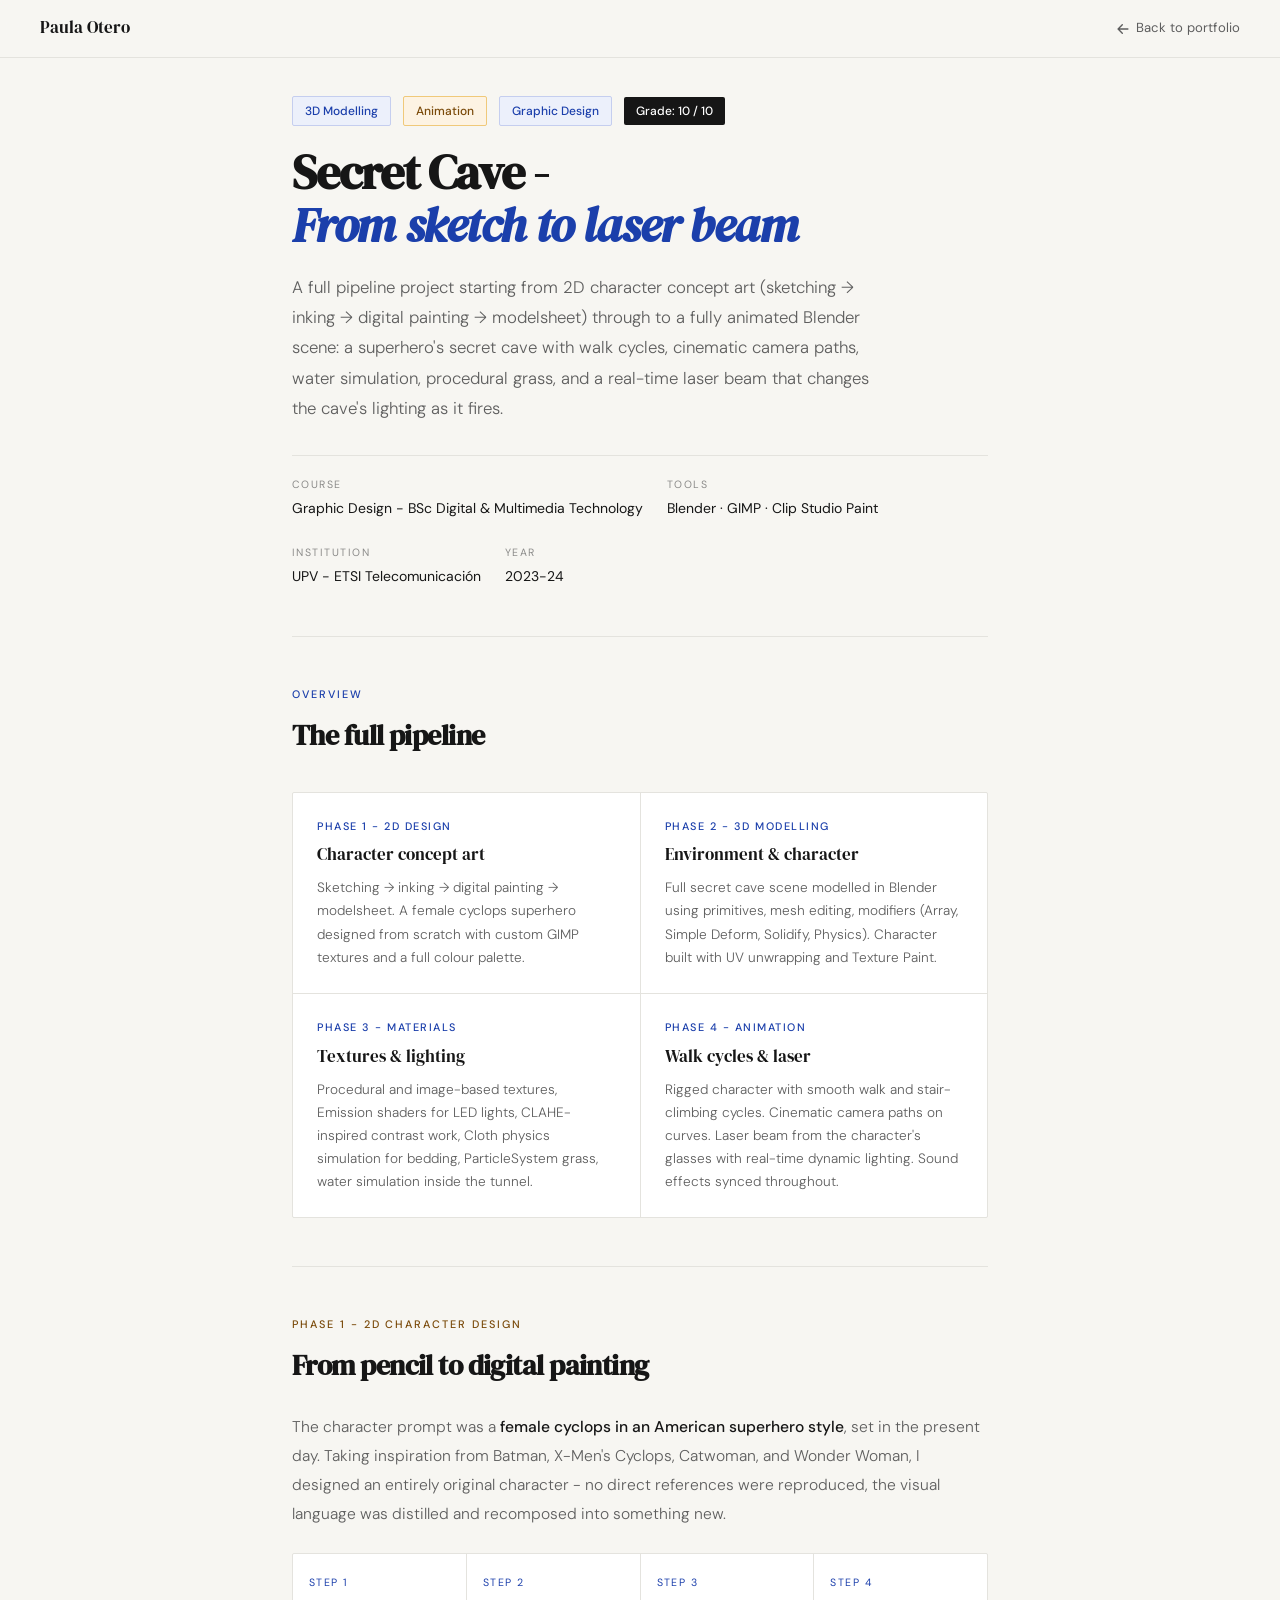
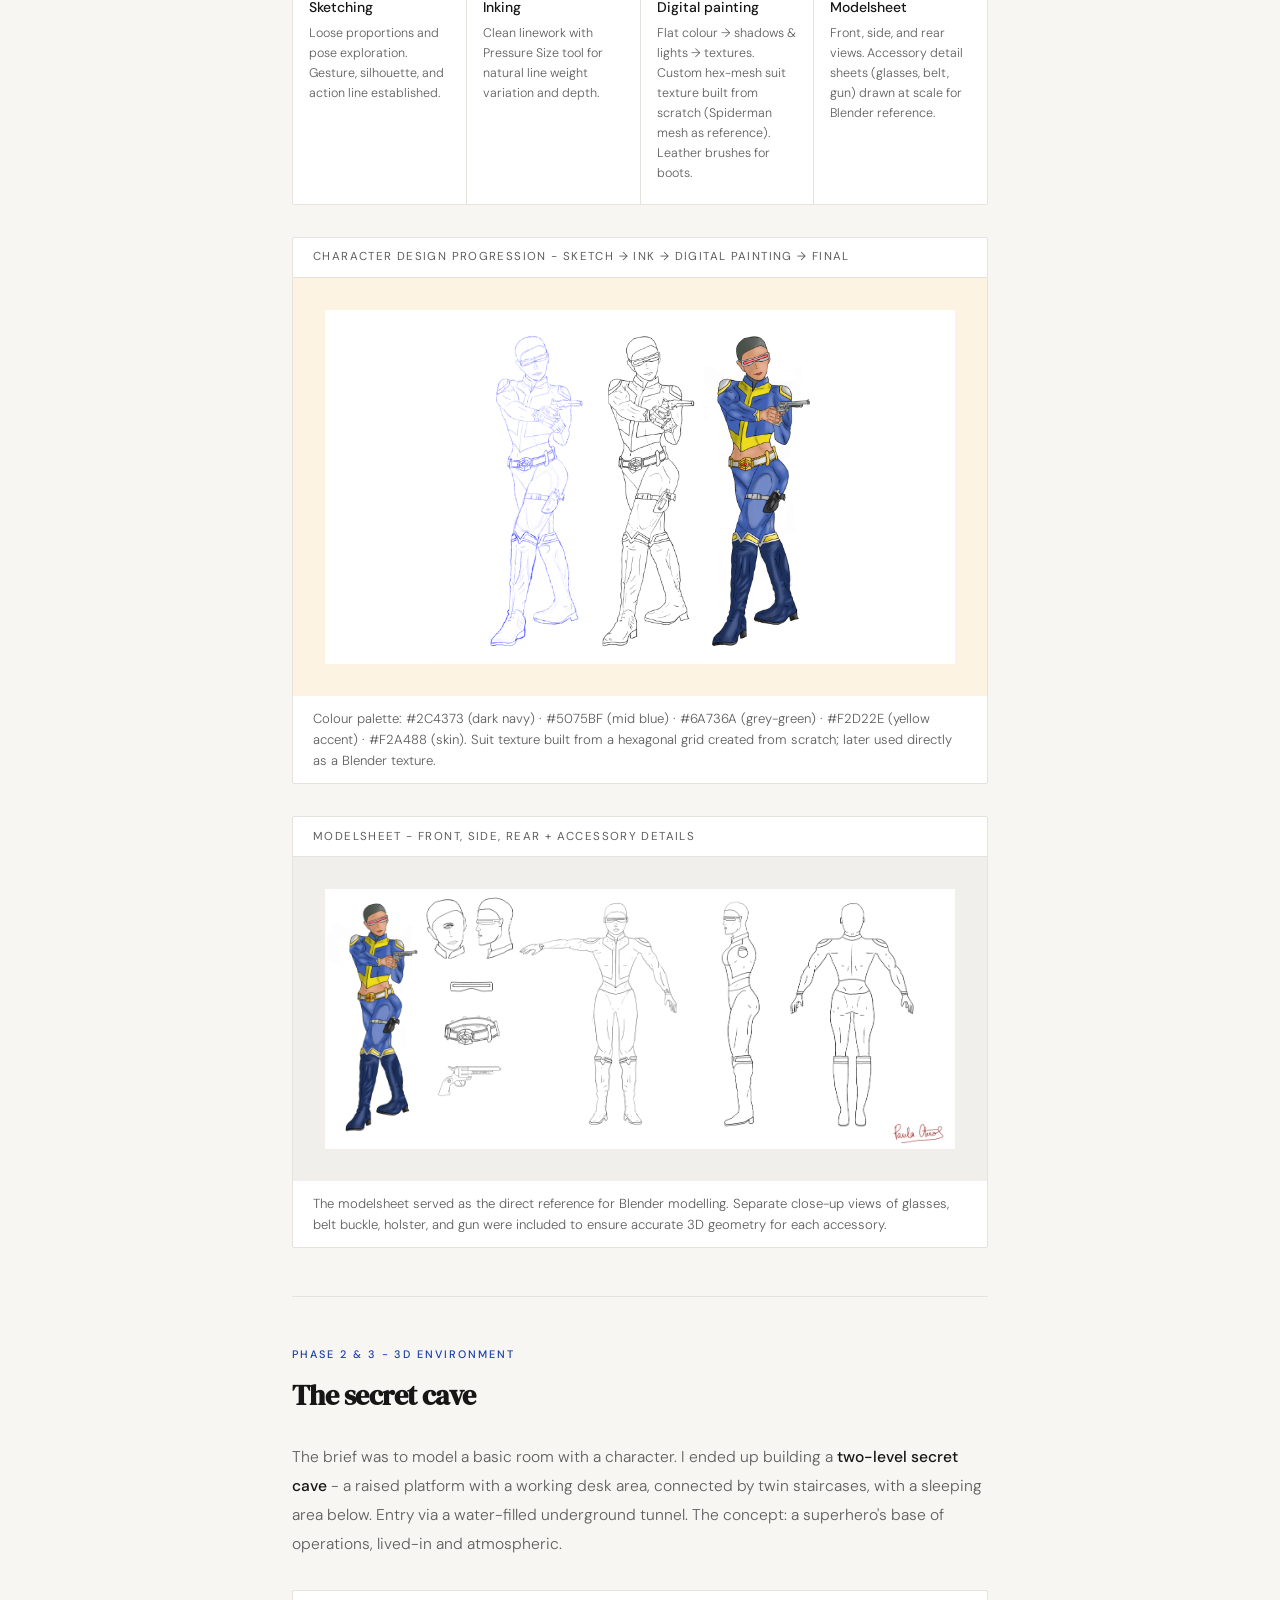
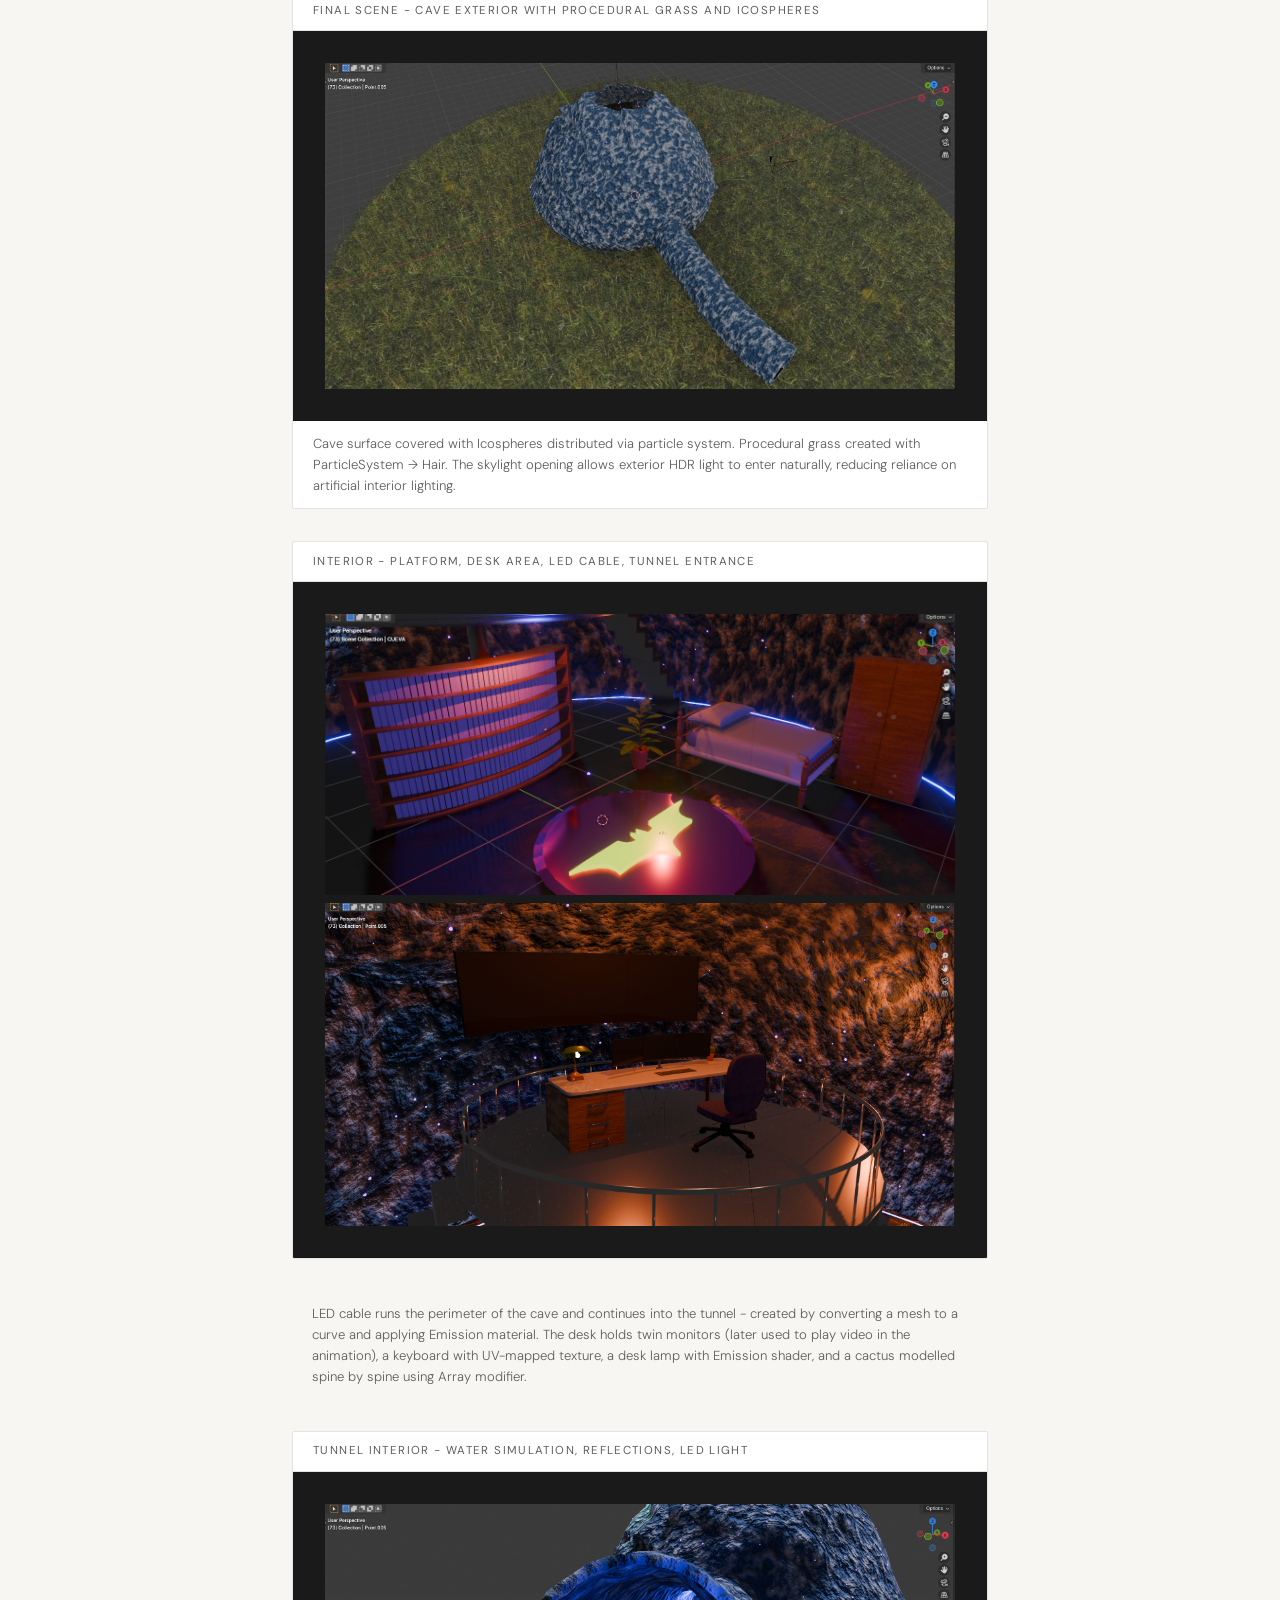
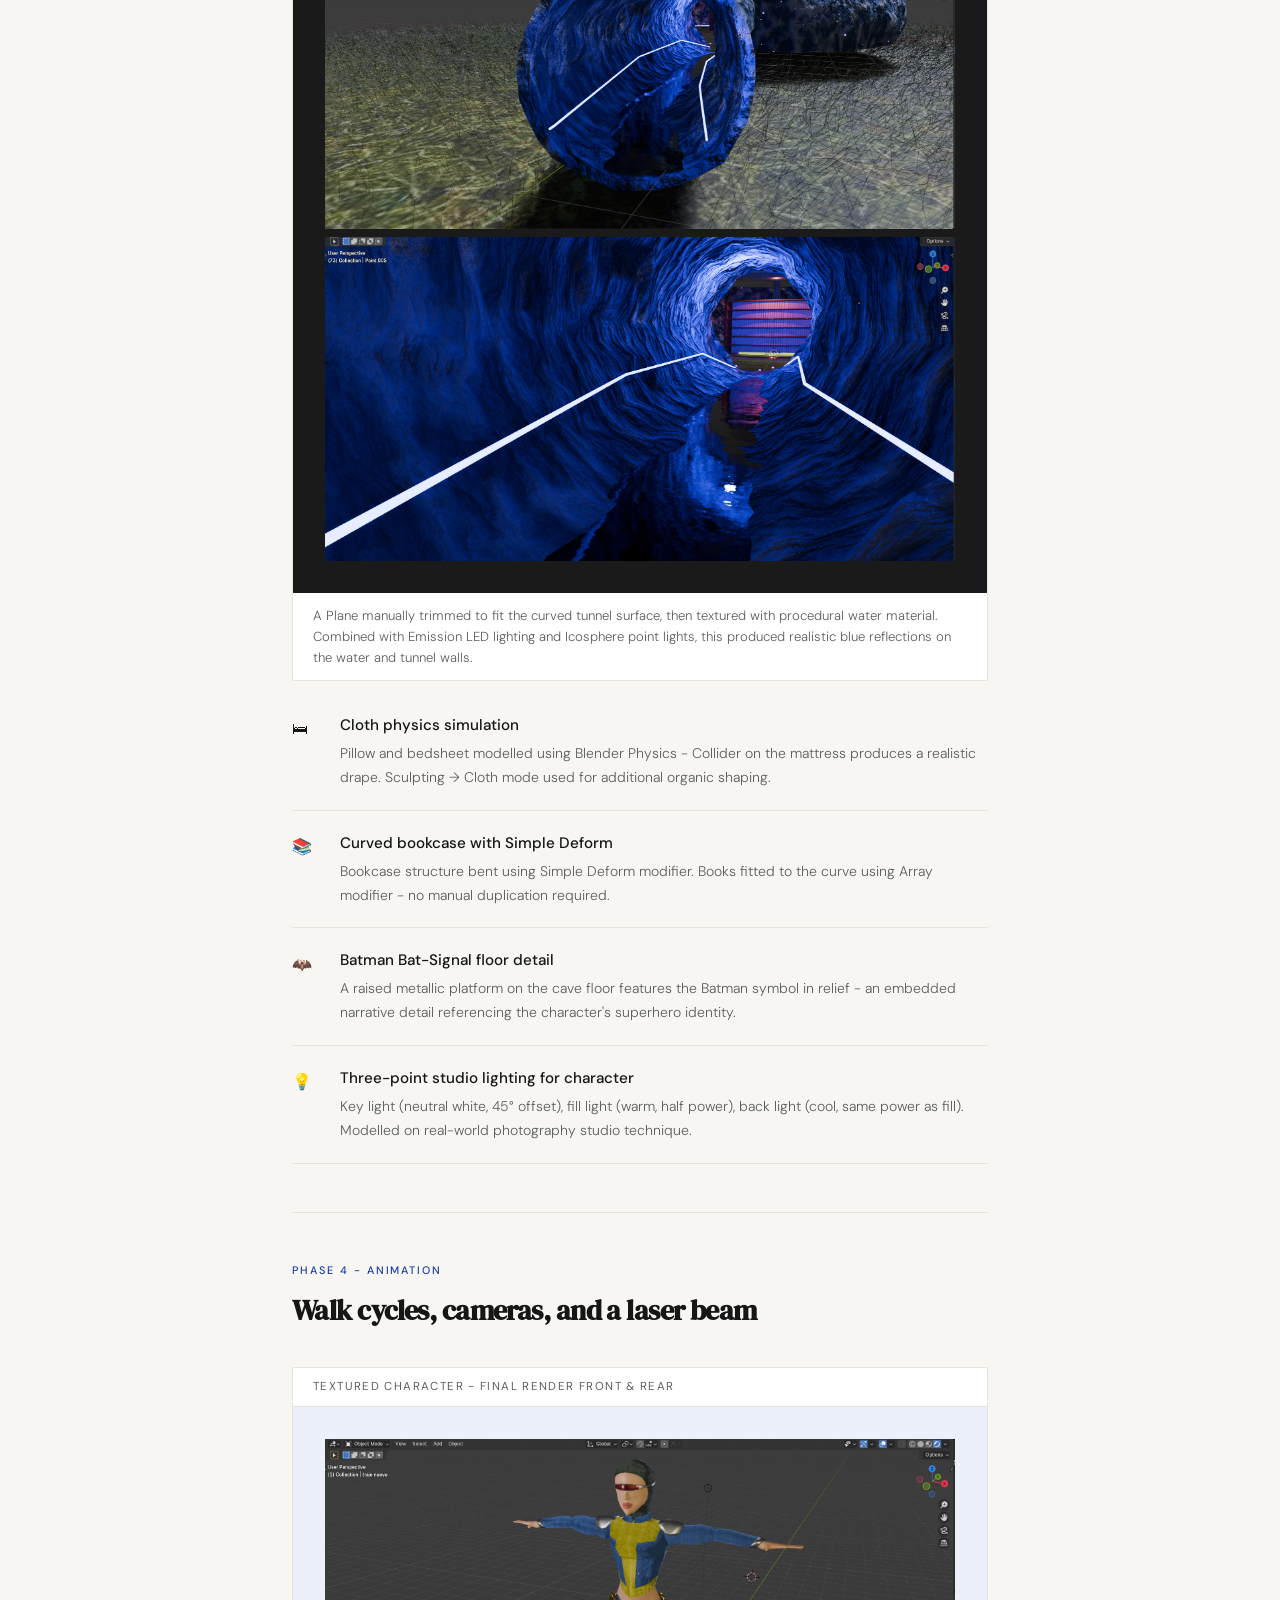
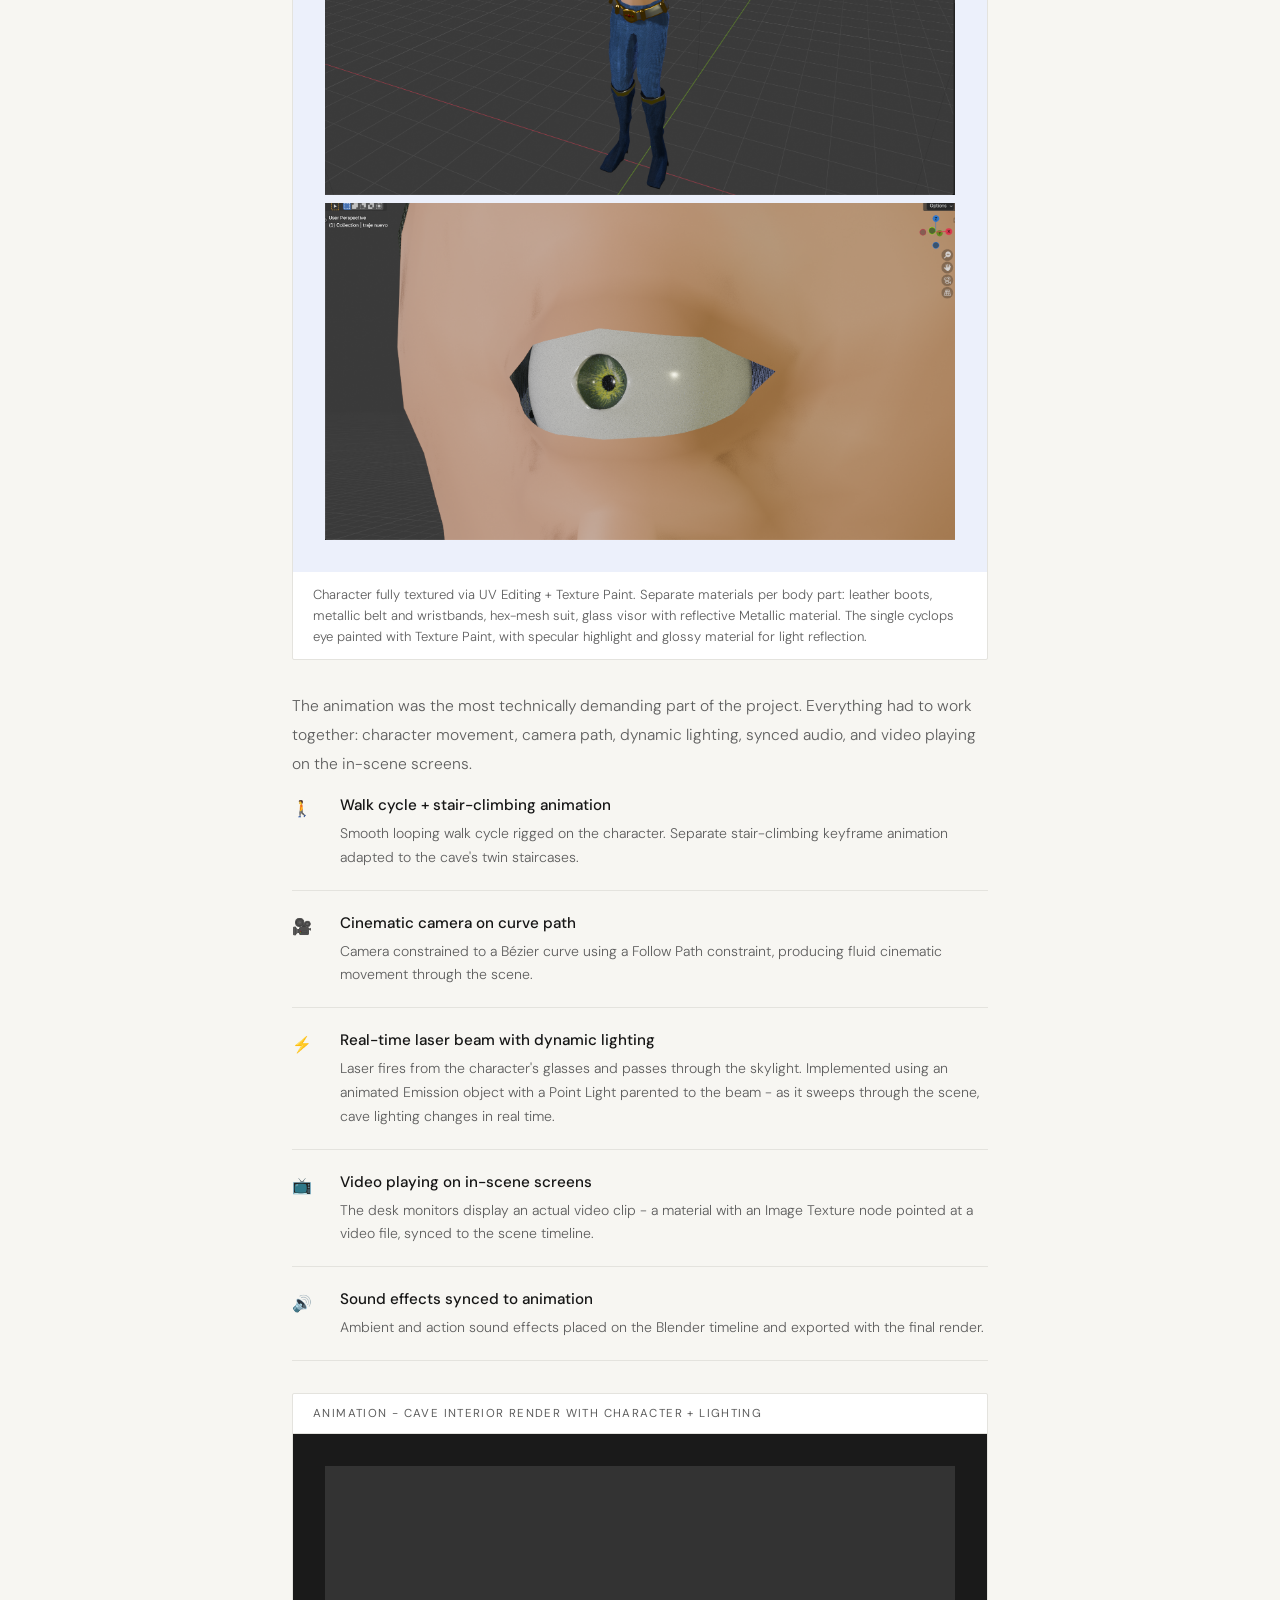
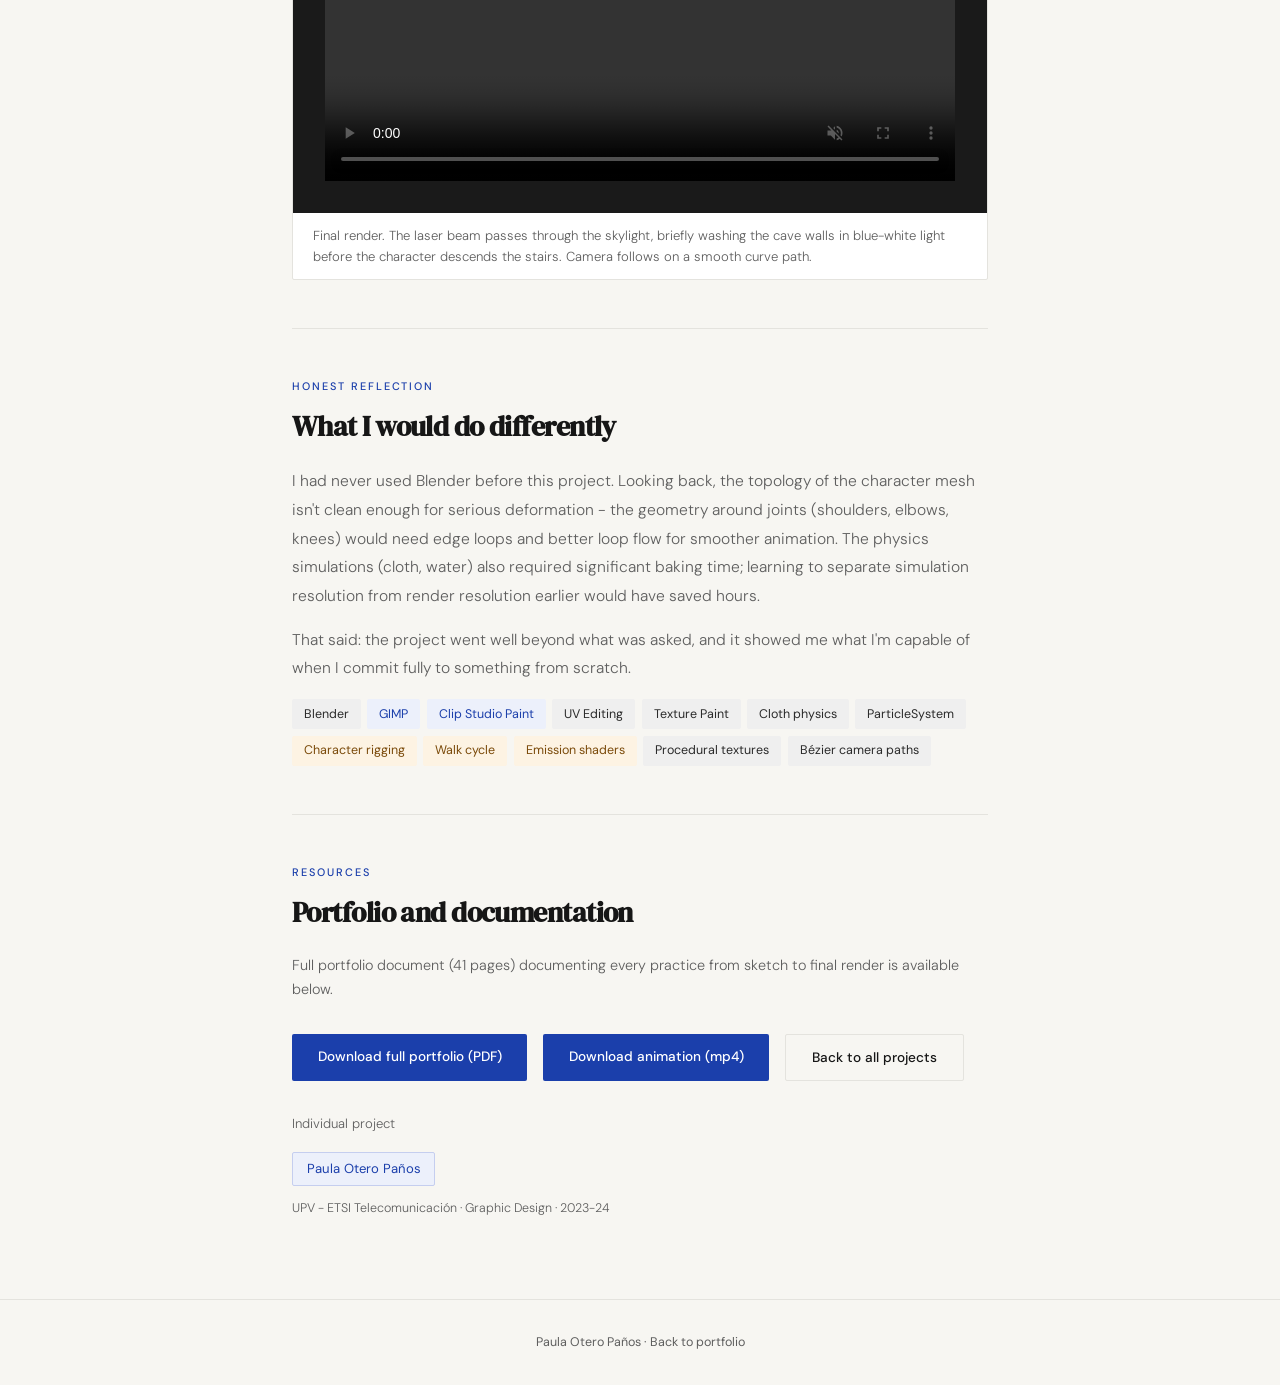
==== blender.html @ e0057e6f "added new projects and videos" ====
<!DOCTYPE html>
<html lang="en">
<head>
<meta charset="UTF-8">
<meta name="viewport" content="width=device-width, initial-scale=1.0">
<title>Blender - Secret Cave - Paula Otero Paños</title>
<link href="https://fonts.googleapis.com/css2?family=DM+Serif+Display:ital@0;1&family=DM+Sans:opsz,wght@9..40,300;9..40,400;9..40,500&display=swap" rel="stylesheet">
<style>
  :root {
    --bg: #F7F6F2;
    --surface: #FFFFFF;
    --text: #161616;
    --muted: #5E5E5E;
    --subtle: #E4E3DE;
    --accent: #1B3FAB;
    --accent-light: #ECF0FB;
    --accent-mid: #C5CEEF;
    --amber: #7A4A0A;
    --amber-light: #FDF3E3;
    --amber-mid: #F0C97A;
    --coral: #8B2A10;
    --coral-light: #FDEEE9;
  }
  * { margin: 0; padding: 0; box-sizing: border-box; }
  html { scroll-behavior: smooth; }
  body { font-family: 'DM Sans', sans-serif; background: var(--bg); color: var(--text); font-size: 16px; line-height: 1.7; }

  nav {
    position: fixed; top: 0; left: 0; right: 0; z-index: 100;
    background: rgba(247,246,242,0.92); backdrop-filter: blur(14px);
    border-bottom: 1px solid var(--subtle);
    padding: 0 2.5rem; height: 58px;
    display: flex; align-items: center; justify-content: space-between;
  }
  .nav-logo { font-family: 'DM Serif Display', serif; font-size: 1.05rem; color: var(--text); text-decoration: none; }
  .nav-back { font-size: 0.82rem; color: var(--muted); text-decoration: none; display: flex; align-items: center; gap: 0.4rem; transition: color 0.2s; }
  .nav-back:hover { color: var(--accent); }

  .page { max-width: 760px; margin: 0 auto; padding: 6rem 2rem 5rem; }
  hr.divider { border: none; border-top: 1px solid var(--subtle); margin: 3rem 0; }

  .label { font-size: 0.68rem; letter-spacing: 0.18em; text-transform: uppercase; font-weight: 500; margin-bottom: 0.5rem; color: var(--accent); }
  .label-amber { color: var(--amber); }

  .badge { display: inline-block; padding: 0.25rem 0.75rem; border-radius: 2px; font-size: 0.75rem; font-weight: 500; }
  .badge-blue { background: var(--accent-light); color: var(--accent); border: 1px solid var(--accent-mid); }
  .badge-amber { background: var(--amber-light); color: var(--amber); border: 1px solid var(--amber-mid); }
  .badge-grade { background: var(--text); color: white; }
  .badge-coral { background: var(--coral-light); color: var(--coral); }

  .project-eyebrow { display: flex; align-items: center; gap: 0.75rem; margin-bottom: 1.25rem; flex-wrap: wrap; }
  .project-title { font-family: 'DM Serif Display', serif; font-size: clamp(2rem, 5vw, 3rem); letter-spacing: -0.025em; line-height: 1.1; margin-bottom: 1.25rem; }
  .project-title em { font-style: italic; color: var(--accent); }
  .project-subtitle { font-size: 1.05rem; color: var(--muted); font-weight: 300; line-height: 1.8; max-width: 580px; margin-bottom: 2rem; }
  .meta-row { display: flex; flex-wrap: wrap; gap: 1.5rem; border-top: 1px solid var(--subtle); padding-top: 1.25rem; }
  .meta-item { display: flex; flex-direction: column; gap: 0.15rem; }
  .meta-key { font-size: 0.66rem; letter-spacing: 0.14em; text-transform: uppercase; color: var(--muted); opacity: 0.7; }
  .meta-val { color: var(--text); font-weight: 400; font-size: 0.875rem; }

  /* SCREENSHOT */
  .screenshot-block { background: var(--surface); border: 1px solid var(--subtle); border-radius: 2px; overflow: hidden; margin: 2rem 0; }
  .screenshot-label { padding: 0.6rem 1.25rem; border-bottom: 1px solid var(--subtle); font-size: 0.72rem; letter-spacing: 0.12em; text-transform: uppercase; color: var(--muted); }
  .screenshot-img { width: 100%; min-height: 200px; display: flex; align-items: center; justify-content: center; font-size: 0.78rem; letter-spacing: 0.08em; text-transform: uppercase; flex-direction: column; gap: 0.5rem; padding: 2rem; }
  .screenshot-img.amber { background: var(--amber-light); color: var(--amber); }
  .screenshot-img.blue { background: var(--accent-light); color: var(--accent); }
  .screenshot-img.dark { background: #1A1A1A; color: #888; }
  .screenshot-img.gray { background: #F0EFEB; color: var(--muted); }
  .screenshot-caption { padding: 0.75rem 1.25rem; font-size: 0.82rem; color: var(--muted); font-weight: 300; line-height: 1.6; }

  /* PHASE STEPS */
  .phases { display: grid; grid-template-columns: 1fr 1fr; gap: 1px; background: var(--subtle); border: 1px solid var(--subtle); border-radius: 2px; overflow: hidden; margin: 2rem 0; }
  .phase-card { background: var(--surface); padding: 1.5rem; }
  .phase-num { font-size: 0.68rem; letter-spacing: 0.14em; text-transform: uppercase; font-weight: 500; color: var(--accent); margin-bottom: 0.4rem; }
  .phase-title { font-family: 'DM Serif Display', serif; font-size: 1.05rem; margin-bottom: 0.4rem; }
  .phase-desc { font-size: 0.85rem; color: var(--muted); font-weight: 300; line-height: 1.7; }

  /* FEATURE LIST */
  .features { display: flex; flex-direction: column; }
  .feature-item { padding: 1.25rem 0; border-bottom: 1px solid var(--subtle); display: grid; grid-template-columns: 2rem 1fr; gap: 1rem; align-items: start; }
  .feature-item:first-child { padding-top: 0; }
  .feature-icon { font-size: 1rem; padding-top: 0.15rem; }
  .feature-title { font-weight: 500; font-size: 0.95rem; margin-bottom: 0.2rem; }
  .feature-desc { font-size: 0.875rem; color: var(--muted); font-weight: 300; line-height: 1.7; }

  /* PROSE */
  .prose p { font-size: 0.975rem; color: var(--muted); font-weight: 300; line-height: 1.85; margin-bottom: 0.9rem; }
  .prose p strong { color: var(--text); font-weight: 500; }
  code { font-size: 0.88em; background: #F0F0F0; padding: 0.1rem 0.35rem; border-radius: 2px; }

  /* 2D PIPELINE */
  .pipeline-2d { display: grid; grid-template-columns: repeat(4, 1fr); gap: 1px; background: var(--subtle); border: 1px solid var(--subtle); border-radius: 2px; overflow: hidden; margin: 1.5rem 0; }
  .pipeline-step { background: var(--surface); padding: 1.25rem 1rem; }
  .pipeline-step-num { font-size: 0.66rem; letter-spacing: 0.14em; text-transform: uppercase; color: var(--accent); margin-bottom: 0.3rem; }
  .pipeline-step-title { font-weight: 500; font-size: 0.875rem; margin-bottom: 0.25rem; }
  .pipeline-step-desc { font-size: 0.78rem; color: var(--muted); font-weight: 300; line-height: 1.6; }

  /* TAG ROW */
  .tag-row { display: flex; flex-wrap: wrap; gap: 0.4rem; margin: 1rem 0; }
  .tag { padding: 0.28rem 0.75rem; border-radius: 2px; font-size: 0.78rem; }
  .tag-tech { background: #EFEFEF; color: #2A2A2A; }
  .tag-blue { background: var(--accent-light); color: var(--accent); }
  .tag-amber { background: var(--amber-light); color: var(--amber); }

  /* ACTIONS */
  .action-row { display: flex; gap: 1rem; flex-wrap: wrap; margin-top: 2rem; }
  .btn-primary { background: var(--accent); color: white; padding: 0.7rem 1.6rem; border-radius: 2px; text-decoration: none; font-size: 0.85rem; font-weight: 500; transition: opacity 0.2s; }
  .btn-primary:hover { opacity: 0.82; }
  .btn-secondary { background: transparent; color: var(--text); padding: 0.7rem 1.6rem; border-radius: 2px; text-decoration: none; font-size: 0.85rem; font-weight: 500; border: 1px solid var(--subtle); transition: border-color 0.2s; }
  .btn-secondary:hover { border-color: var(--text); }

  .team-row { display: flex; flex-wrap: wrap; gap: 0.5rem; margin-top: 1rem; }
  .team-chip { background: var(--accent-light); color: var(--accent); border: 1px solid var(--accent-mid); padding: 0.3rem 0.85rem; border-radius: 2px; font-size: 0.82rem; }

  footer { border-top: 1px solid var(--subtle); padding: 2rem; text-align: center; font-size: 0.78rem; color: var(--muted); }

  @media (max-width: 580px) {
    .phases { grid-template-columns: 1fr; }
    .pipeline-2d { grid-template-columns: 1fr 1fr; }
    .meta-row { gap: 1rem; }
  }
</style>
</head>
<body>

<nav>
  <a href="index.html" class="nav-logo">Paula Otero</a>
  <a href="index.html#proyectos" class="nav-back">
    <svg width="14" height="14" viewBox="0 0 20 20" fill="currentColor"><path fill-rule="evenodd" d="M9.707 16.707a1 1 0 01-1.414 0l-6-6a1 1 0 010-1.414l6-6a1 1 0 011.414 1.414L5.414 9H17a1 1 0 110 2H5.414l4.293 4.293a1 1 0 010 1.414z" clip-rule="evenodd"/></svg>
    Back to portfolio
  </a>
</nav>

<main class="page">

  <!-- HEADER -->
  <header>
    <div class="project-eyebrow">
      <span class="badge badge-blue">3D Modelling</span>
      <span class="badge badge-amber">Animation</span>
      <span class="badge badge-blue">Graphic Design</span>
      <span class="badge badge-grade">Grade: 10 / 10</span>
    </div>
    <h1 class="project-title">Secret Cave -<br><em>From sketch to laser beam</em></h1>
    <p class="project-subtitle">
      A full pipeline project starting from 2D character concept art (sketching → inking → 
      digital painting → modelsheet) through to a fully animated Blender scene: 
      a superhero's secret cave with walk cycles, cinematic camera paths, water simulation, 
      procedural grass, and a real-time laser beam that changes the cave's lighting as it fires.
    </p>
    <div class="meta-row">
      <div class="meta-item">
        <span class="meta-key">Course</span>
        <span class="meta-val">Graphic Design - BSc Digital &amp; Multimedia Technology</span>
      </div>
      <div class="meta-item">
        <span class="meta-key">Tools</span>
        <span class="meta-val">Blender · GIMP · Clip Studio Paint</span>
      </div>
      <div class="meta-item">
        <span class="meta-key">Institution</span>
        <span class="meta-val">UPV - ETSI Telecomunicación</span>
      </div>
      <div class="meta-item">
        <span class="meta-key">Year</span>
        <span class="meta-val">2023-24</span>
      </div>
    </div>
  </header>

  <hr class="divider">

  <!-- PROJECT OVERVIEW -->
  <section>
    <p class="label">Overview</p>
    <h2 style="font-family:'DM Serif Display',serif;font-size:1.75rem;letter-spacing:-0.02em;margin-bottom:1.5rem;">The full pipeline</h2>

    <div class="phases">
      <div class="phase-card">
        <p class="phase-num">Phase 1 - 2D design</p>
        <p class="phase-title">Character concept art</p>
        <p class="phase-desc">Sketching → inking → digital painting → modelsheet. A female cyclops superhero designed from scratch with custom GIMP textures and a full colour palette.</p>
      </div>
      <div class="phase-card">
        <p class="phase-num">Phase 2 - 3D modelling</p>
        <p class="phase-title">Environment &amp; character</p>
        <p class="phase-desc">Full secret cave scene modelled in Blender using primitives, mesh editing, modifiers (Array, Simple Deform, Solidify, Physics). Character built with UV unwrapping and Texture Paint.</p>
      </div>
      <div class="phase-card">
        <p class="phase-num">Phase 3 - Materials</p>
        <p class="phase-title">Textures &amp; lighting</p>
        <p class="phase-desc">Procedural and image-based textures, Emission shaders for LED lights, CLAHE-inspired contrast work, Cloth physics simulation for bedding, ParticleSystem grass, water simulation inside the tunnel.</p>
      </div>
      <div class="phase-card">
        <p class="phase-num">Phase 4 - Animation</p>
        <p class="phase-title">Walk cycles &amp; laser</p>
        <p class="phase-desc">Rigged character with smooth walk and stair-climbing cycles. Cinematic camera paths on curves. Laser beam from the character's glasses with real-time dynamic lighting. Sound effects synced throughout.</p>
      </div>
    </div>
  </section>

  <hr class="divider">

  <!-- 2D DESIGN -->
  <section>
    <p class="label label-amber">Phase 1 - 2D character design</p>
    <h2 style="font-family:'DM Serif Display',serif;font-size:1.75rem;letter-spacing:-0.02em;margin-bottom:1.5rem;">From pencil to digital painting</h2>

    <div class="prose">
      <p>
        The character prompt was a <strong>female cyclops in an American superhero style</strong>, 
        set in the present day. Taking inspiration from Batman, X-Men's Cyclops, Catwoman, 
        and Wonder Woman, I designed an entirely original character - no direct references were reproduced, 
        the visual language was distilled and recomposed into something new.
      </p>
    </div>

    <div class="pipeline-2d">
      <div class="pipeline-step">
        <p class="pipeline-step-num">Step 1</p>
        <p class="pipeline-step-title">Sketching</p>
        <p class="pipeline-step-desc">Loose proportions and pose exploration. Gesture, silhouette, and action line established.</p>
      </div>
      <div class="pipeline-step">
        <p class="pipeline-step-num">Step 2</p>
        <p class="pipeline-step-title">Inking</p>
        <p class="pipeline-step-desc">Clean linework with Pressure Size tool for natural line weight variation and depth.</p>
      </div>
      <div class="pipeline-step">
        <p class="pipeline-step-num">Step 3</p>
        <p class="pipeline-step-title">Digital painting</p>
        <p class="pipeline-step-desc">Flat colour → shadows &amp; lights → textures. Custom hex-mesh suit texture built from scratch (Spiderman mesh as reference). Leather brushes for boots.</p>
      </div>
      <div class="pipeline-step">
        <p class="pipeline-step-num">Step 4</p>
        <p class="pipeline-step-title">Modelsheet</p>
        <p class="pipeline-step-desc">Front, side, and rear views. Accessory detail sheets (glasses, belt, gun) drawn at scale for Blender reference.</p>
      </div>
    </div>

    <div class="screenshot-block">
      <div class="screenshot-label">Character design progression - sketch → ink → digital painting → final</div>
      <div class="screenshot-img amber">
        <img src="images/gimp.png" alt="2D design process"
        style="width:100%; height:100%; object-fit:cover;">
      </div>
      <p class="screenshot-caption">Colour palette: #2C4373 (dark navy) · #5075BF (mid blue) · #6A736A (grey-green) · #F2D22E (yellow accent) · #F2A488 (skin). Suit texture built from a hexagonal grid created from scratch; later used directly as a Blender texture.</p>
    </div>

    <div class="screenshot-block">
      <div class="screenshot-label">Modelsheet - front, side, rear + accessory details</div>
      <div class="screenshot-img gray">
        <img src="images/modelsheet.png" alt="Modelsheet"
        style="width:100%; height:100%; object-fit:cover;">
      </div>
      <p class="screenshot-caption">The modelsheet served as the direct reference for Blender modelling. Separate close-up views of glasses, belt buckle, holster, and gun were included to ensure accurate 3D geometry for each accessory.</p>
    </div>
  </section>

  <hr class="divider">

  <!-- 3D ENVIRONMENT -->
  <section>
    <p class="label">Phase 2 &amp; 3 - 3D environment</p>
    <h2 style="font-family:'DM Serif Display',serif;font-size:1.75rem;letter-spacing:-0.02em;margin-bottom:1.5rem;">The secret cave</h2>

    <div class="prose">
      <p>
        The brief was to model a basic room with a character. I ended up building a 
        <strong>two-level secret cave</strong> - a raised platform with a working desk area, 
        connected by twin staircases, with a sleeping area below. Entry via a water-filled 
        underground tunnel. The concept: a superhero's base of operations, lived-in and atmospheric.
      </p>
    </div>

    <div class="screenshot-block">
      <div class="screenshot-label">Final scene - cave exterior with procedural grass and icospheres</div>
      <div class="screenshot-img dark">
        <img src="images/cave_blender.png" alt="Cave exterior"
        style="width:100%; height:100%; object-fit:cover;">
      </div>
      <p class="screenshot-caption">Cave surface covered with Icospheres distributed via particle system. Procedural grass created with ParticleSystem → Hair. The skylight opening allows exterior HDR light to enter naturally, reducing reliance on artificial interior lighting.</p>
    </div>

    <div class="screenshot-block">
      <div class="screenshot-label">Interior - platform, desk area, LED cable, tunnel entrance</div>
      <div class="screenshot-img dark">
         <img src="images/cave_interior.png" alt="Cave interior"
        style="width:100%; height:100%; object-fit:cover;">
          <img src="images/cave_interior2.png" alt="Cave interior 2"
        style="width:100%; height:100%; object-fit:cover;">
      </div>
      </div>
      <p class="screenshot-caption">LED cable runs the perimeter of the cave and continues into the tunnel - created by converting a mesh to a curve and applying Emission material. The desk holds twin monitors (later used to play video in the animation), a keyboard with UV-mapped texture, a desk lamp with Emission shader, and a cactus modelled spine by spine using Array modifier.</p>
    </div>

    <div class="screenshot-block">
      <div class="screenshot-label">Tunnel interior - water simulation, reflections, LED light</div>
      <div class="screenshot-img dark">
          <img src="images/tunnel.png" alt="Tunnel 1"
        style="width:100%; height:100%; object-fit:cover;">
          <img src="images/tunnel2.png" alt="Tunnel 2"
        style="width:100%; height:100%; object-fit:cover;">
      </div>
      <p class="screenshot-caption">A Plane manually trimmed to fit the curved tunnel surface, then textured with procedural water material. Combined with Emission LED lighting and Icosphere point lights, this produced realistic blue reflections on the water and tunnel walls.</p>
    </div>

    <div class="features">
      <div class="feature-item">
        <span class="feature-icon">🛏</span>
        <div>
          <p class="feature-title">Cloth physics simulation</p>
          <p class="feature-desc">Pillow and bedsheet modelled using Blender Physics - Collider on the mattress produces a realistic drape. Sculpting → Cloth mode used for additional organic shaping.</p>
        </div>
      </div>
      <div class="feature-item">
        <span class="feature-icon">📚</span>
        <div>
          <p class="feature-title">Curved bookcase with Simple Deform</p>
          <p class="feature-desc">Bookcase structure bent using Simple Deform modifier. Books fitted to the curve using Array modifier - no manual duplication required.</p>
        </div>
      </div>
      <div class="feature-item">
        <span class="feature-icon">🦇</span>
        <div>
          <p class="feature-title">Batman Bat-Signal floor detail</p>
          <p class="feature-desc">A raised metallic platform on the cave floor features the Batman symbol in relief - an embedded narrative detail referencing the character's superhero identity.</p>
        </div>
      </div>
      <div class="feature-item">
        <span class="feature-icon">💡</span>
        <div>
          <p class="feature-title">Three-point studio lighting for character</p>
          <p class="feature-desc">Key light (neutral white, 45° offset), fill light (warm, half power), back light (cool, same power as fill). Modelled on real-world photography studio technique.</p>
        </div>
      </div>
    </div>
  </section>

  <hr class="divider">

  <!-- ANIMATION -->
  <section>
    <p class="label">Phase 4 - Animation</p>
    <h2 style="font-family:'DM Serif Display',serif;font-size:1.75rem;letter-spacing:-0.02em;margin-bottom:1.5rem;">Walk cycles, cameras, and a laser beam</h2>

    <div class="screenshot-block">
      <div class="screenshot-label">Textured character - final render front &amp; rear</div>
      <div class="screenshot-img blue">
          <img src="images/character_blender.png" alt="Modelsheet"
          style="width:100%; height:100%; object-fit:cover;">
          <img src="images/eye.png" alt="Modelsheet"
          style="width:100%; height:100%; object-fit:cover;">
      </div>
      <p class="screenshot-caption">Character fully textured via UV Editing + Texture Paint. Separate materials per body part: leather boots, metallic belt and wristbands, hex-mesh suit, glass visor with reflective Metallic material. The single cyclops eye painted with Texture Paint, with specular highlight and glossy material for light reflection.</p>
    </div>

    <div class="prose">
      <p>
        The animation was the most technically demanding part of the project. Everything had to 
        work together: character movement, camera path, dynamic lighting, synced audio, and 
        video playing on the in-scene screens.
      </p>
    </div>

    <div class="features">
      <div class="feature-item">
        <span class="feature-icon">🚶</span>
        <div>
          <p class="feature-title">Walk cycle + stair-climbing animation</p>
          <p class="feature-desc">Smooth looping walk cycle rigged on the character. Separate stair-climbing keyframe animation adapted to the cave's twin staircases.</p>
        </div>
      </div>
      <div class="feature-item">
        <span class="feature-icon">🎥</span>
        <div>
          <p class="feature-title">Cinematic camera on curve path</p>
          <p class="feature-desc">Camera constrained to a Bézier curve using a Follow Path constraint, producing fluid cinematic movement through the scene.</p>
        </div>
      </div>
      <div class="feature-item">
        <span class="feature-icon">⚡</span>
        <div>
          <p class="feature-title">Real-time laser beam with dynamic lighting</p>
          <p class="feature-desc">Laser fires from the character's glasses and passes through the skylight. Implemented using an animated Emission object with a Point Light parented to the beam - as it sweeps through the scene, cave lighting changes in real time.</p>
        </div>
      </div>
      <div class="feature-item">
        <span class="feature-icon">📺</span>
        <div>
          <p class="feature-title">Video playing on in-scene screens</p>
          <p class="feature-desc">The desk monitors display an actual video clip - a material with an Image Texture node pointed at a video file, synced to the scene timeline.</p>
        </div>
      </div>
      <div class="feature-item">
        <span class="feature-icon">🔊</span>
        <div>
          <p class="feature-title">Sound effects synced to animation</p>
          <p class="feature-desc">Ambient and action sound effects placed on the Blender timeline and exported with the final render.</p>
        </div>
      </div>
    </div>
    <div class="screenshot-block">
  <div class="screenshot-label">Animation - cave interior render with character + lighting</div>

  <div class="screenshot-img dark">
        <video 
          src="videos/animation_35Mb.mp4"
          style="width:100%; height:100%; object-fit:cover;"
          autoplay
          muted
          loop
          playsinline
          controls>
        </video>
    </div>

    <p class="screenshot-caption">
      Final render. The laser beam passes through the skylight, briefly washing the cave walls in blue-white light before the character descends the stairs. Camera follows on a smooth curve path.
    </p>
  </div>
  </section>

  <hr class="divider">

  <!-- REFLECTIONS -->
  <section>
    <p class="label">Honest reflection</p>
    <h2 style="font-family:'DM Serif Display',serif;font-size:1.75rem;letter-spacing:-0.02em;margin-bottom:1rem;">What I would do differently</h2>
    <div class="prose">
      <p>
        I had never used Blender before this project. Looking back, the topology of the character 
        mesh isn't clean enough for serious deformation - the geometry around joints 
        (shoulders, elbows, knees) would need edge loops and better loop flow for smoother animation. 
        The physics simulations (cloth, water) also required significant baking time; 
        learning to separate simulation resolution from render resolution earlier would have saved hours.
      </p>
      <p>
        That said: the project went well beyond what was asked, and it showed me what I'm capable 
        of when I commit fully to something from scratch.
      </p>
    </div>

    <div class="tag-row">
      <span class="tag tag-tech">Blender</span>
      <span class="tag tag-blue">GIMP</span>
      <span class="tag tag-blue">Clip Studio Paint</span>
      <span class="tag tag-tech">UV Editing</span>
      <span class="tag tag-tech">Texture Paint</span>
      <span class="tag tag-tech">Cloth physics</span>
      <span class="tag tag-tech">ParticleSystem</span>
      <span class="tag tag-amber">Character rigging</span>
      <span class="tag tag-amber">Walk cycle</span>
      <span class="tag tag-amber">Emission shaders</span>
      <span class="tag tag-tech">Procedural textures</span>
      <span class="tag tag-tech">Bézier camera paths</span>
    </div>
  </section>

  <hr class="divider">

  <!-- RESOURCES -->
  <section>
    <p class="label">Resources</p>
    <h2 style="font-family:'DM Serif Display',serif;font-size:1.75rem;letter-spacing:-0.02em;margin-bottom:1rem;">Portfolio and documentation</h2>
    <p style="font-size:0.9rem;color:var(--muted);font-weight:300;margin-bottom:1.5rem;">
      Full portfolio document (41 pages) documenting every practice from sketch to final render is available below.
    </p>
    <div class="action-row">
      <a href="presentations/BLENDER_presentation.pdf" target="_blank" class="btn-primary">Download full portfolio (PDF)</a>
      <a href="videos/animation_35Mb.mp4" target="_blank" class="btn-primary">Download animation (mp4)</a>
      <a href="index.html#proyectos" class="btn-secondary">Back to all projects</a>
    </div>
    <p style="font-size:0.82rem;color:var(--muted);font-weight:300;margin-top:2rem;margin-bottom:0.5rem;">Individual project</p>
    <div class="team-row">
      <span class="team-chip">Paula Otero Paños</span>
    </div>
    <p style="font-size:0.78rem;color:var(--muted);font-weight:300;margin-top:0.75rem;">
      UPV - ETSI Telecomunicación · Graphic Design · 2023-24
    </p>
  </section>

</main>

<footer>
  Paula Otero Paños · <a href="index.html" style="color:inherit;text-decoration:none;">Back to portfolio</a>
</footer>

</body>
</html>
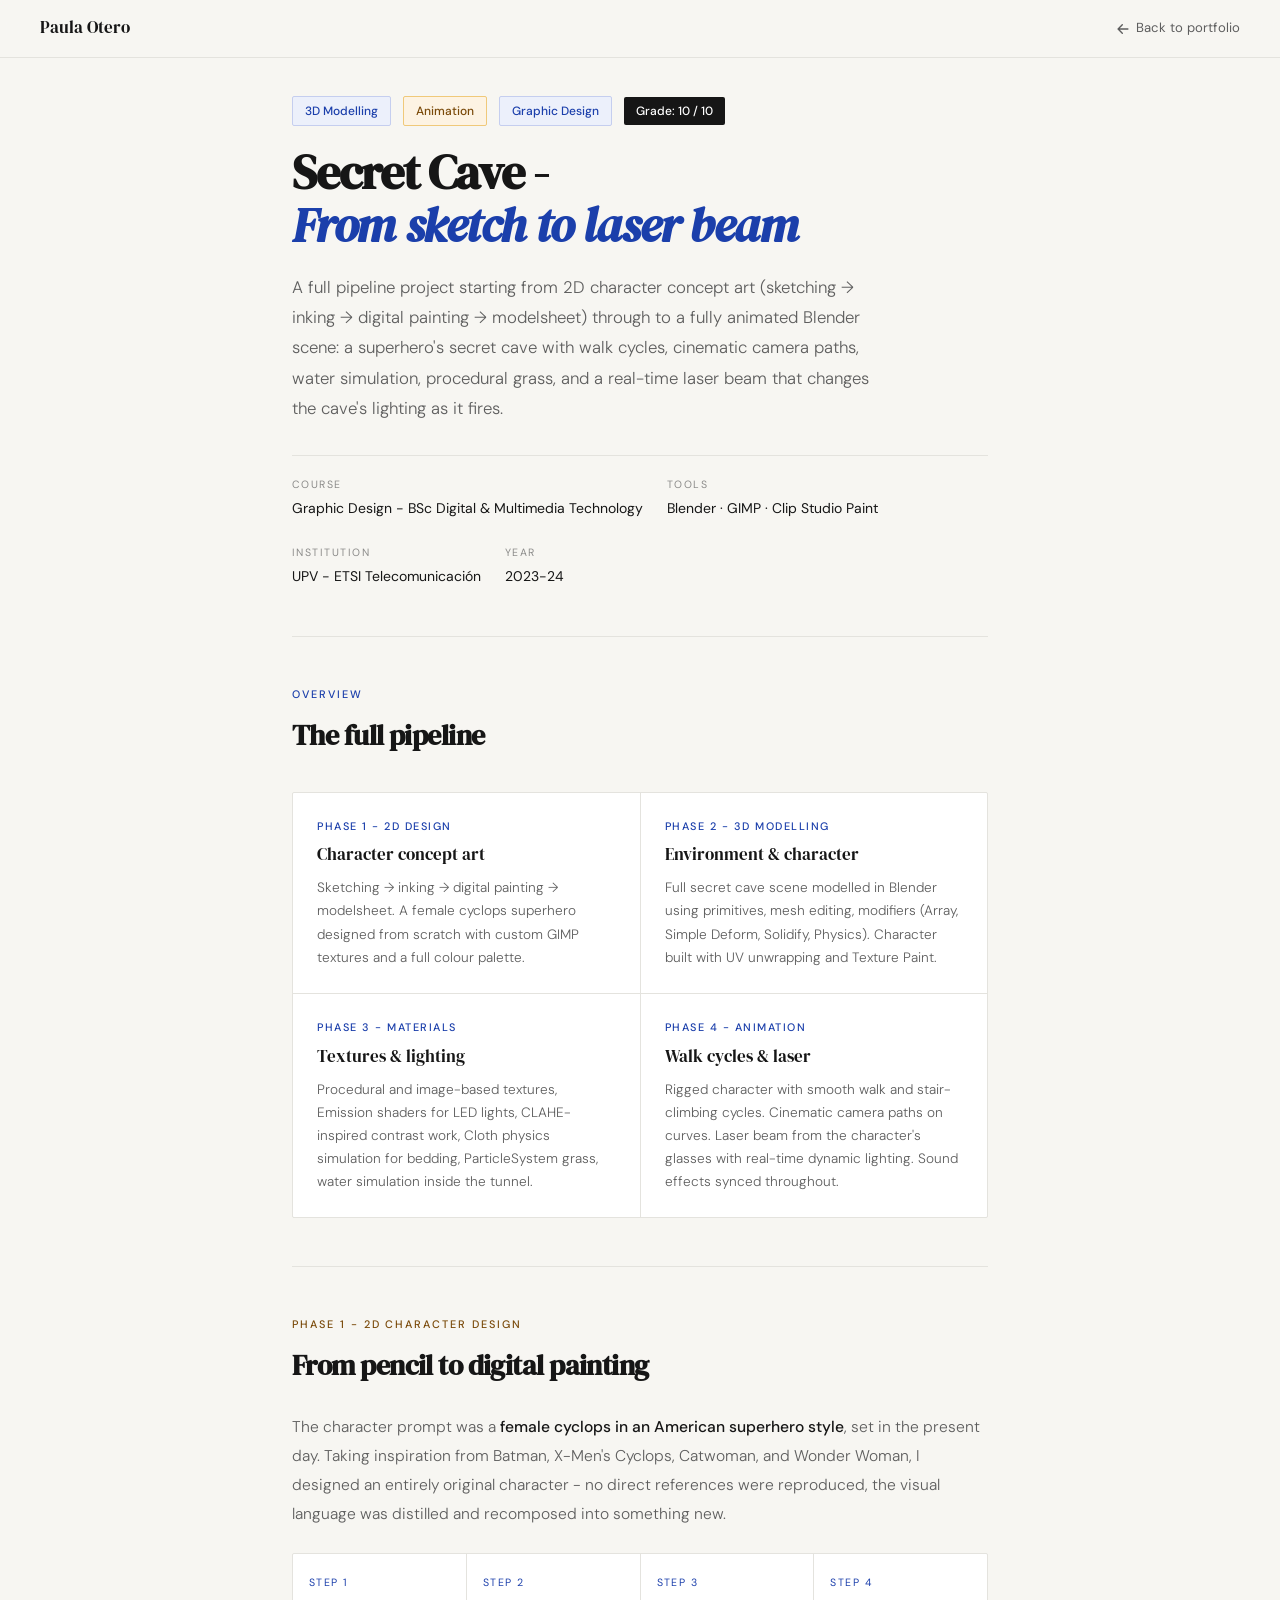
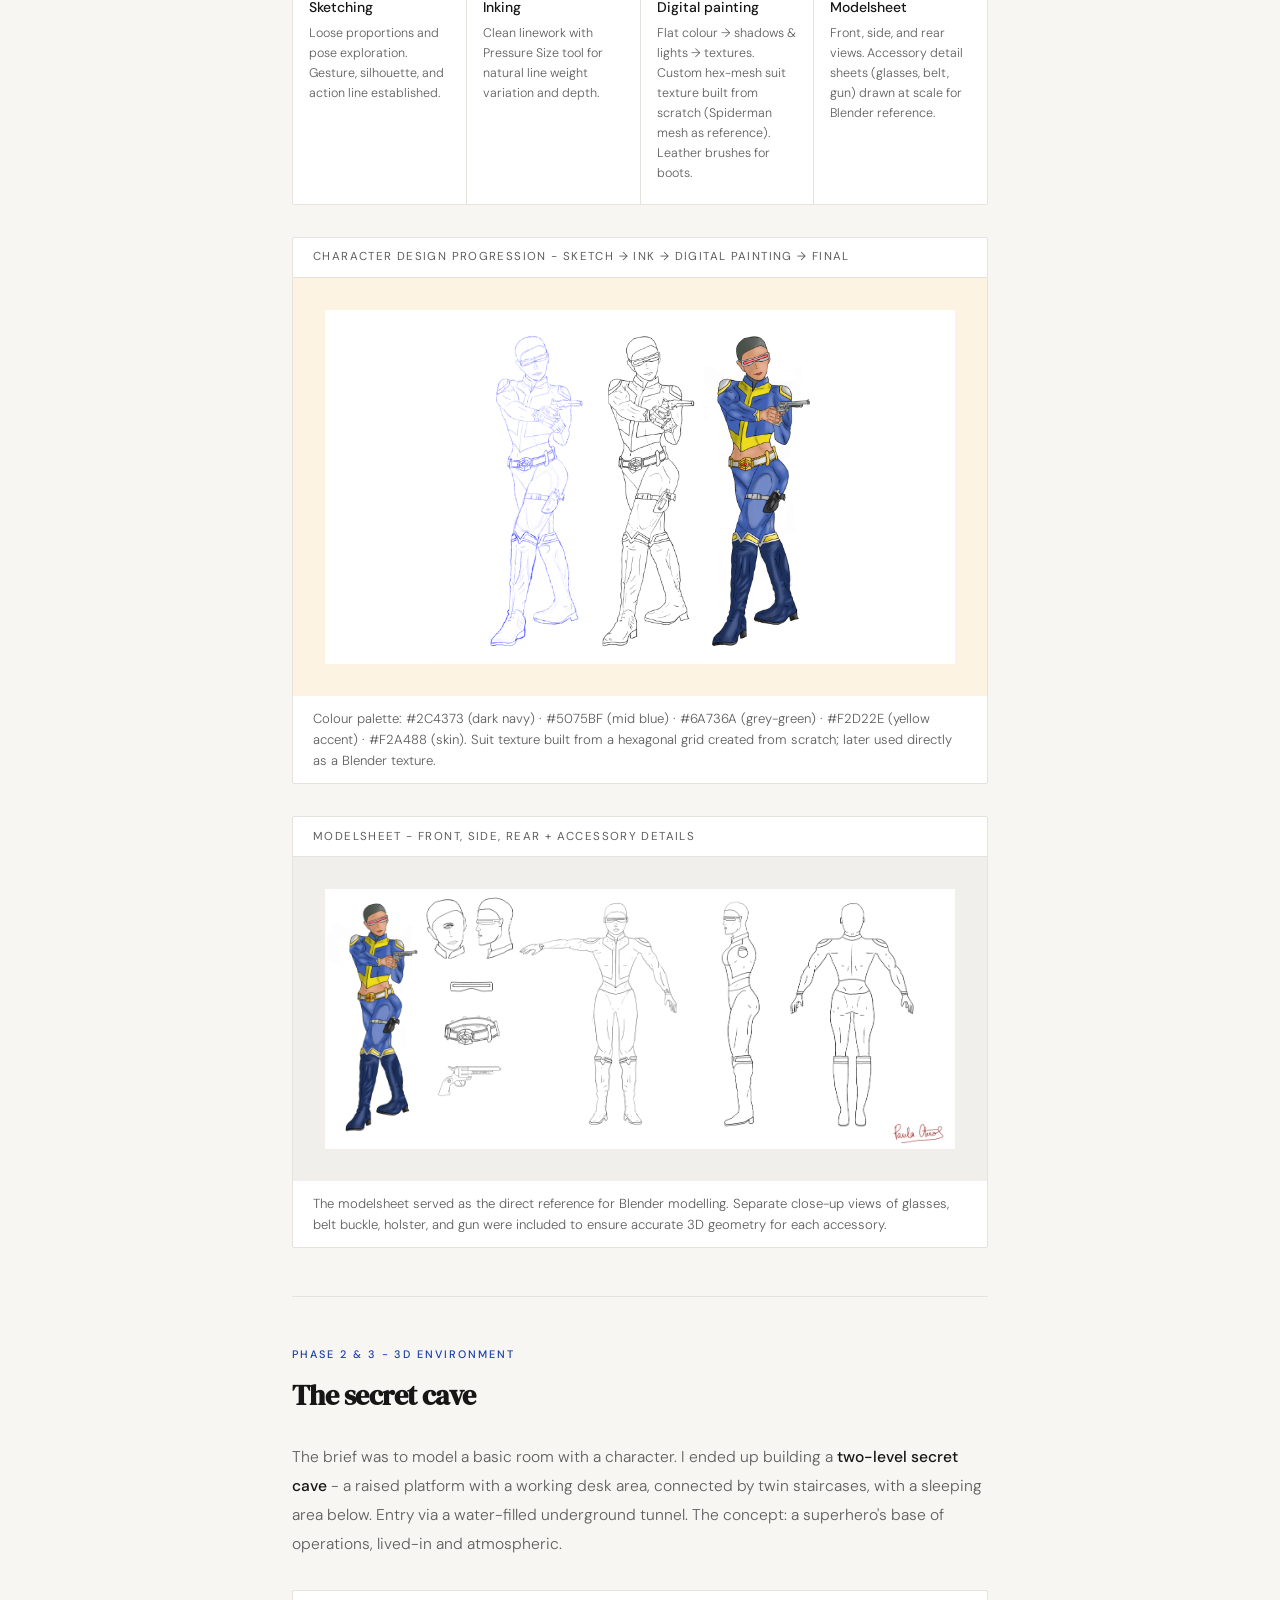
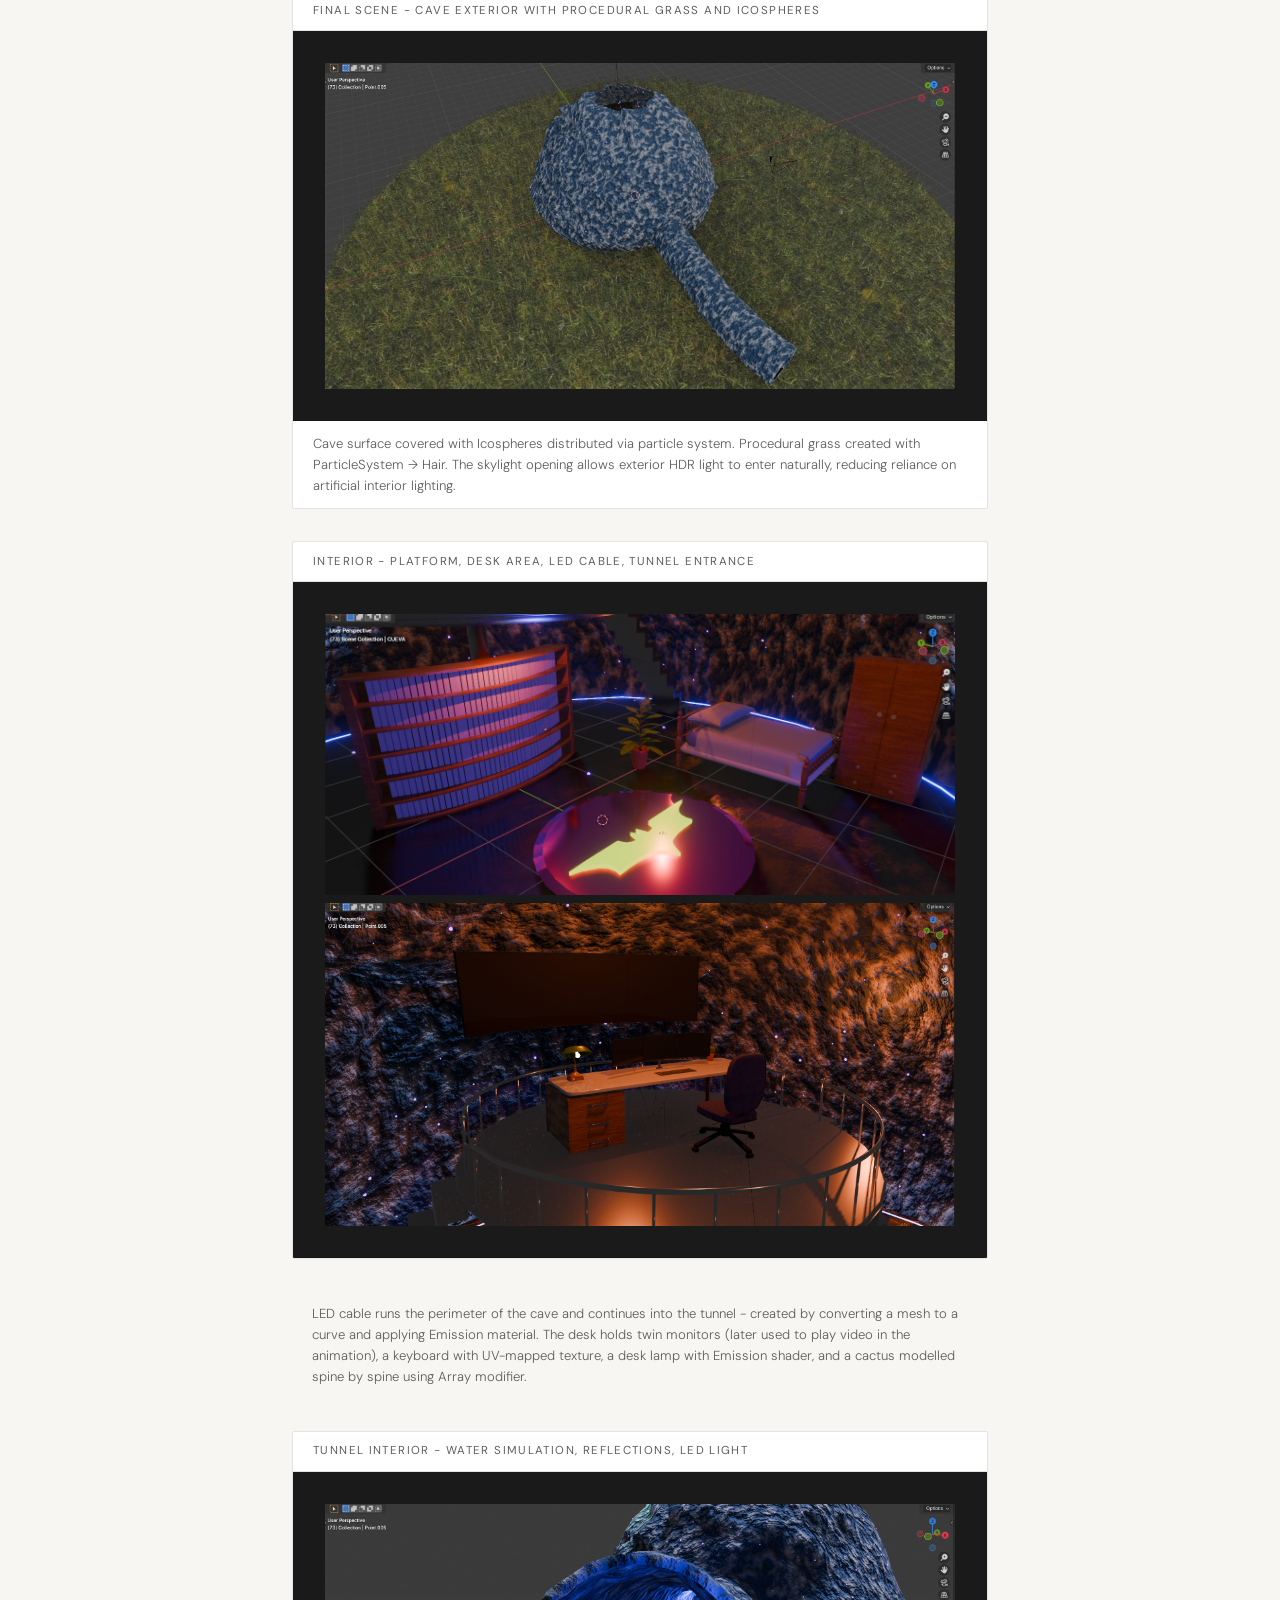
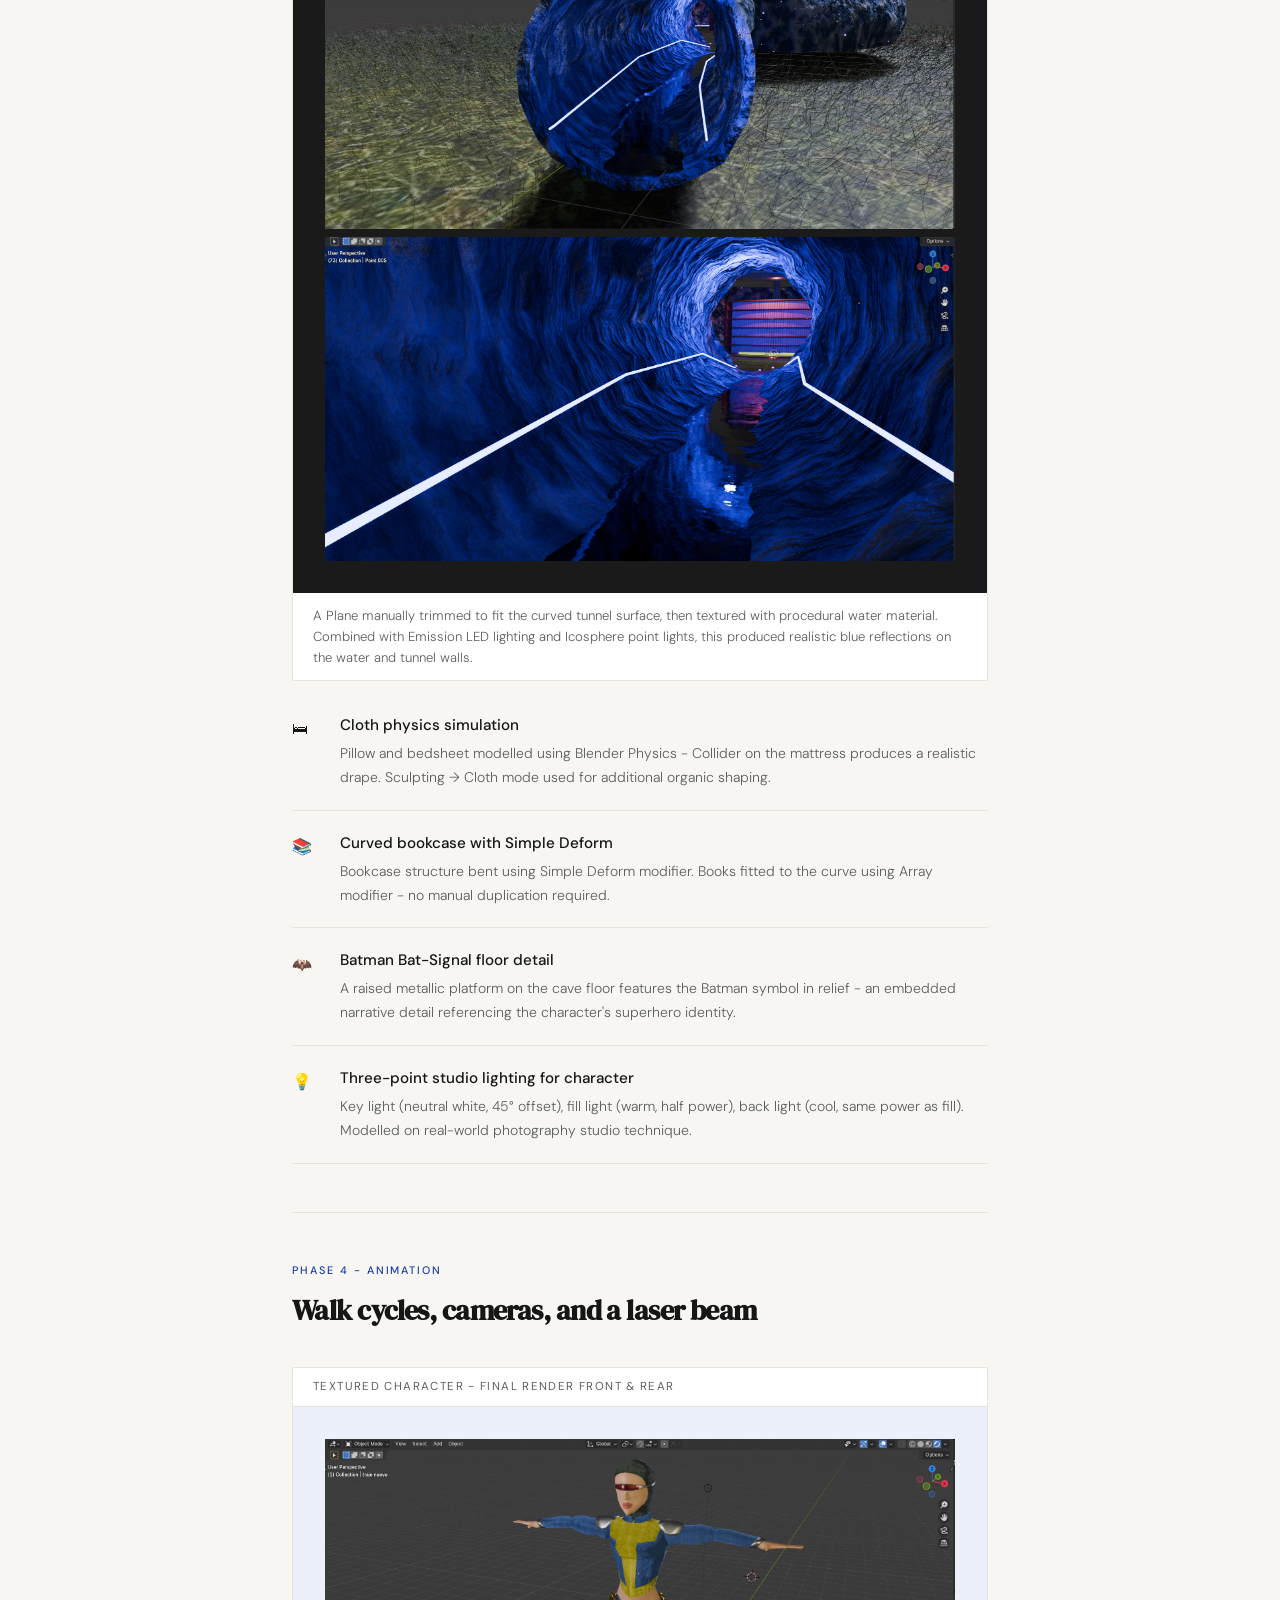
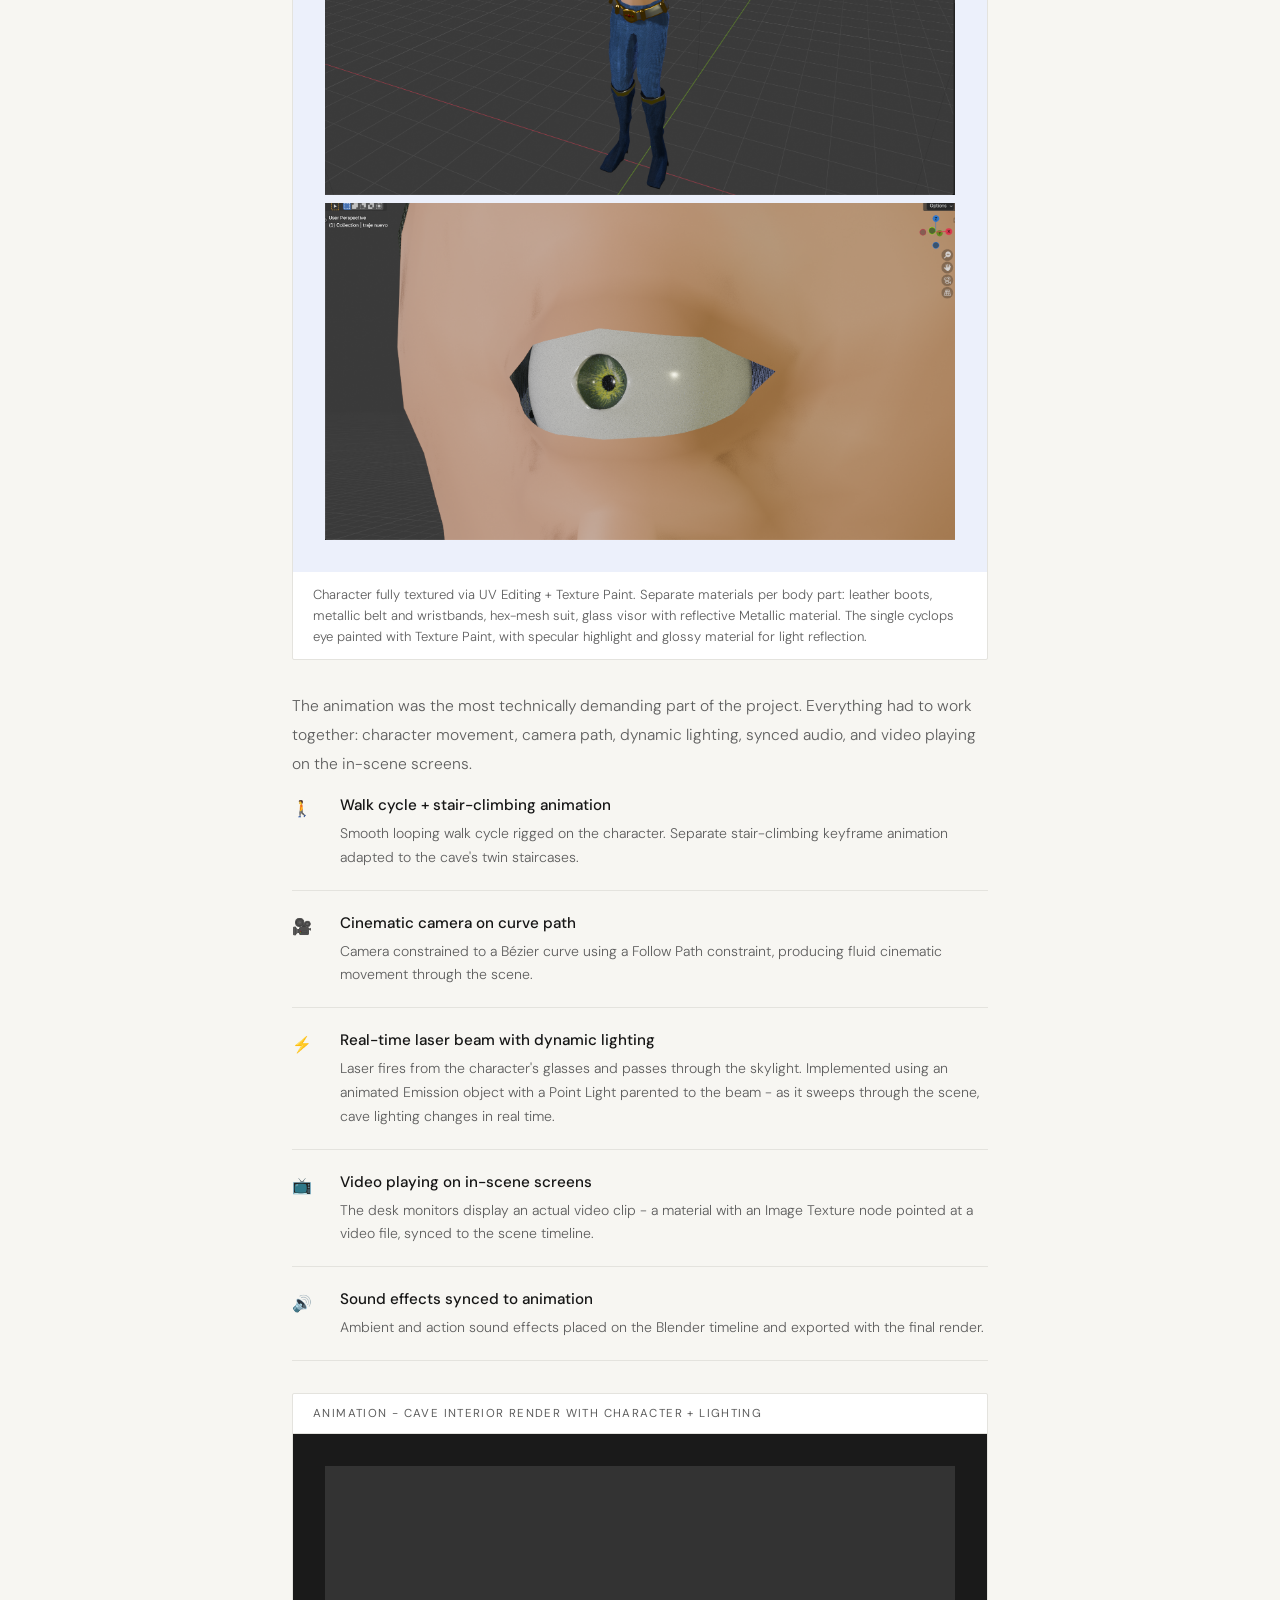
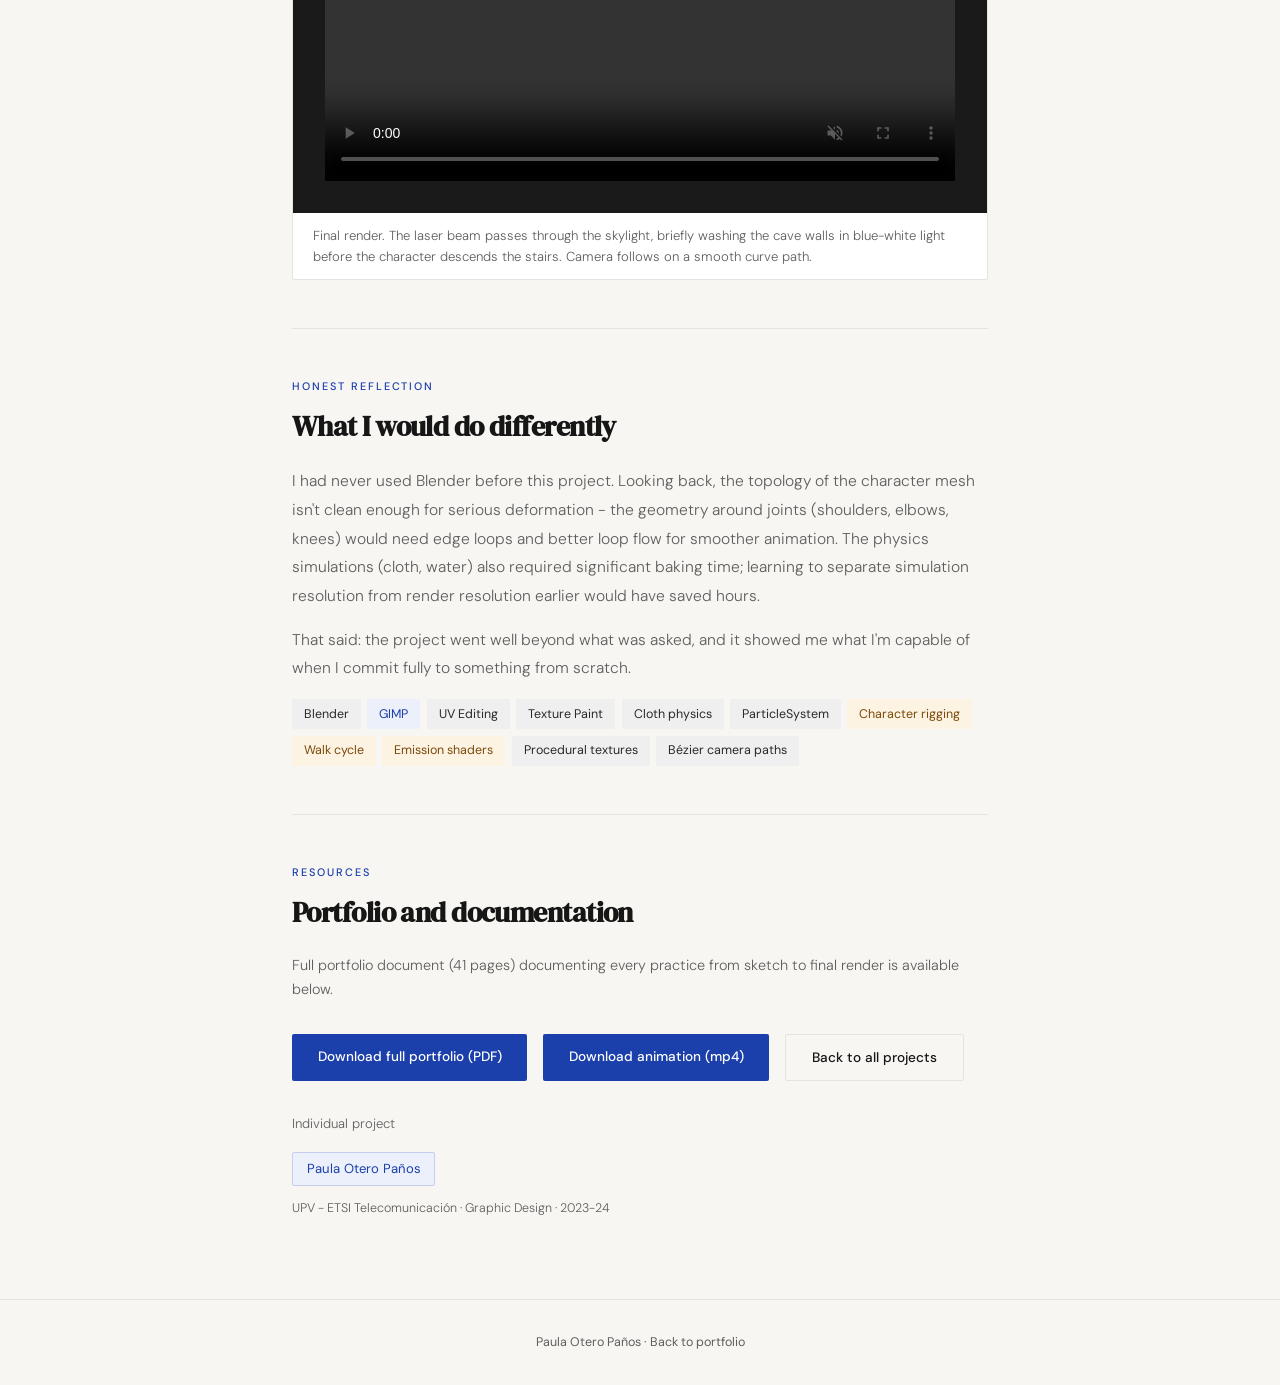
==== commit d27732ff: "Remove tag from blender.html" ====
--- a/blender.html
+++ b/blender.html
@@ -443,7 +443,6 @@
     <div class="tag-row">
       <span class="tag tag-tech">Blender</span>
       <span class="tag tag-blue">GIMP</span>
-      <span class="tag tag-blue">Clip Studio Paint</span>
       <span class="tag tag-tech">UV Editing</span>
       <span class="tag tag-tech">Texture Paint</span>
       <span class="tag tag-tech">Cloth physics</span>
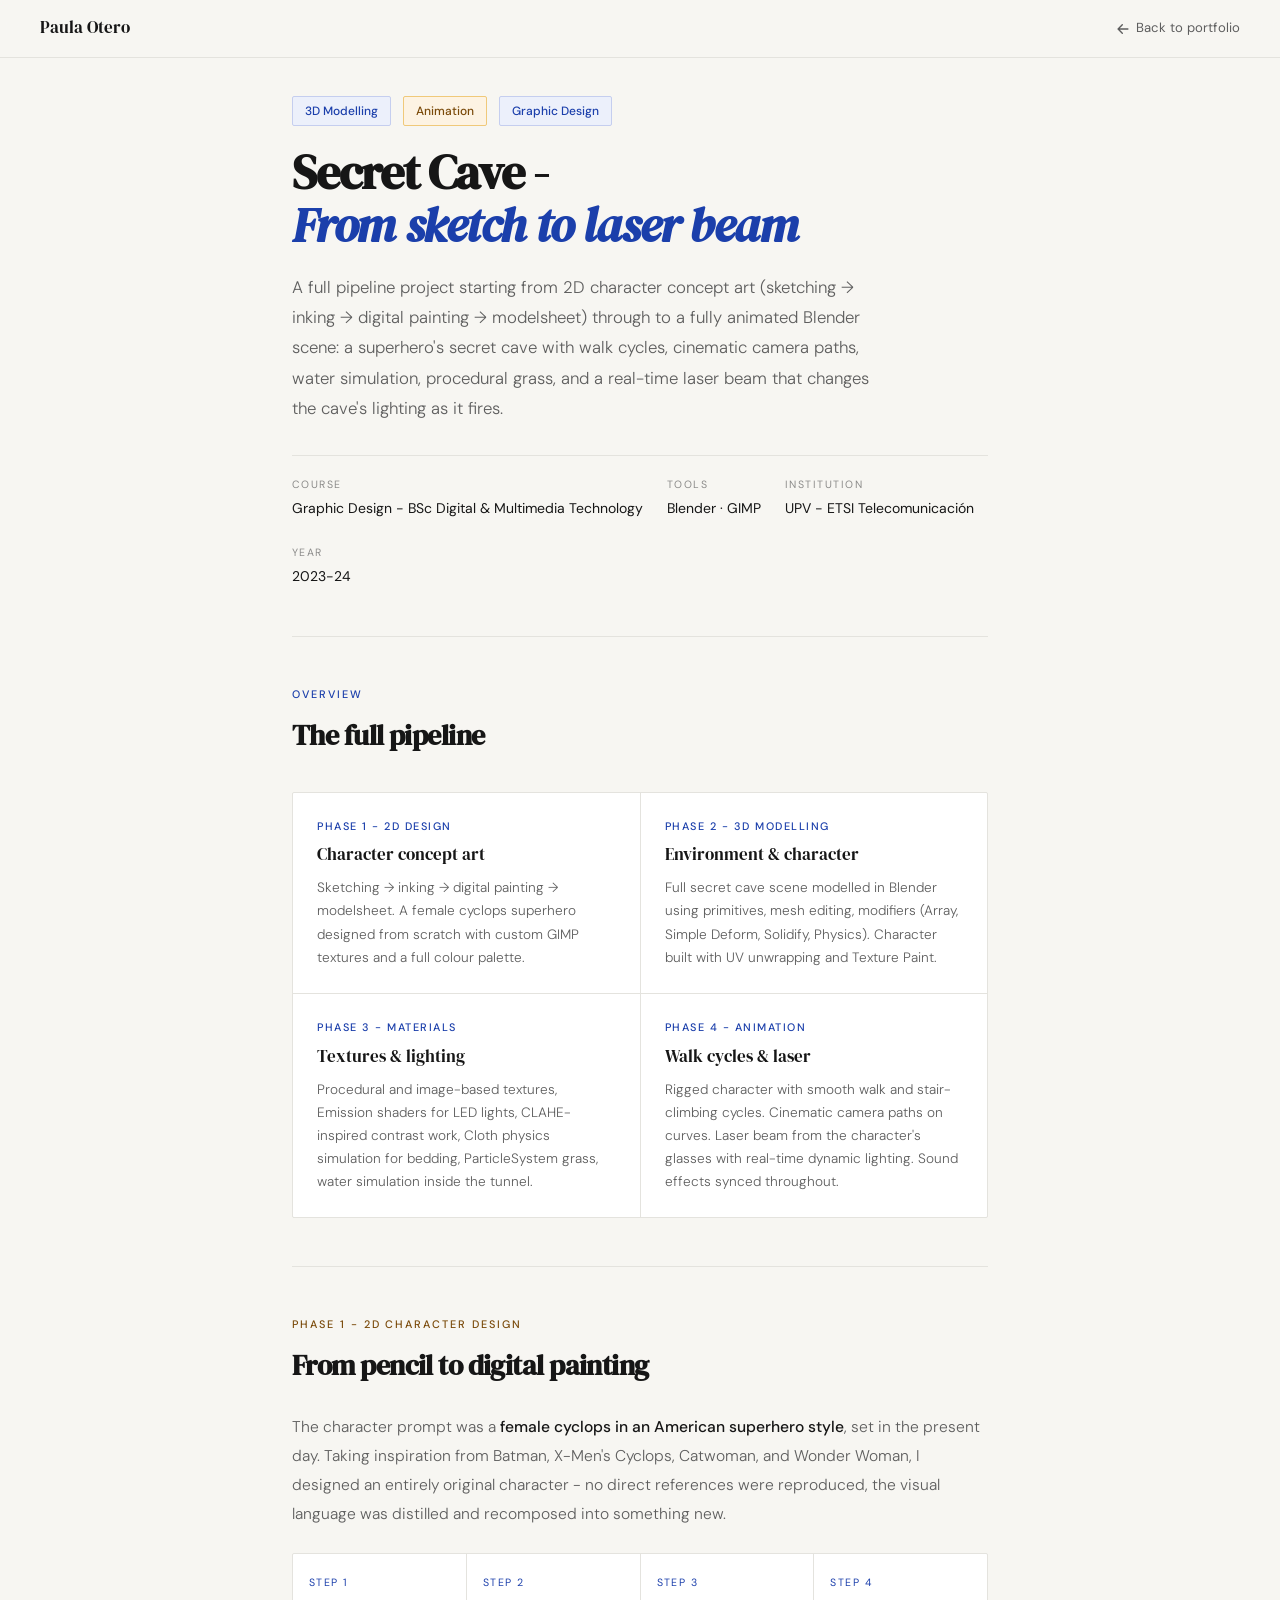
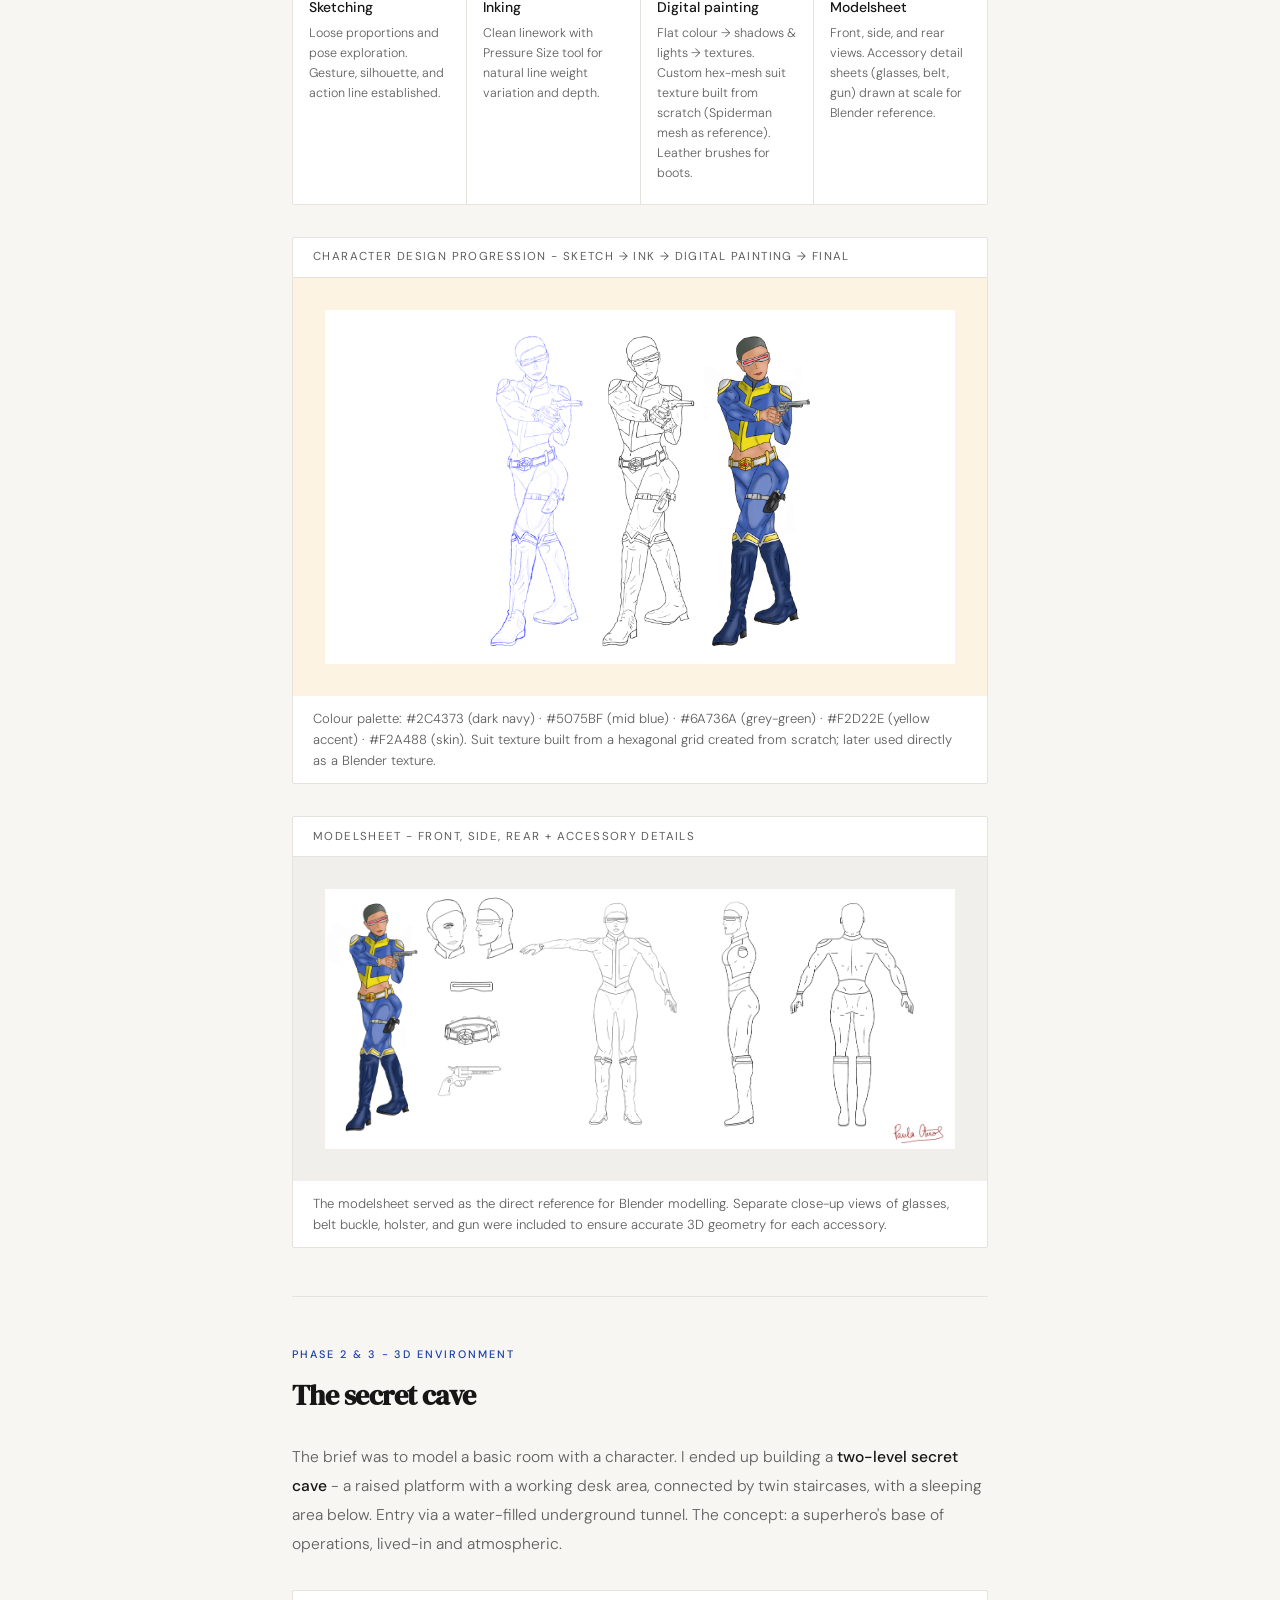
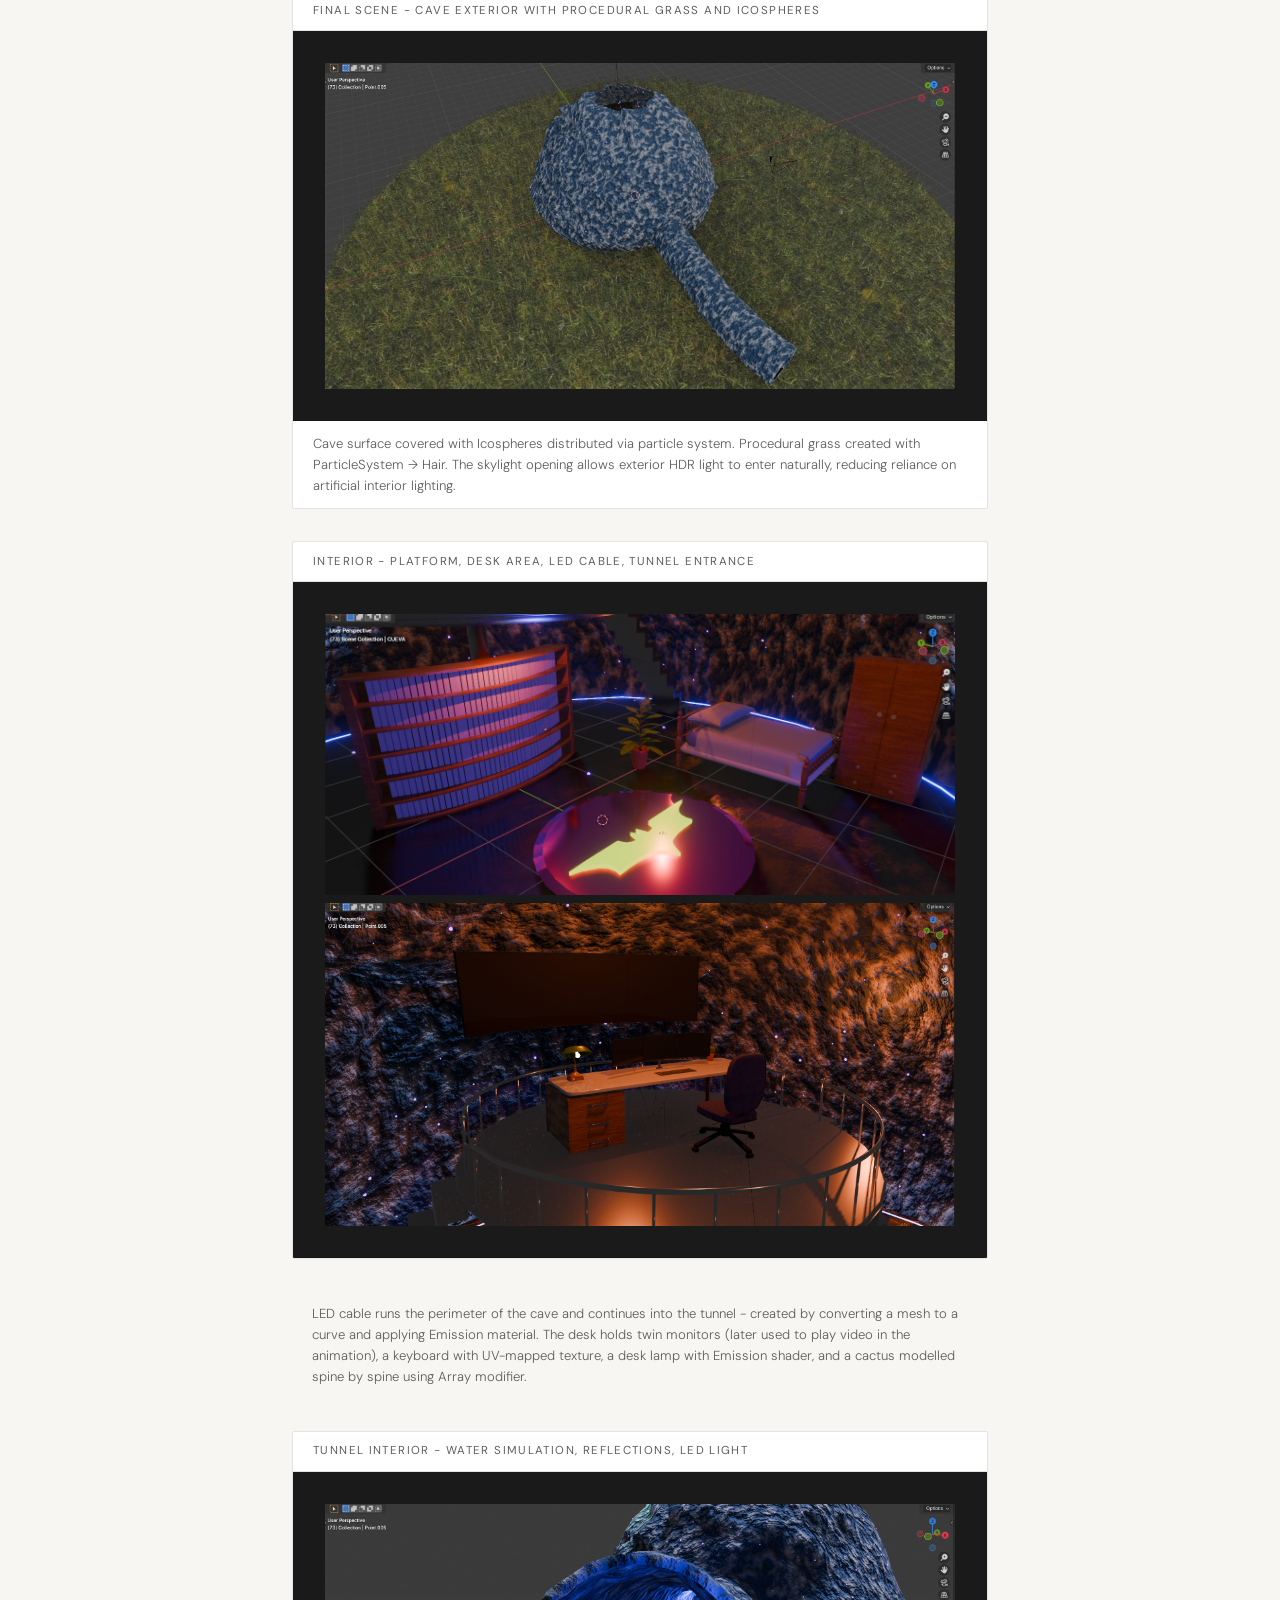
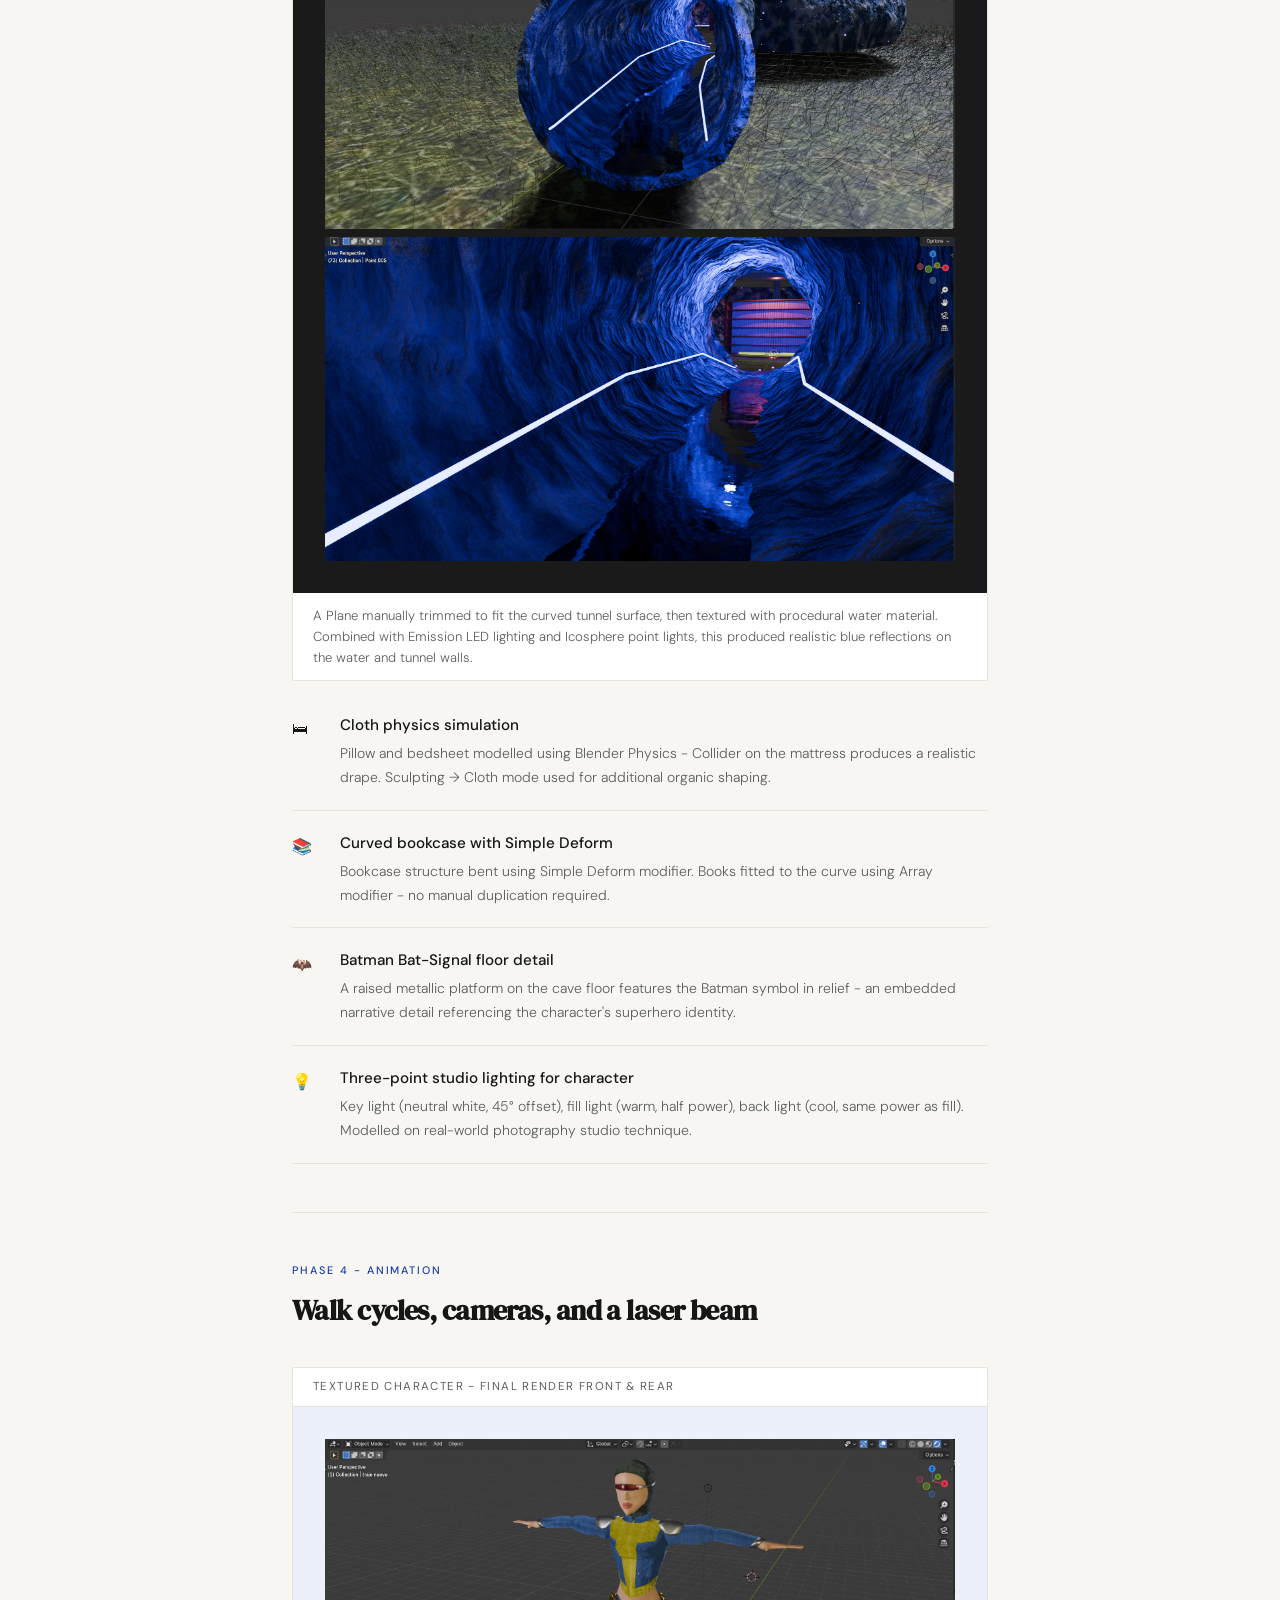
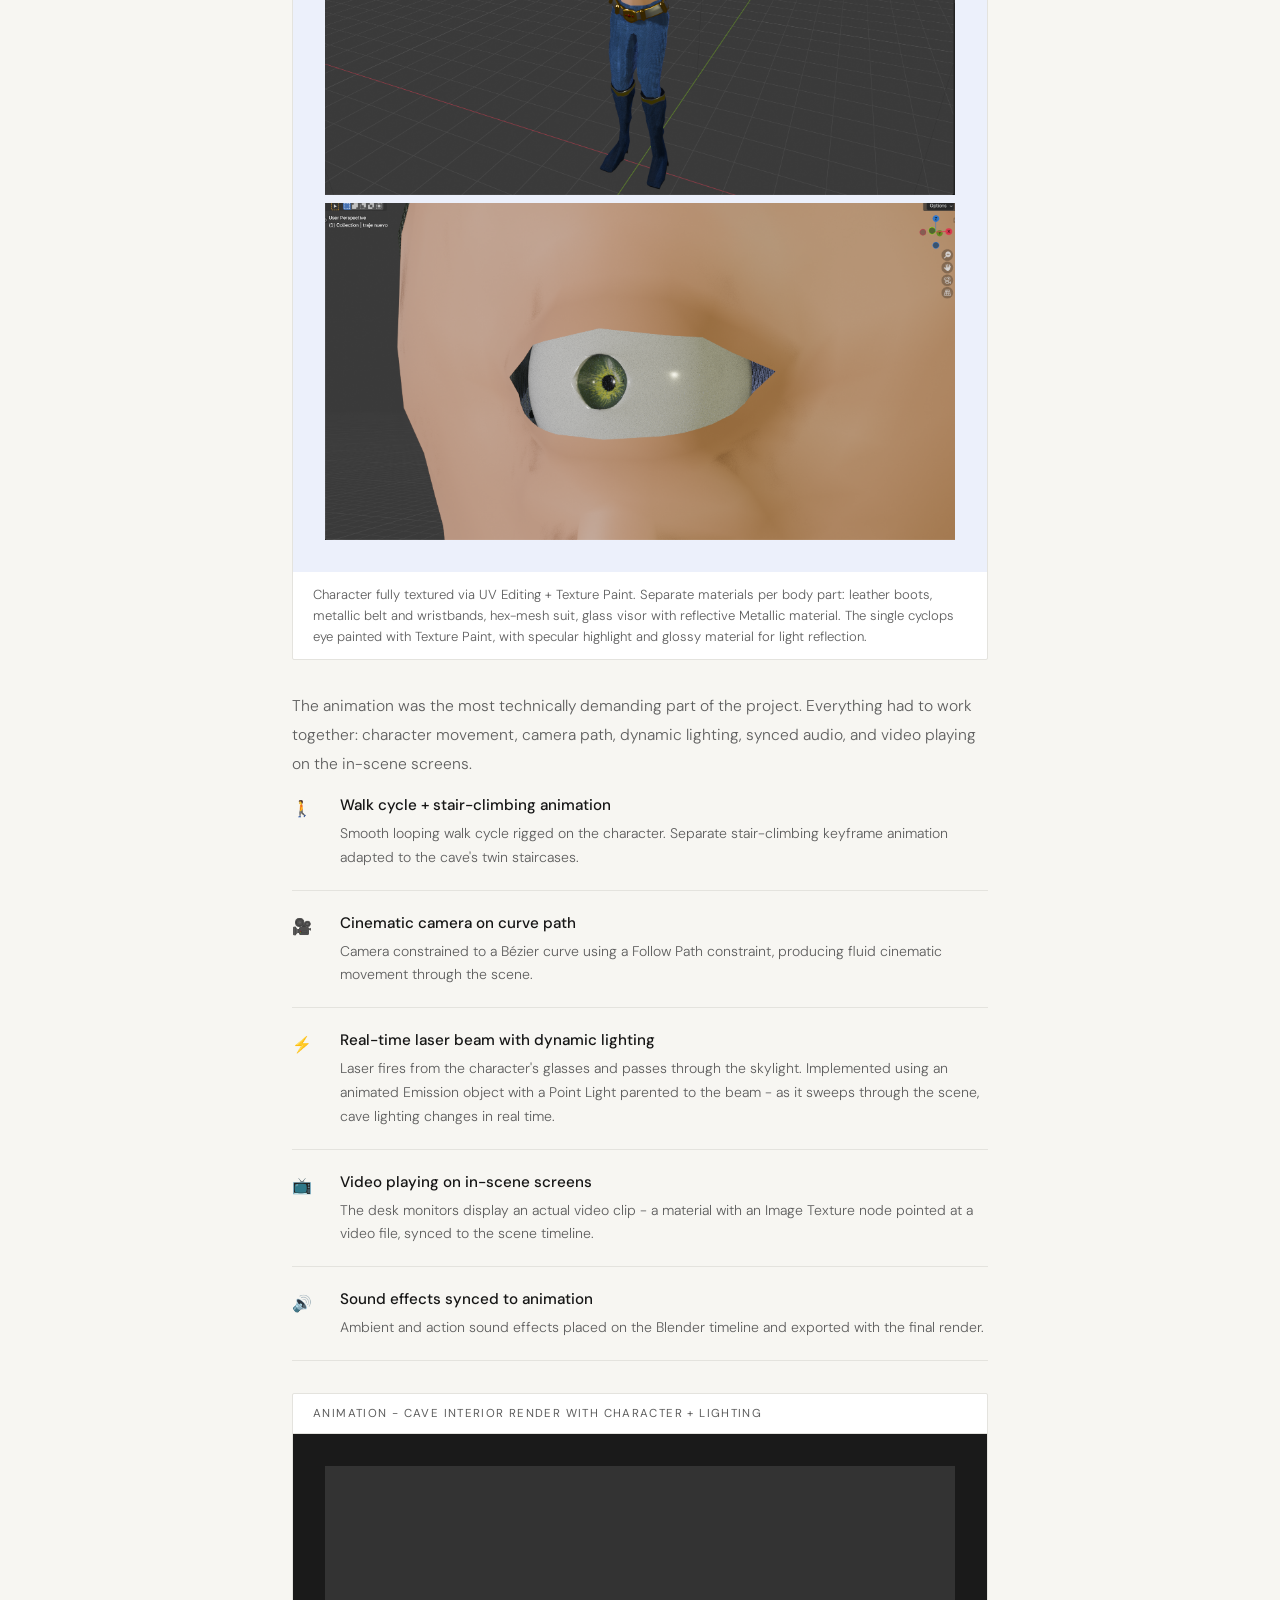
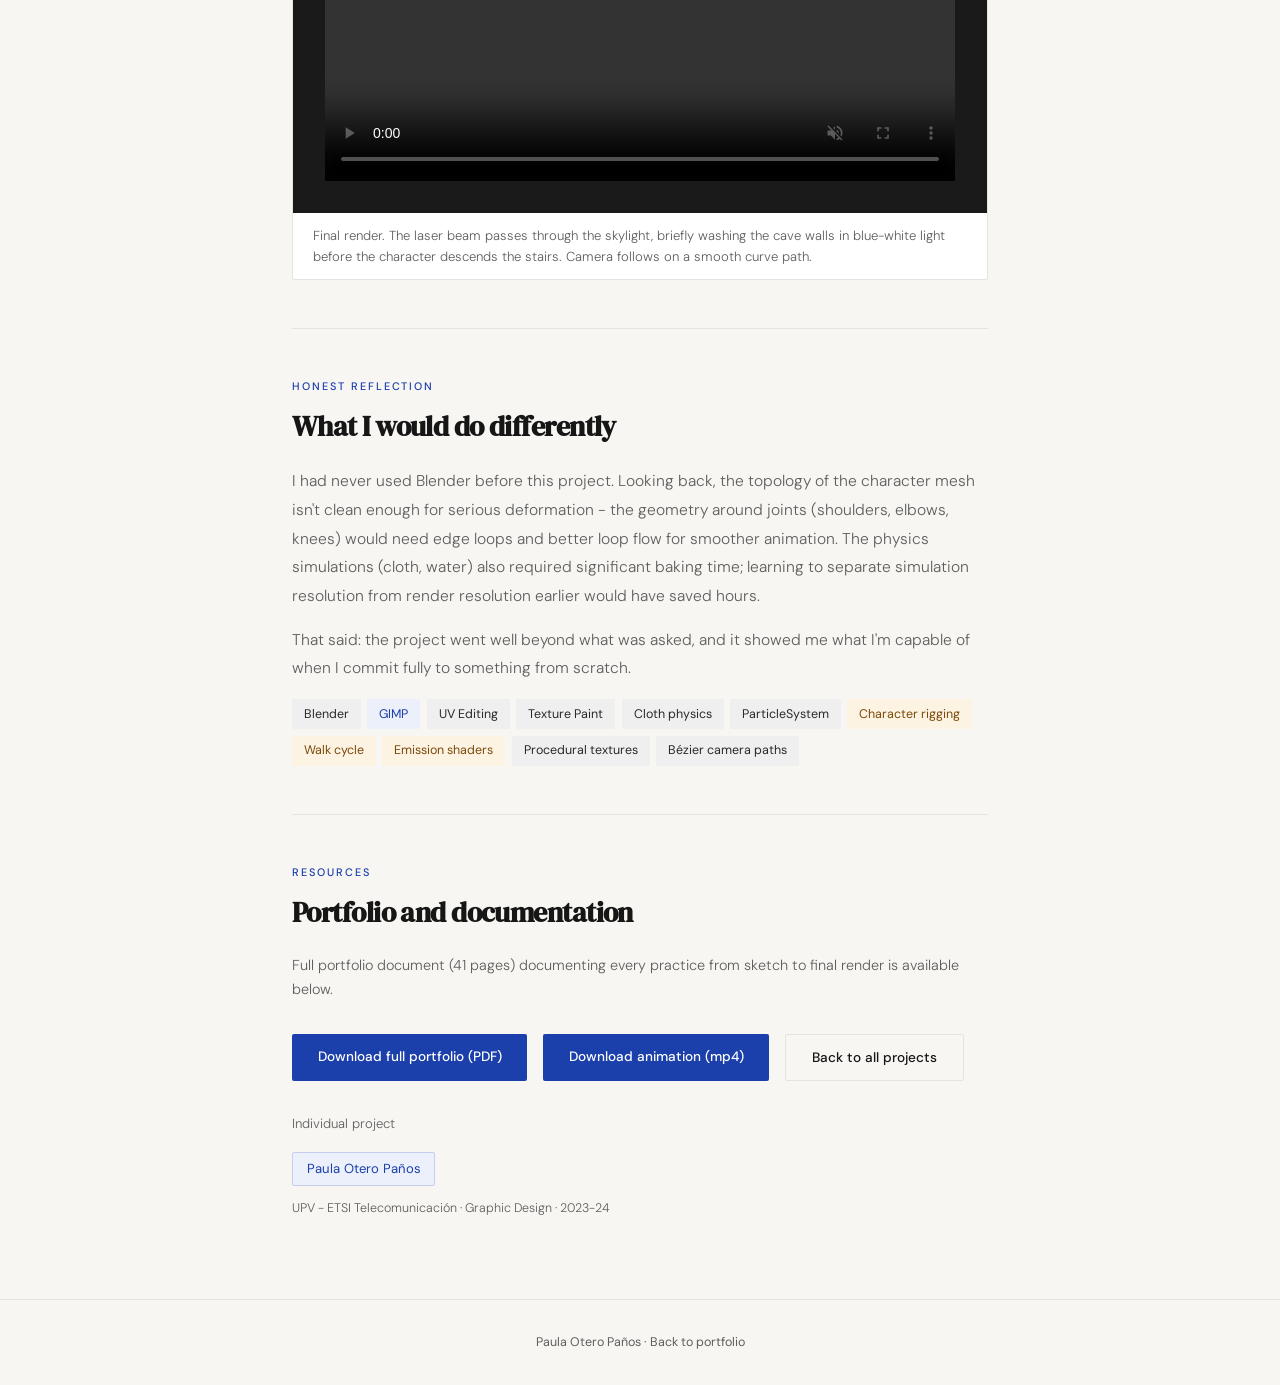
==== commit c50a5516: "added new project + improved animation" ====
--- a/blender.html
+++ b/blender.html
@@ -138,7 +138,6 @@
       <span class="badge badge-blue">3D Modelling</span>
       <span class="badge badge-amber">Animation</span>
       <span class="badge badge-blue">Graphic Design</span>
-      <span class="badge badge-grade">Grade: 10 / 10</span>
     </div>
     <h1 class="project-title">Secret Cave -<br><em>From sketch to laser beam</em></h1>
     <p class="project-subtitle">
@@ -154,7 +153,7 @@
       </div>
       <div class="meta-item">
         <span class="meta-key">Tools</span>
-        <span class="meta-val">Blender · GIMP · Clip Studio Paint</span>
+        <span class="meta-val">Blender · GIMP </span>
       </div>
       <div class="meta-item">
         <span class="meta-key">Institution</span>
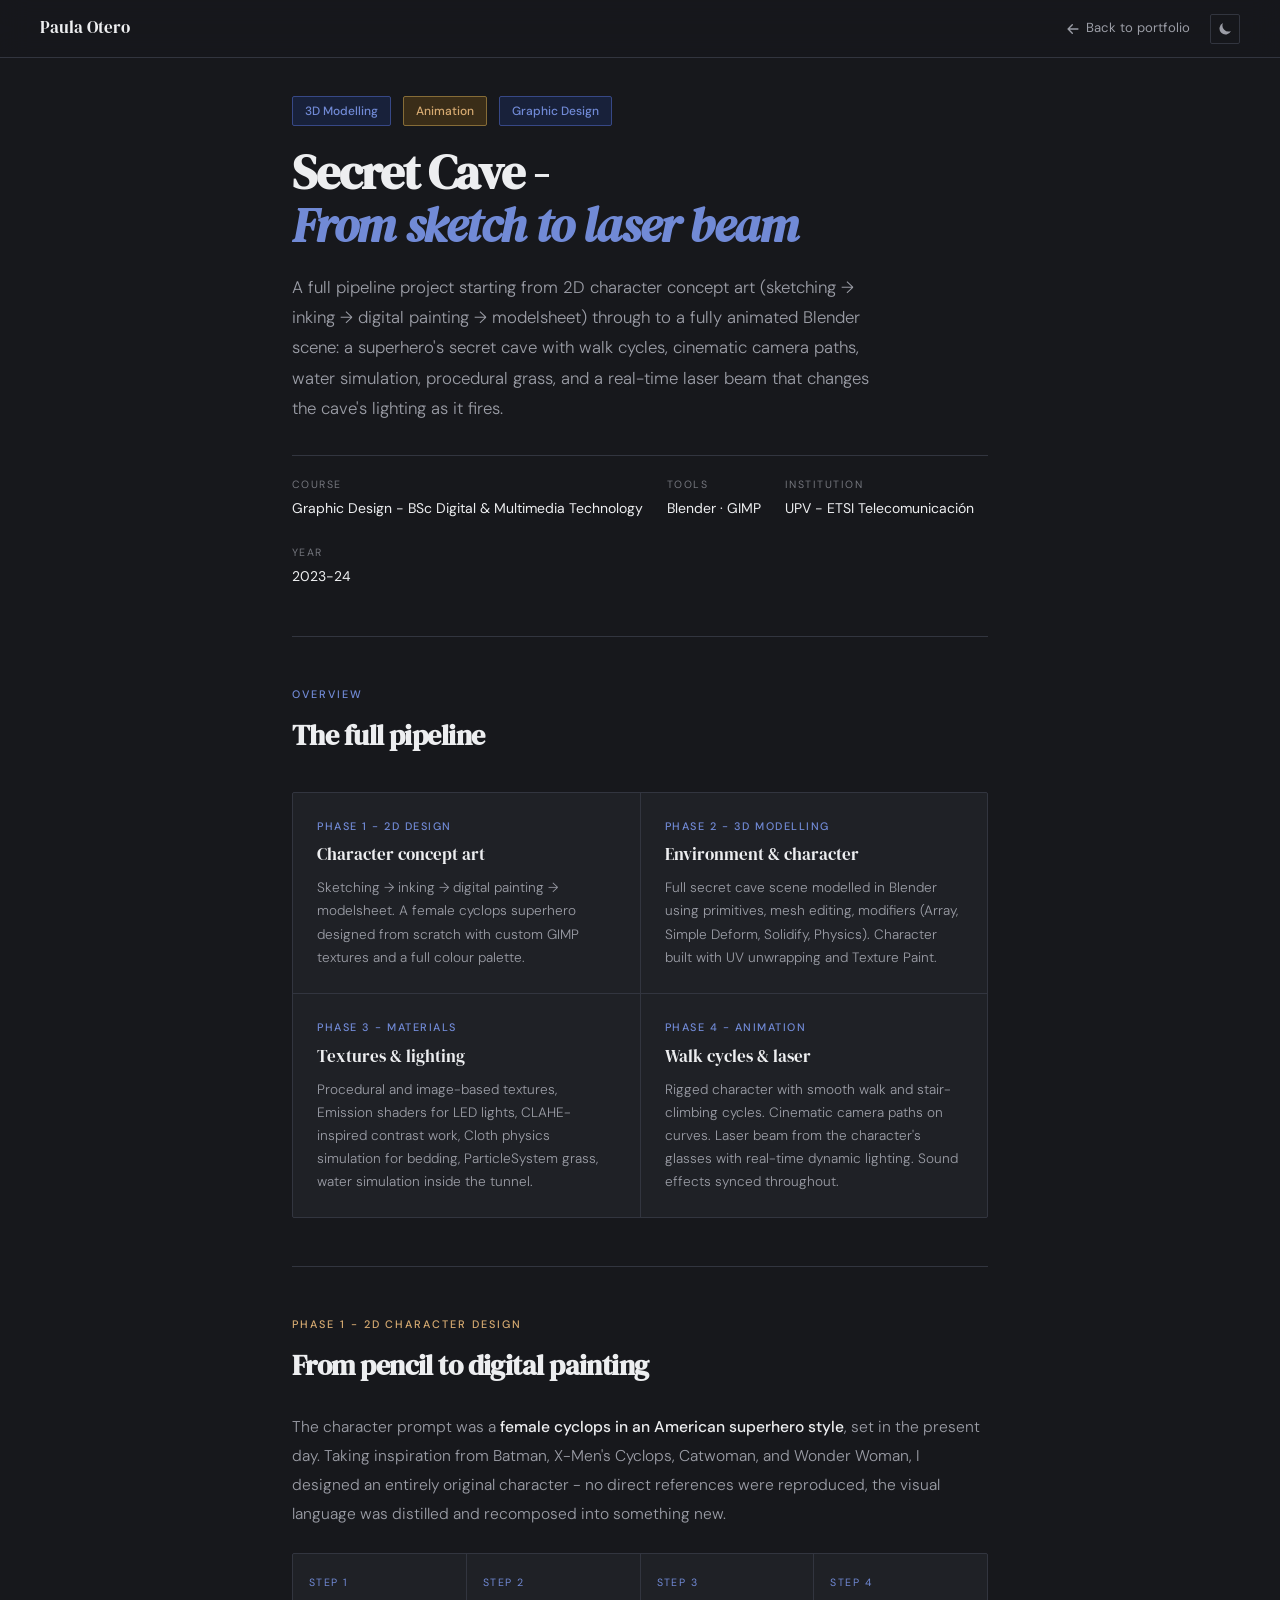
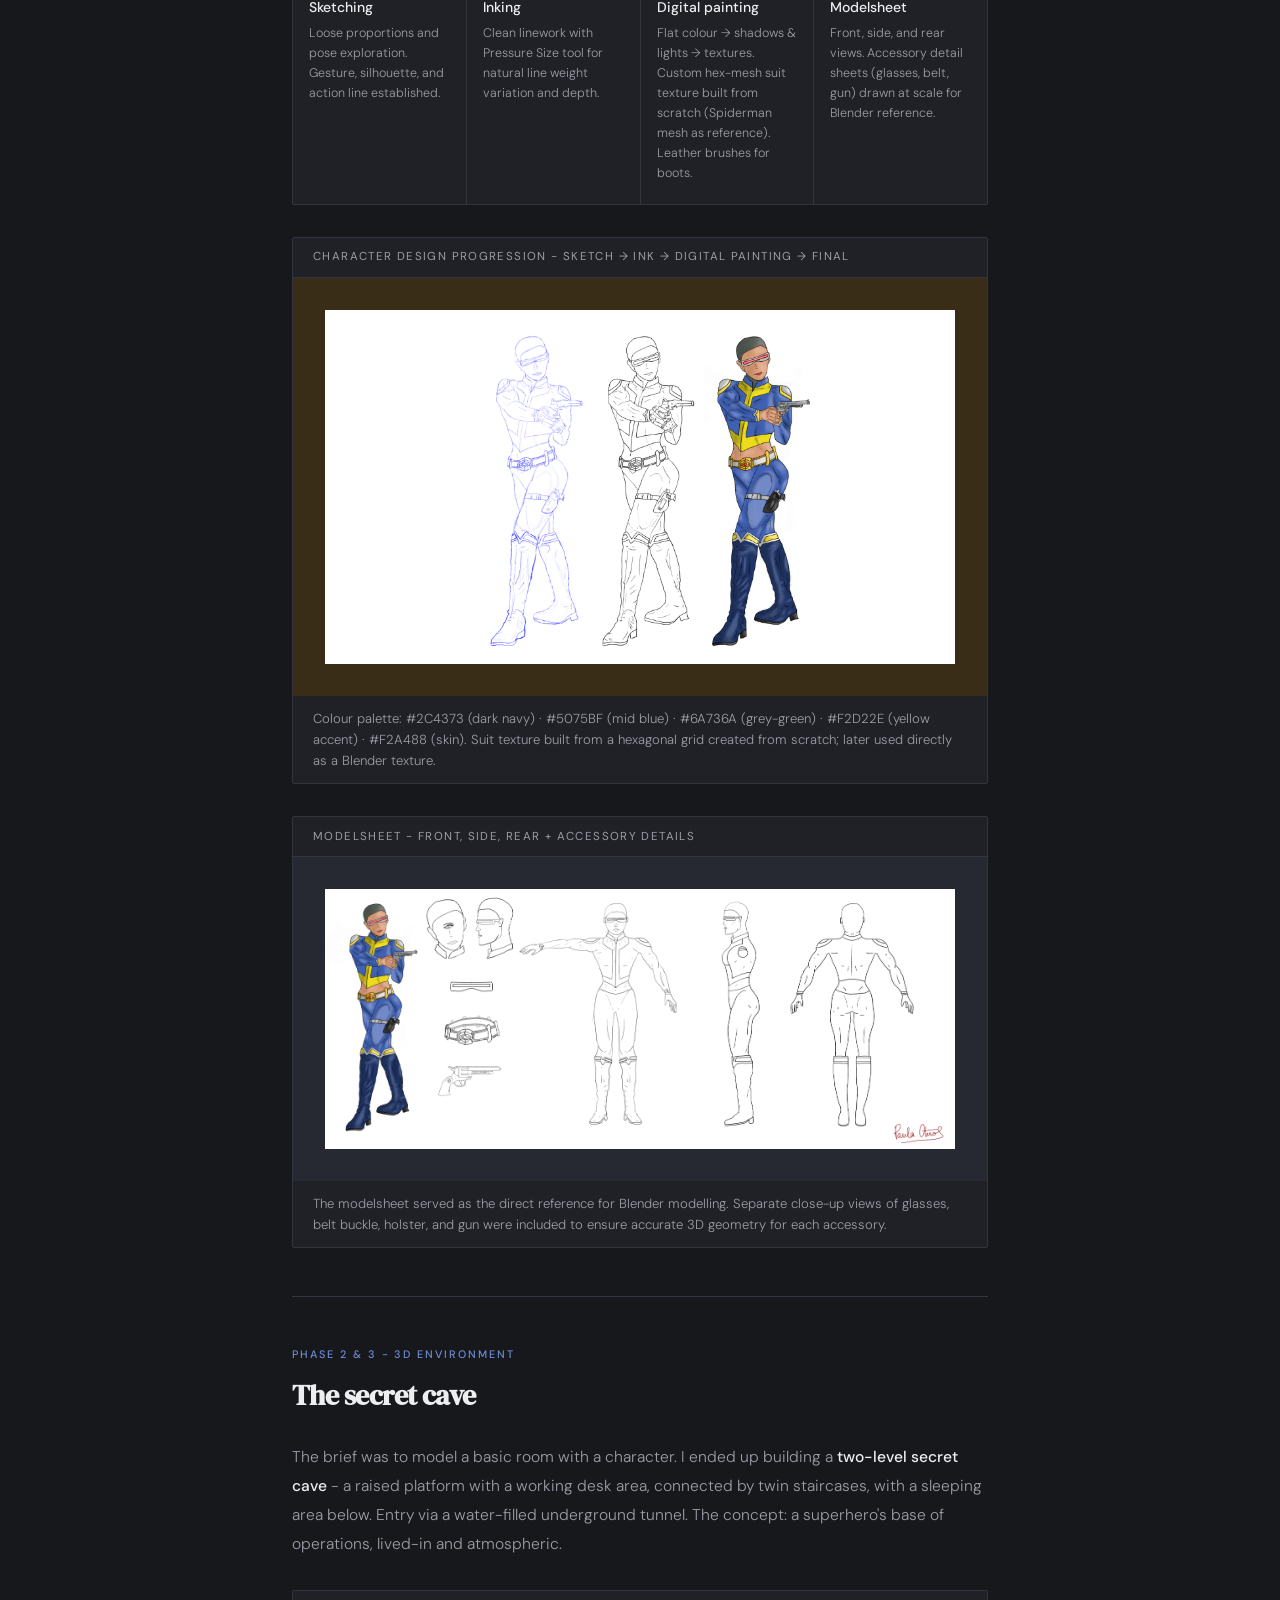
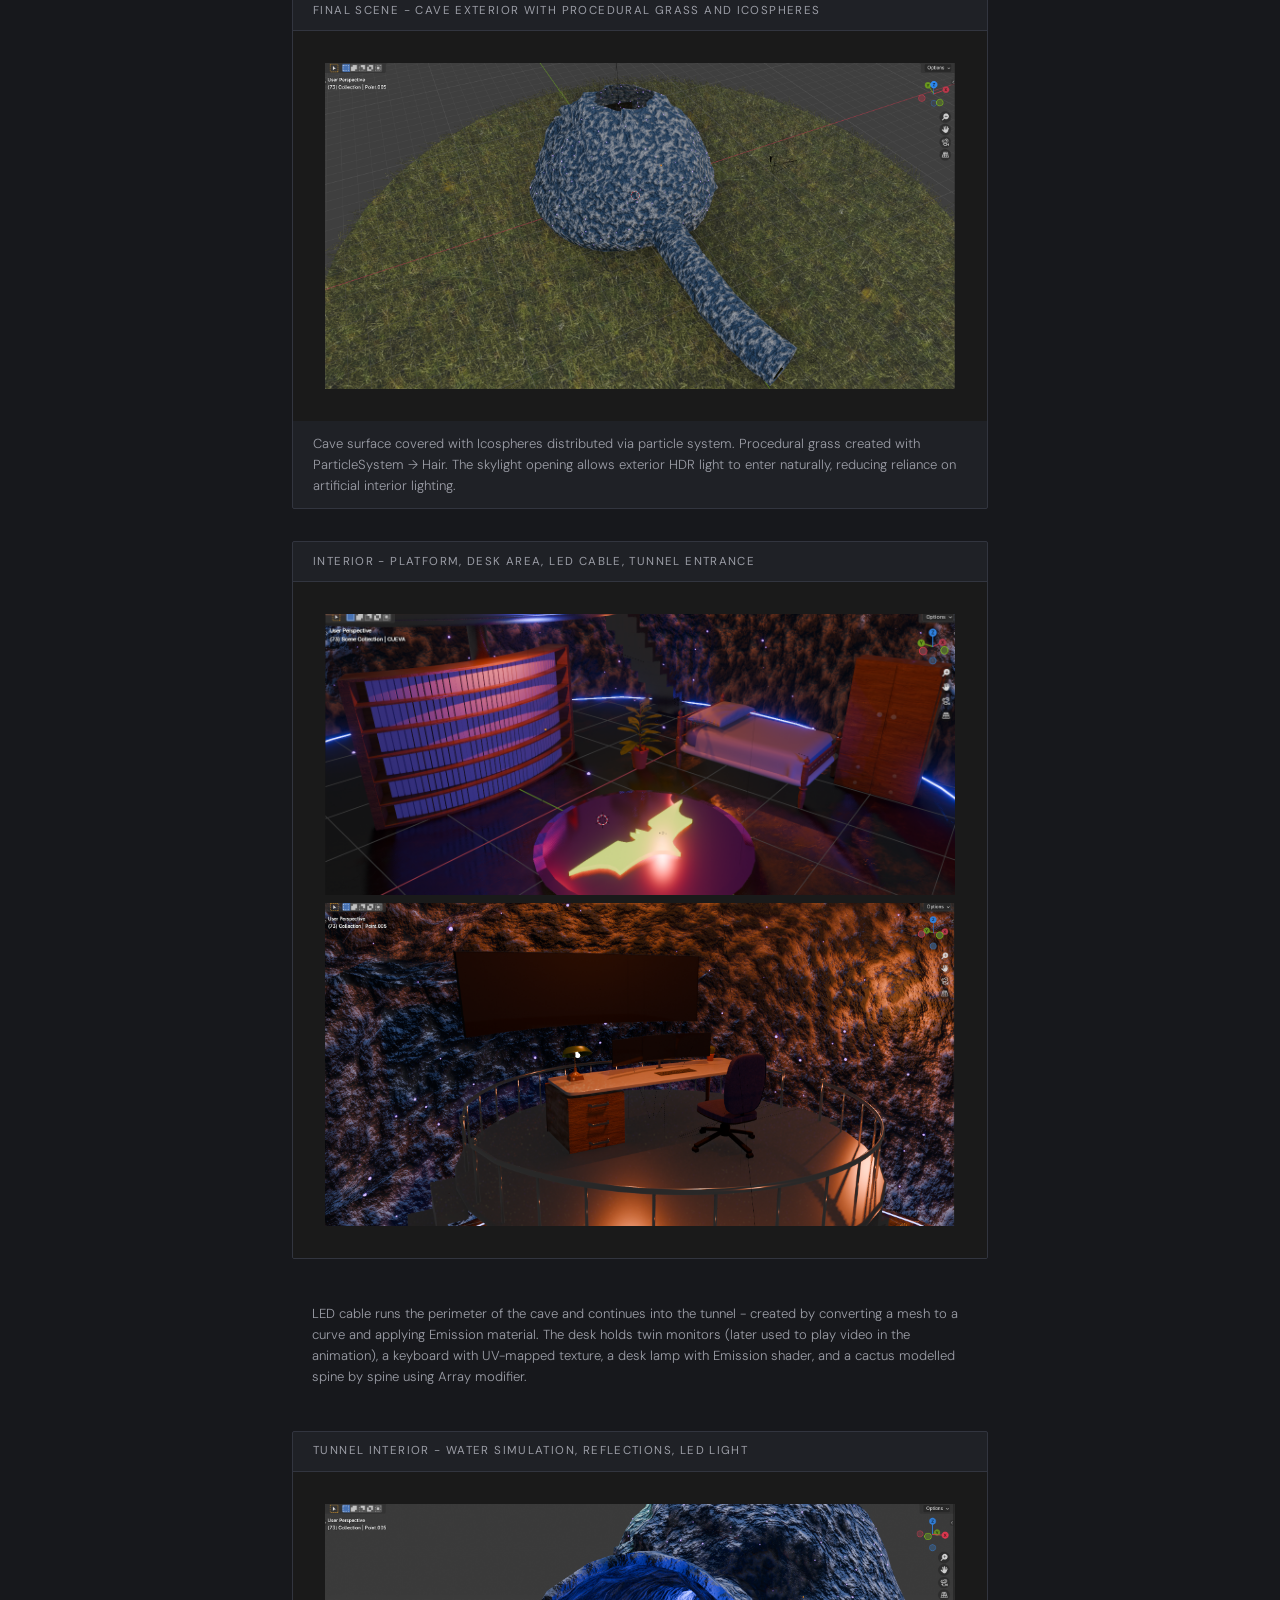
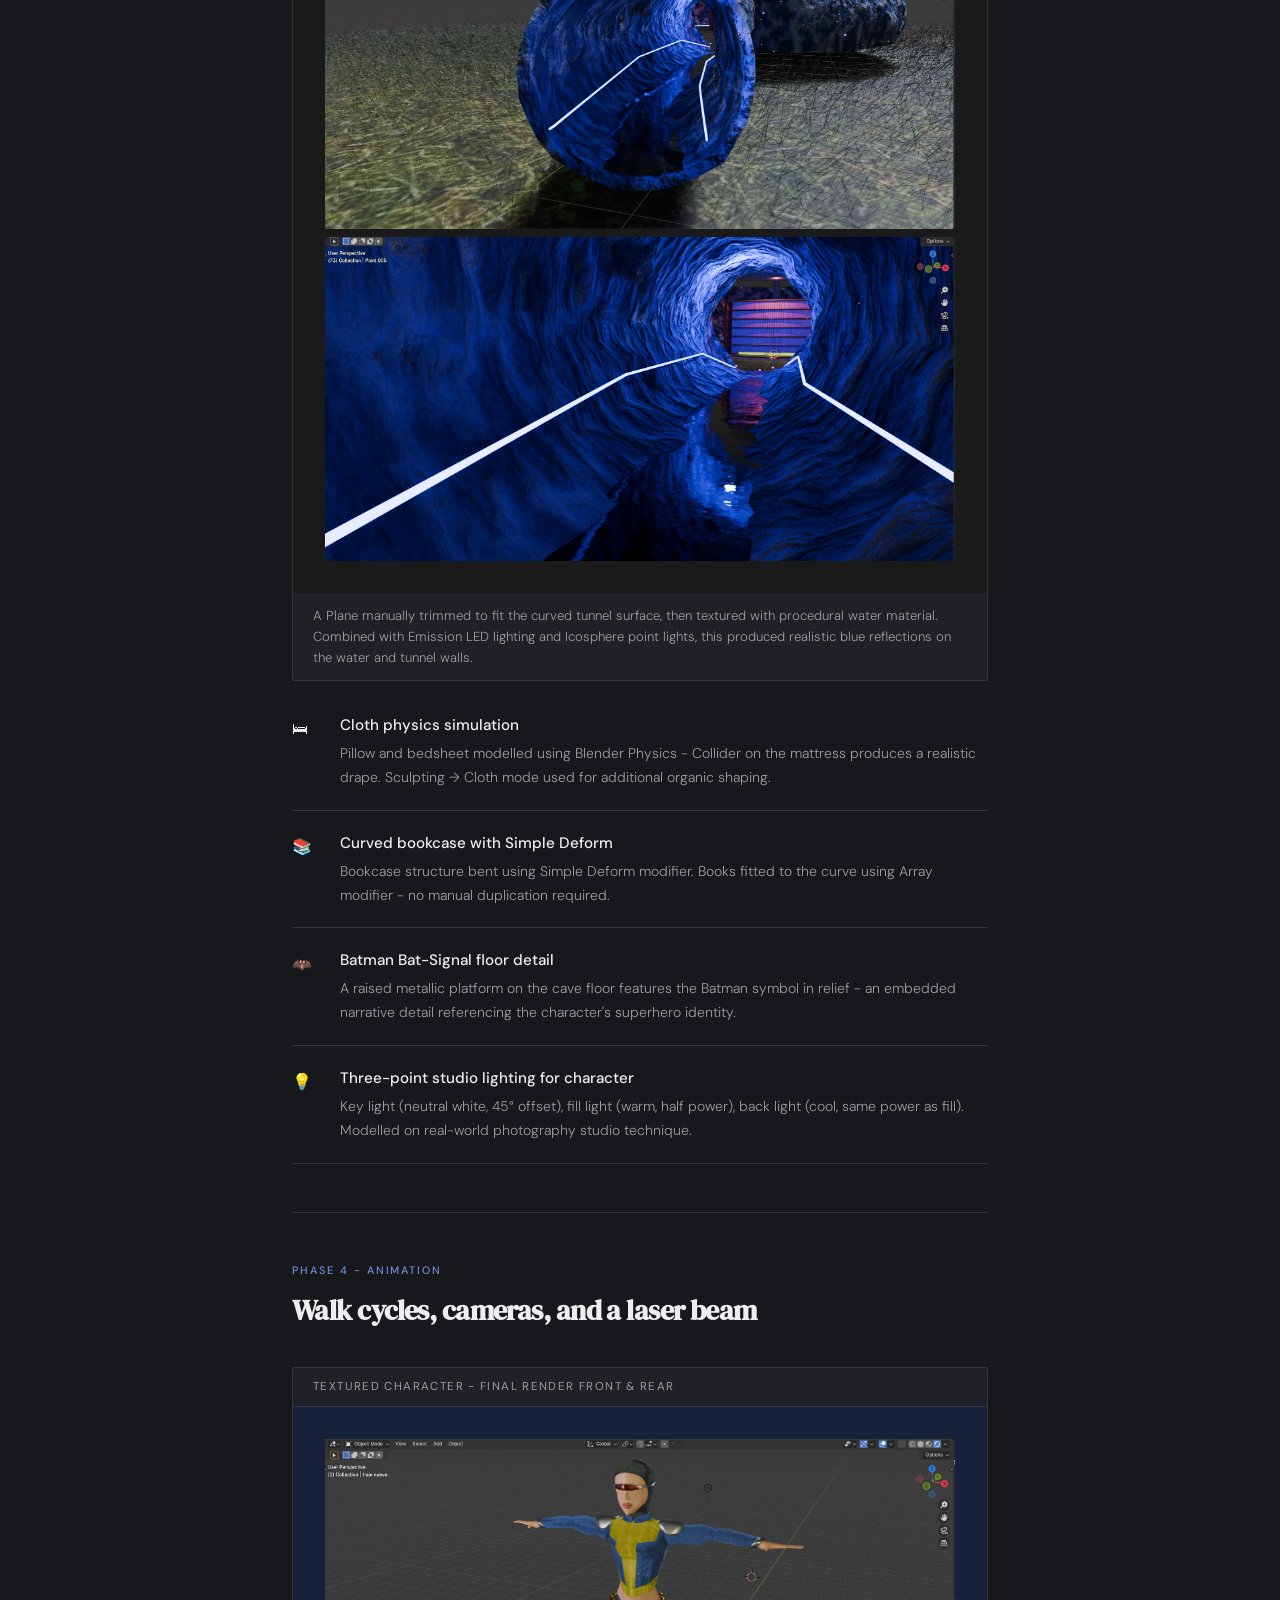
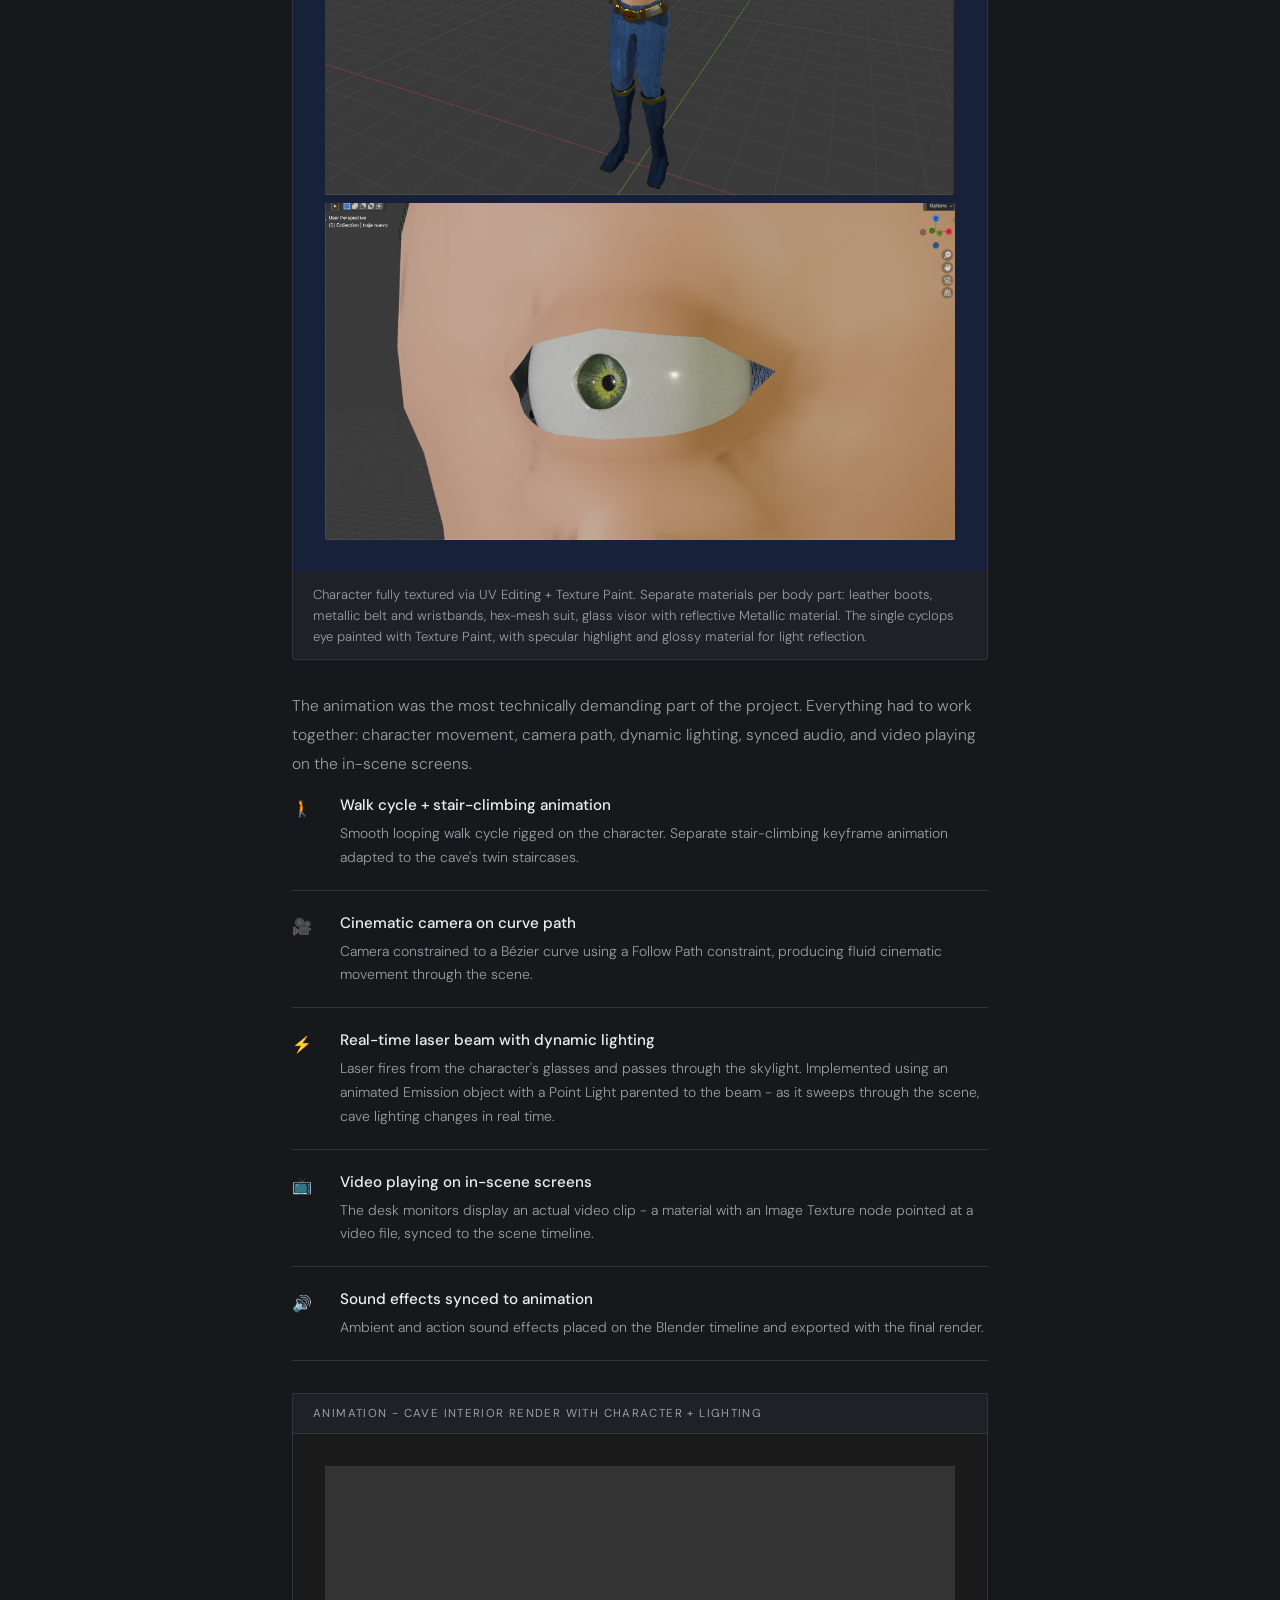
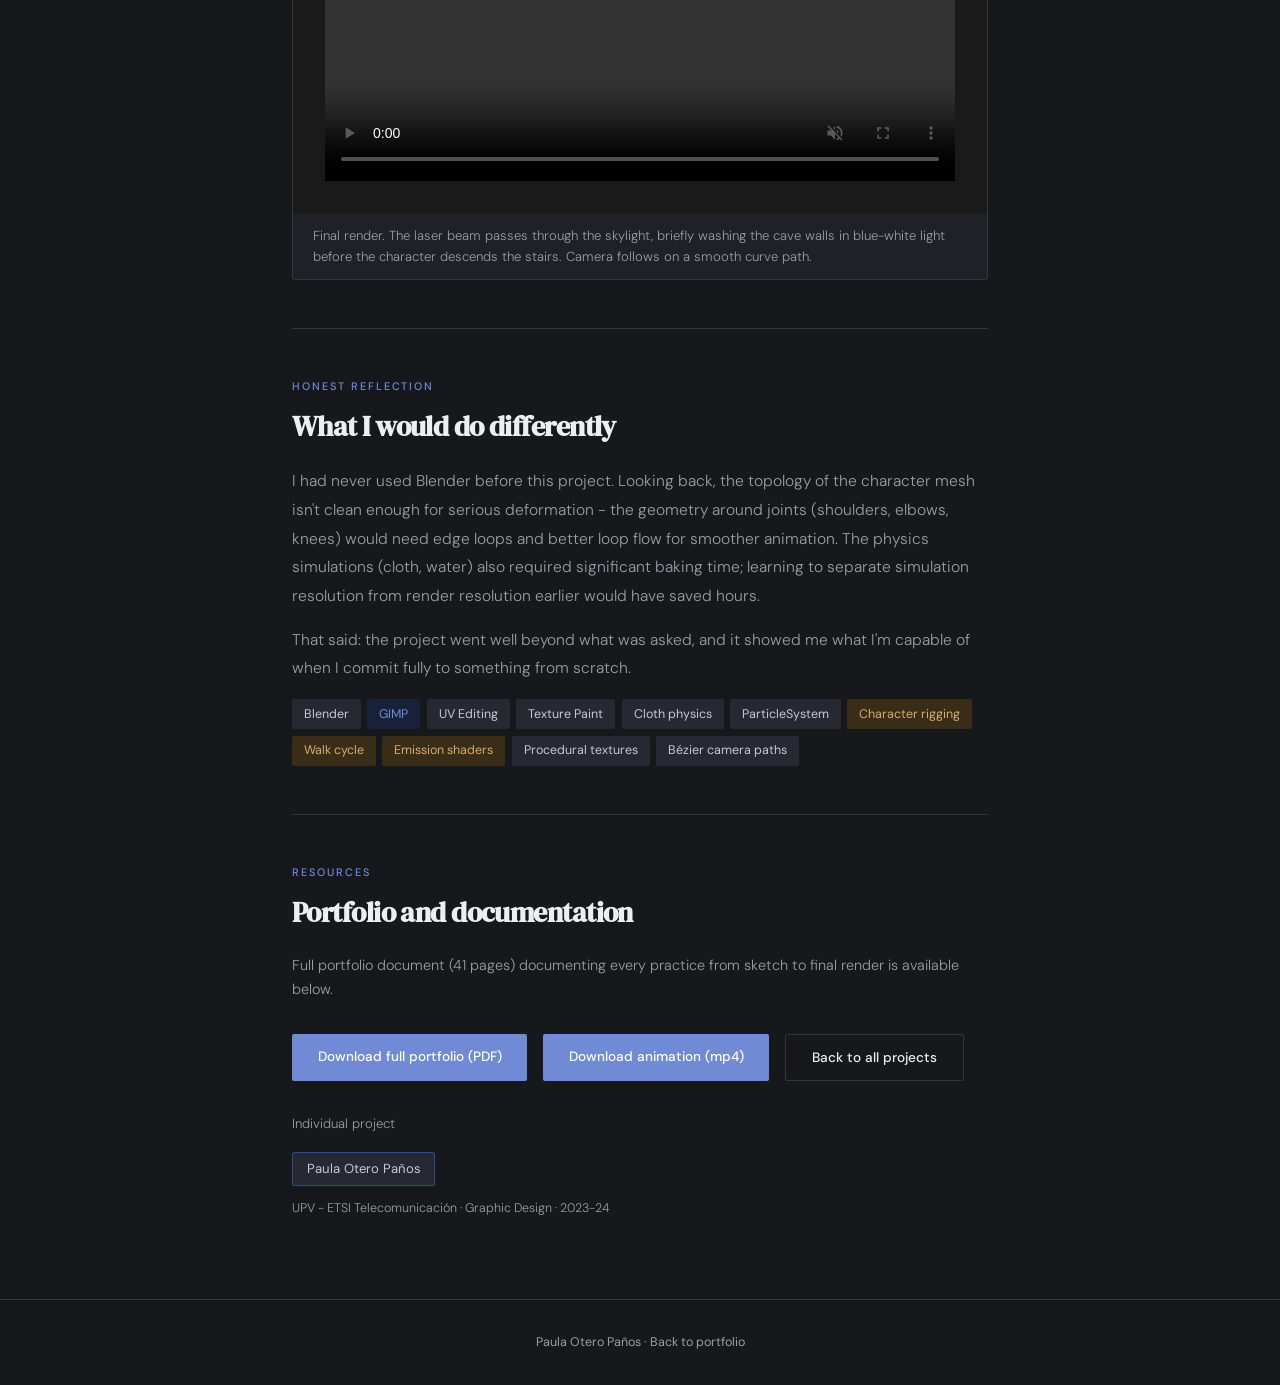
==== commit 8b633322: "dark mode in all other htmls" ====
--- a/blender.html
+++ b/blender.html
@@ -3,6 +3,15 @@
 <head>
 <meta charset="UTF-8">
 <meta name="viewport" content="width=device-width, initial-scale=1.0">
+<script>
+  (function () {
+    try {
+      if (localStorage.getItem('theme') !== 'light') {
+        document.documentElement.setAttribute('data-theme', 'dark');
+      }
+    } catch (e) {}
+  })();
+</script>
 <title>Blender - Secret Cave - Paula Otero Paños</title>
 <link href="https://fonts.googleapis.com/css2?family=DM+Serif+Display:ital@0;1&family=DM+Sans:opsz,wght@9..40,300;9..40,400;9..40,500&display=swap" rel="stylesheet">
 <style>
@@ -20,14 +29,42 @@
     --amber-mid: #F0C97A;
     --coral: #8B2A10;
     --coral-light: #FDEEE9;
+    --nav-bg: rgba(247,246,242,0.92);
   }
+
+  [data-theme="dark"] {
+    --bg: #17181C;
+    --surface: #1F2126;
+    --text: #EDEEF0;
+    --muted: #9B9DA6;
+    --subtle: #32353F;
+    --nav-bg: rgba(23,24,28,0.86);
+    --accent: #718AD6;
+    --accent-light: #18213A;
+    --accent-mid: #374886;
+    --amber: #D6AA71;
+    --amber-light: #3A2D18;
+    --amber-mid: #866C37;
+    --coral: #D68671;
+    --coral-light: #3A2018;
+  }
+
+  [data-theme="dark"] .screenshot-img.gray { background: #262931; color: var(--muted); }
+  [data-theme="dark"] .tag-tech { background: #262931; color: #C7C9D1; }
+  [data-theme="dark"] .team-chip { background: #262931; color: #C7C9D1; }
+  [data-theme="dark"] code { background: #262931; }
+  [data-theme="dark"] code[style] { background: #262931 !important; color: #EDEEF0 !important; }
+  [data-theme="dark"] .theme-toggle .icon-sun { display: none; }
+  [data-theme="dark"] .theme-toggle .icon-moon { display: block; }
+  html { transition: background 0.2s; }
+  body { transition: background 0.2s, color 0.2s; }
   * { margin: 0; padding: 0; box-sizing: border-box; }
   html { scroll-behavior: smooth; }
   body { font-family: 'DM Sans', sans-serif; background: var(--bg); color: var(--text); font-size: 16px; line-height: 1.7; }
 
   nav {
     position: fixed; top: 0; left: 0; right: 0; z-index: 100;
-    background: rgba(247,246,242,0.92); backdrop-filter: blur(14px);
+    background: var(--nav-bg); backdrop-filter: blur(14px);
     border-bottom: 1px solid var(--subtle);
     padding: 0 2.5rem; height: 58px;
     display: flex; align-items: center; justify-content: space-between;
@@ -35,6 +72,10 @@
   .nav-logo { font-family: 'DM Serif Display', serif; font-size: 1.05rem; color: var(--text); text-decoration: none; }
   .nav-back { font-size: 0.82rem; color: var(--muted); text-decoration: none; display: flex; align-items: center; gap: 0.4rem; transition: color 0.2s; }
   .nav-back:hover { color: var(--accent); }
+  .theme-toggle { width: 30px; height: 30px; border-radius: 2px; border: 1px solid var(--subtle); background: transparent; color: var(--muted); cursor: pointer; display: flex; align-items: center; justify-content: center; transition: border-color 0.2s, color 0.2s; flex-shrink: 0; }
+  .theme-toggle:hover { border-color: var(--accent); color: var(--accent); }
+  .theme-toggle svg { width: 15px; height: 15px; }
+  .theme-toggle .icon-moon { display: none; }
 
   .page { max-width: 760px; margin: 0 auto; padding: 6rem 2rem 5rem; }
   hr.divider { border: none; border-top: 1px solid var(--subtle); margin: 3rem 0; }
@@ -45,7 +86,7 @@
   .badge { display: inline-block; padding: 0.25rem 0.75rem; border-radius: 2px; font-size: 0.75rem; font-weight: 500; }
   .badge-blue { background: var(--accent-light); color: var(--accent); border: 1px solid var(--accent-mid); }
   .badge-amber { background: var(--amber-light); color: var(--amber); border: 1px solid var(--amber-mid); }
-  .badge-grade { background: var(--text); color: white; }
+  .badge-grade { background: #14151A; color: #fff; }
   .badge-coral { background: var(--coral-light); color: var(--coral); }
 
   .project-eyebrow { display: flex; align-items: center; gap: 0.75rem; margin-bottom: 1.25rem; flex-wrap: wrap; }
@@ -124,10 +165,16 @@
 
 <nav>
   <a href="index.html" class="nav-logo">Paula Otero</a>
+  <div class="nav-right" style="display:flex; align-items:center; gap:1.25rem;">
   <a href="index.html#proyectos" class="nav-back">
     <svg width="14" height="14" viewBox="0 0 20 20" fill="currentColor"><path fill-rule="evenodd" d="M9.707 16.707a1 1 0 01-1.414 0l-6-6a1 1 0 010-1.414l6-6a1 1 0 011.414 1.414L5.414 9H17a1 1 0 110 2H5.414l4.293 4.293a1 1 0 010 1.414z" clip-rule="evenodd"/></svg>
     Back to portfolio
   </a>
+    <button class="theme-toggle" id="theme-toggle" aria-label="Toggle light / dark theme" title="Toggle theme">
+      <svg class="icon-sun" viewBox="0 0 20 20" fill="currentColor"><path d="M10 4a1 1 0 011-1V2a1 1 0 10-2 0v1a1 1 0 011 1zm0 12a1 1 0 011 1v1a1 1 0 11-2 0v-1a1 1 0 011-1zM4 10a1 1 0 01-1 1H2a1 1 0 110-2h1a1 1 0 011 1zm14 0a1 1 0 01-1 1h-1a1 1 0 110-2h1a1 1 0 011 1zM5.64 5.64a1 1 0 010-1.41l-.71-.71a1 1 0 10-1.41 1.41l.7.71a1 1 0 001.42 0zm9.9 9.9a1 1 0 010-1.41l.7-.71a1 1 0 111.42 1.41l-.71.71a1 1 0 01-1.41 0zM5.64 14.36a1 1 0 00-1.41 0l-.71.7a1 1 0 101.41 1.42l.71-.71a1 1 0 000-1.41zm9.9-9.9a1 1 0 00-1.41 0l-.71.7a1 1 0 001.41 1.42l.71-.71a1 1 0 000-1.41zM10 6a4 4 0 100 8 4 4 0 000-8z"/></svg>
+      <svg class="icon-moon" viewBox="0 0 20 20" fill="currentColor"><path d="M17.293 13.293A8 8 0 016.707 2.707a8.001 8.001 0 1010.586 10.586z"/></svg>
+    </button>
+  </div>
 </nav>
 
 <main class="page">
@@ -483,5 +530,21 @@
   Paula Otero Paños · <a href="index.html" style="color:inherit;text-decoration:none;">Back to portfolio</a>
 </footer>
 
+<script>
+(function(){
+  const btn = document.getElementById('theme-toggle');
+  if (!btn) return;
+  btn.addEventListener('click', () => {
+    const isDark = document.documentElement.getAttribute('data-theme') === 'dark';
+    if (isDark) {
+      document.documentElement.removeAttribute('data-theme');
+      try { localStorage.setItem('theme', 'light'); } catch (e) {}
+    } else {
+      document.documentElement.setAttribute('data-theme', 'dark');
+      try { localStorage.setItem('theme', 'dark'); } catch (e) {}
+    }
+  });
+})();
+</script>
 </body>
 </html>
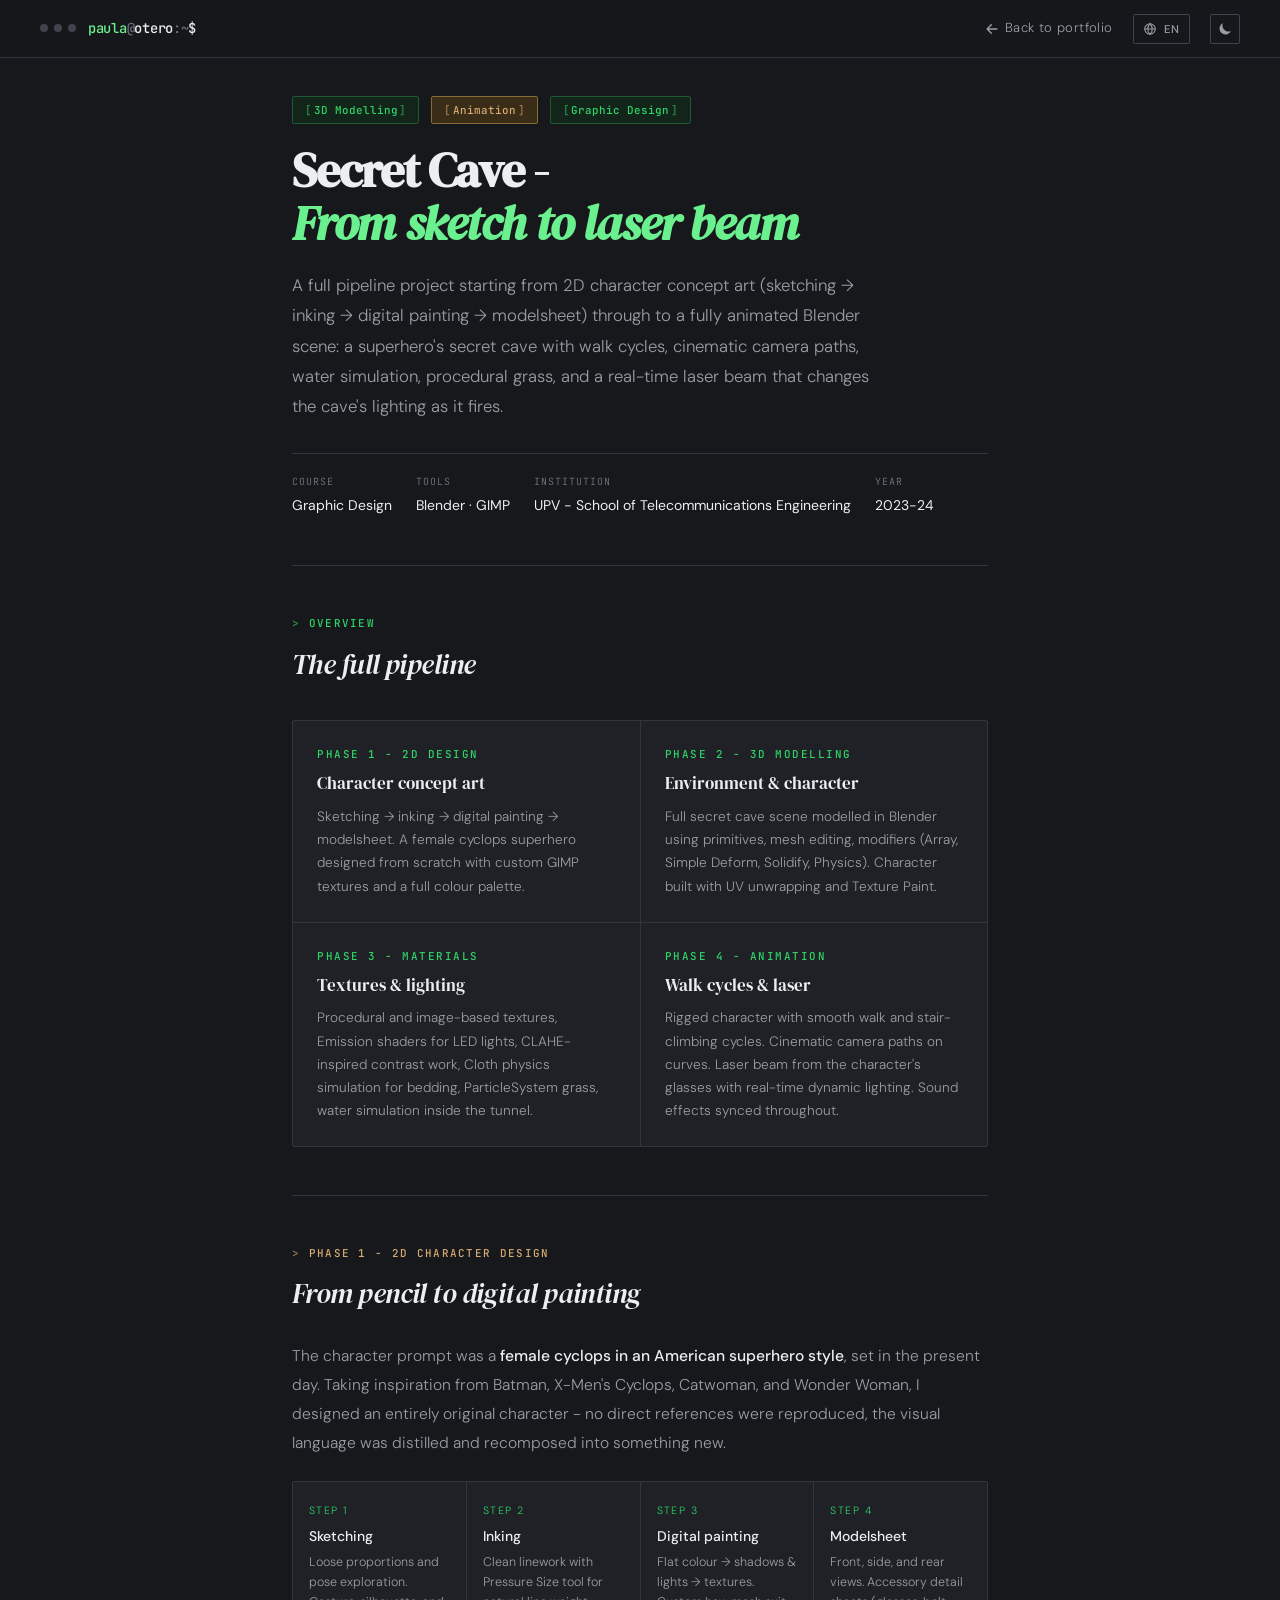
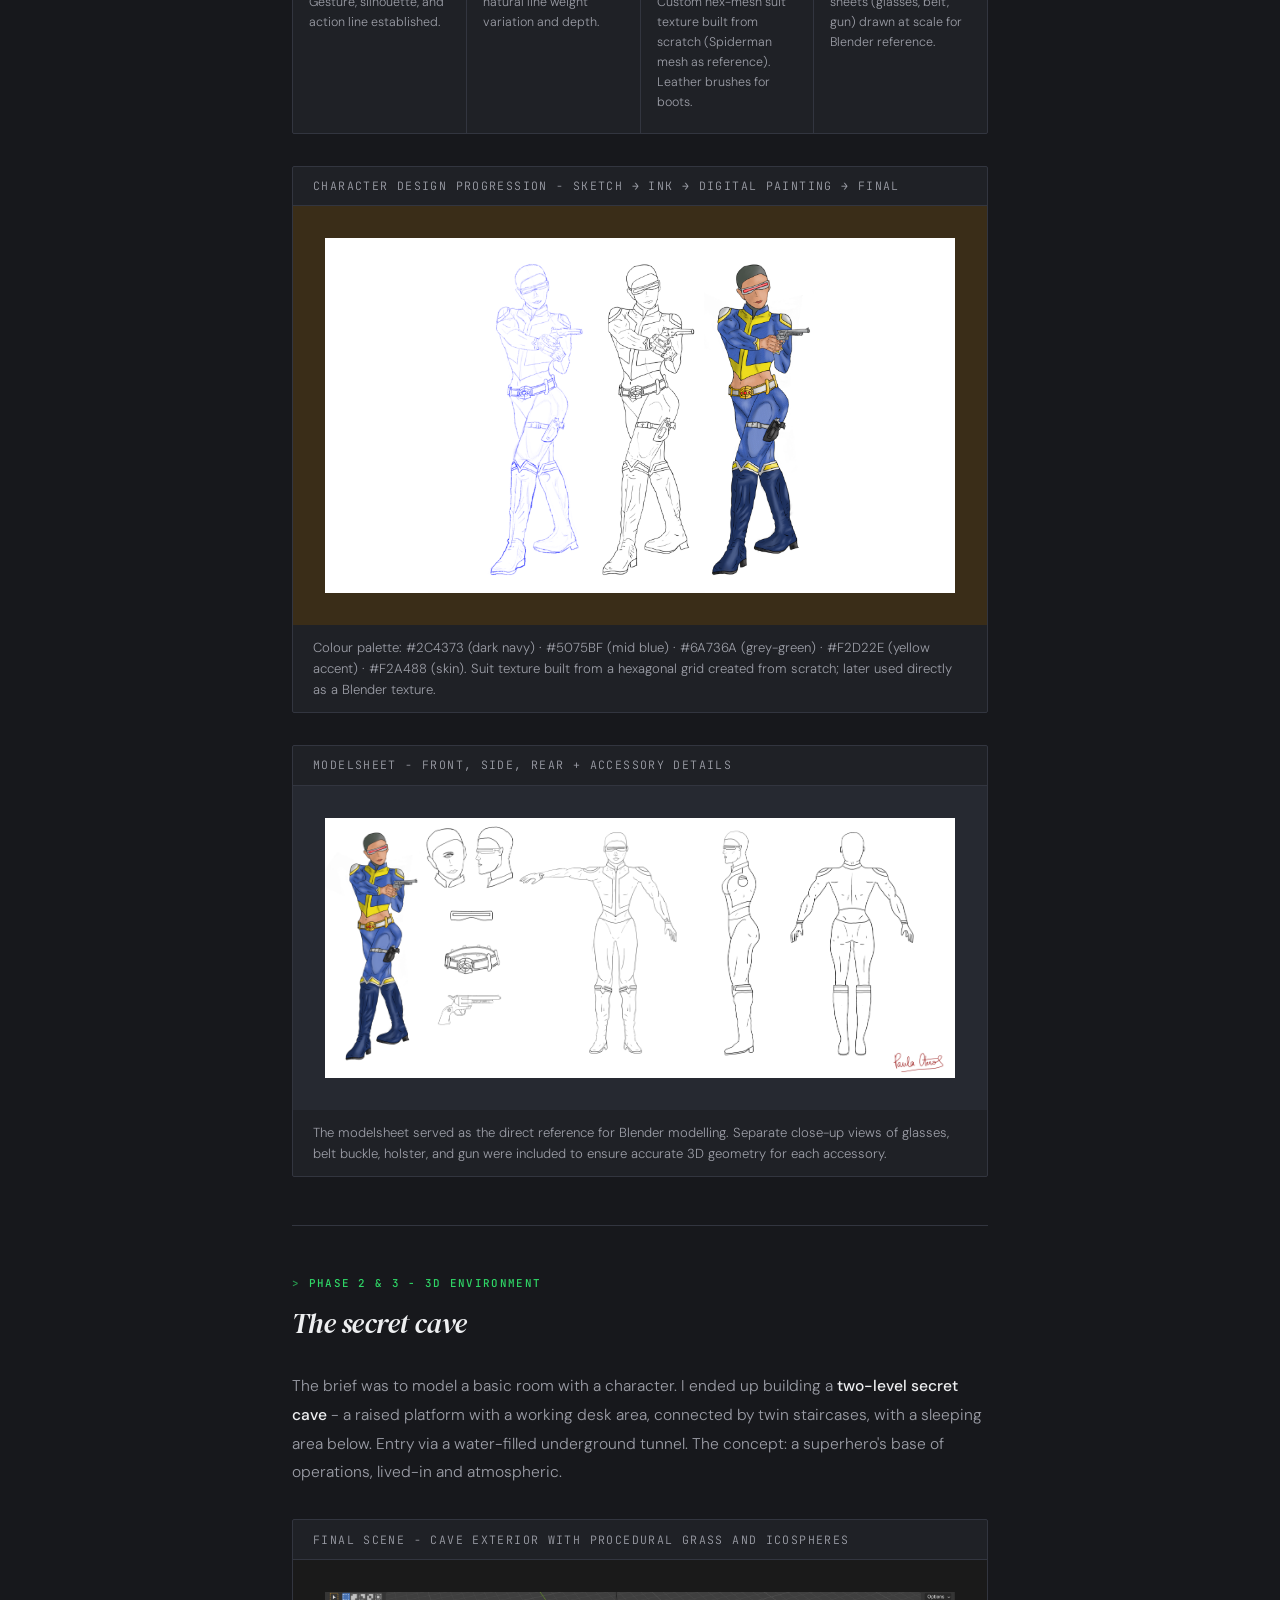
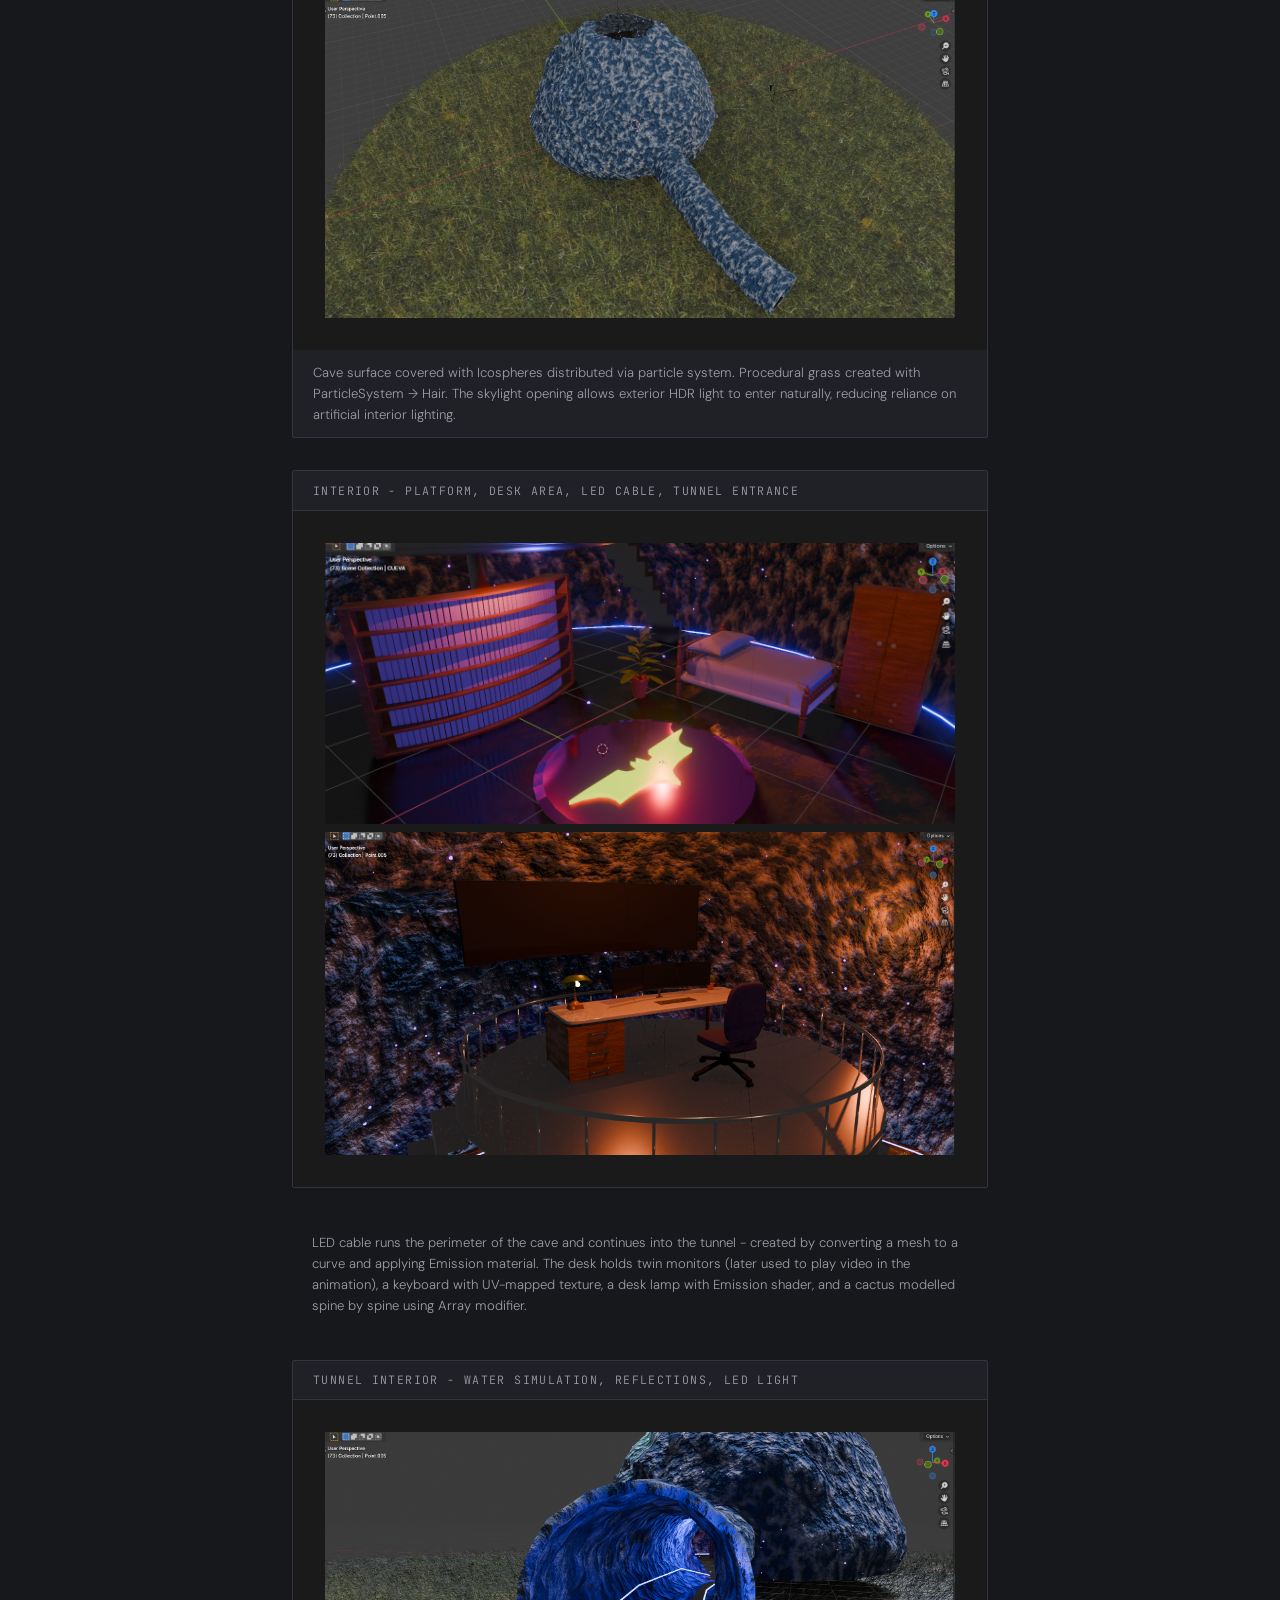
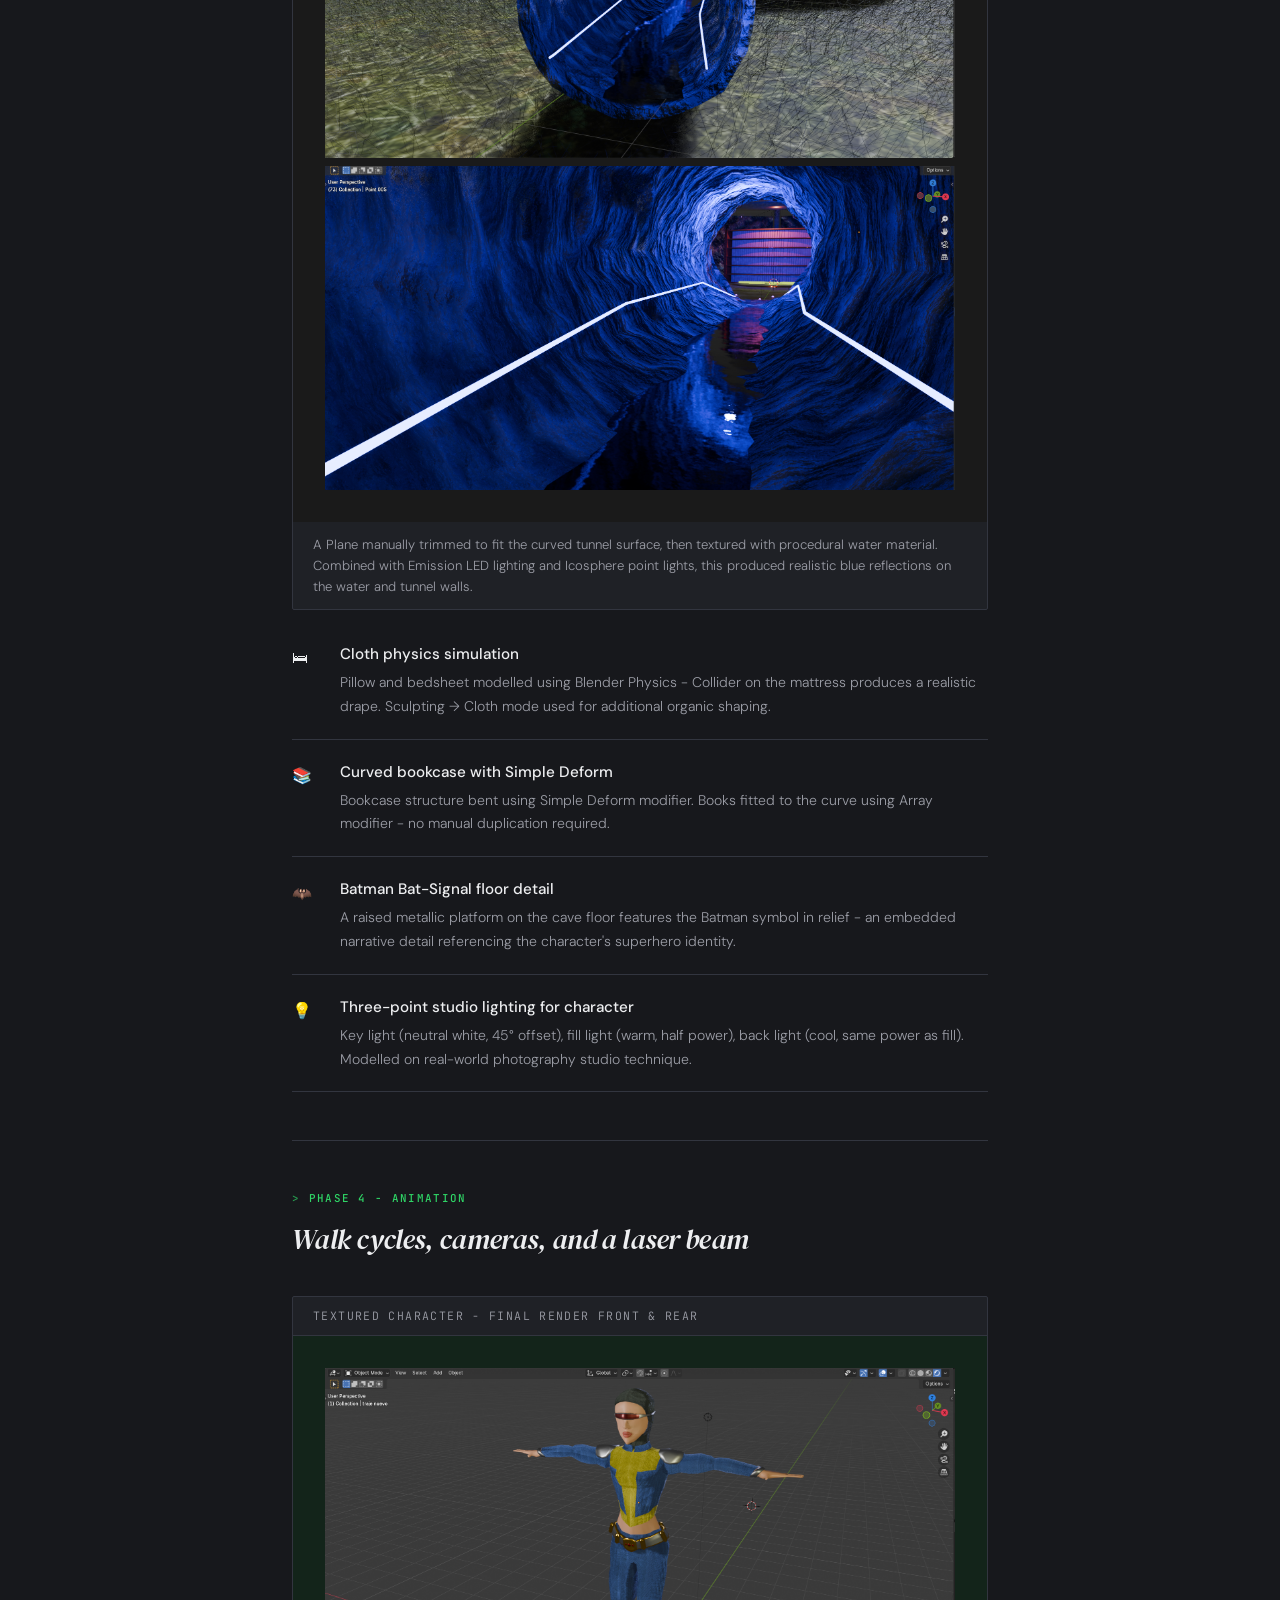
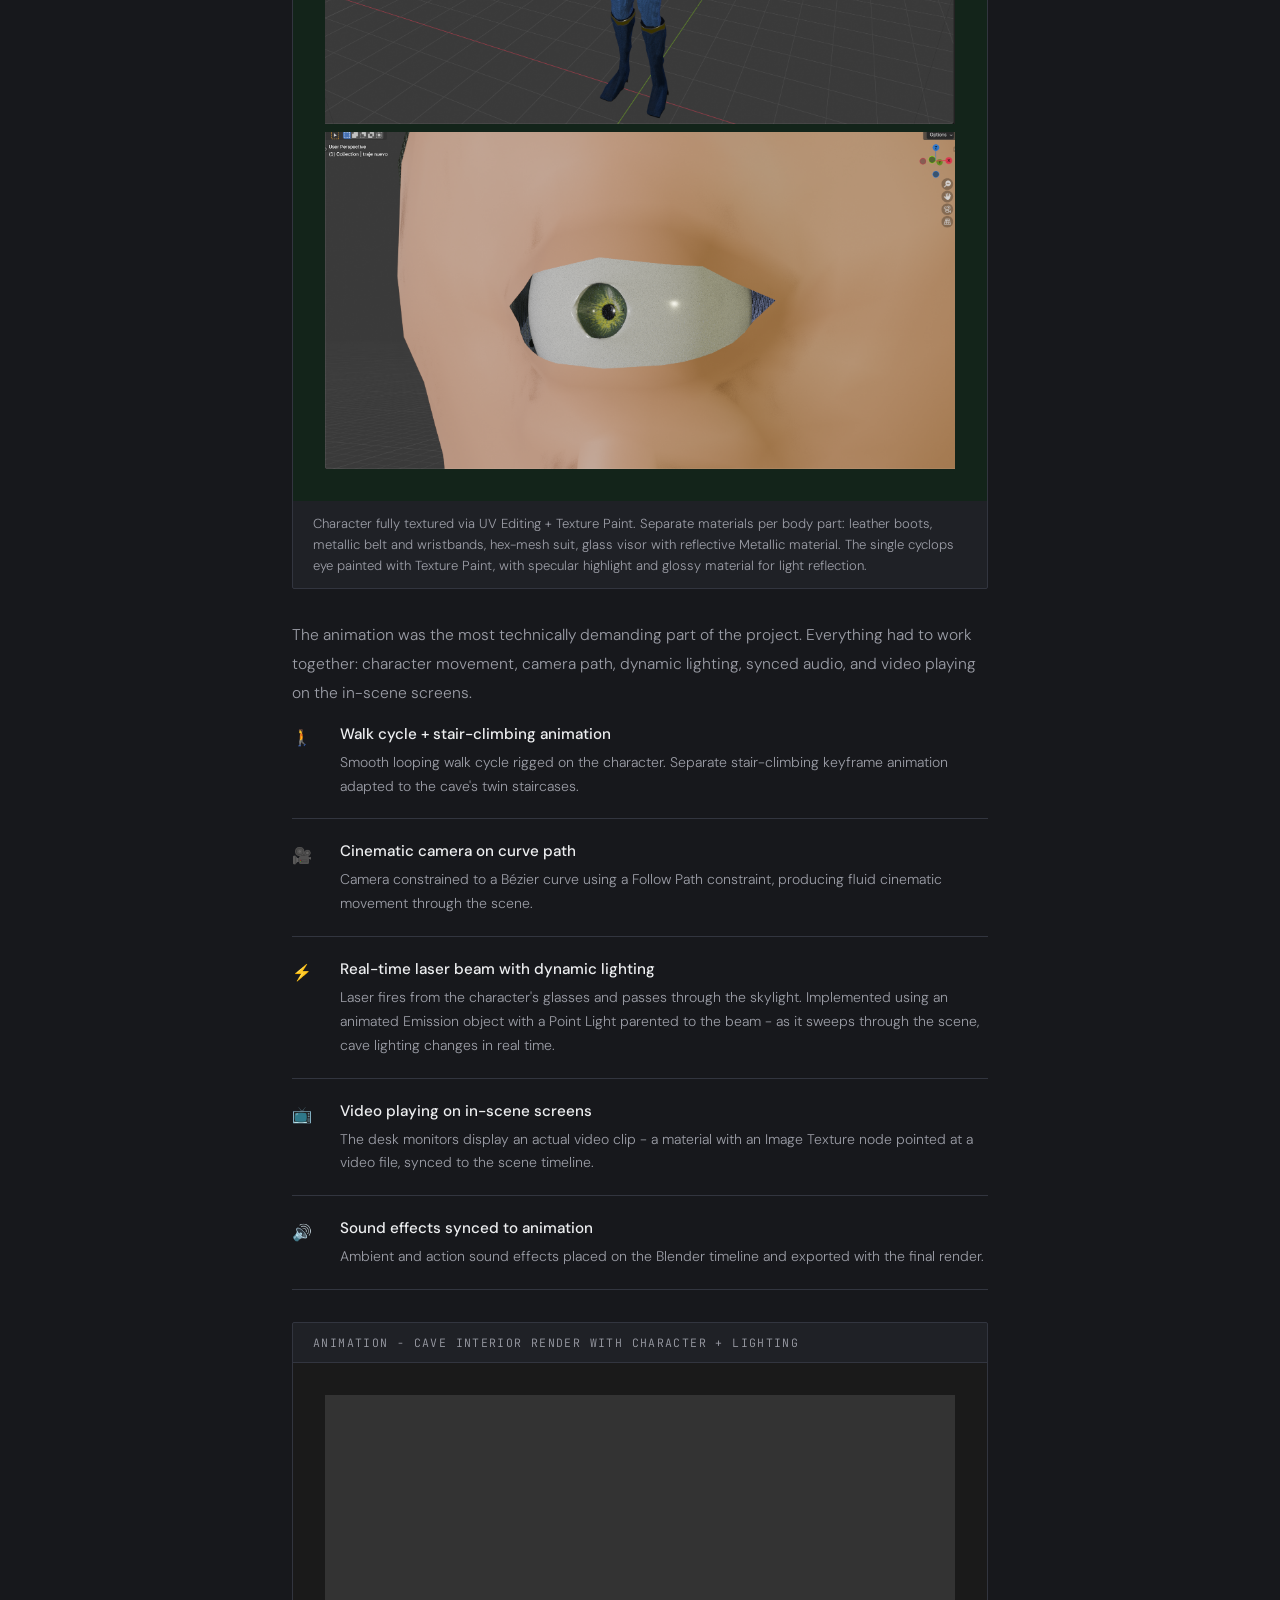
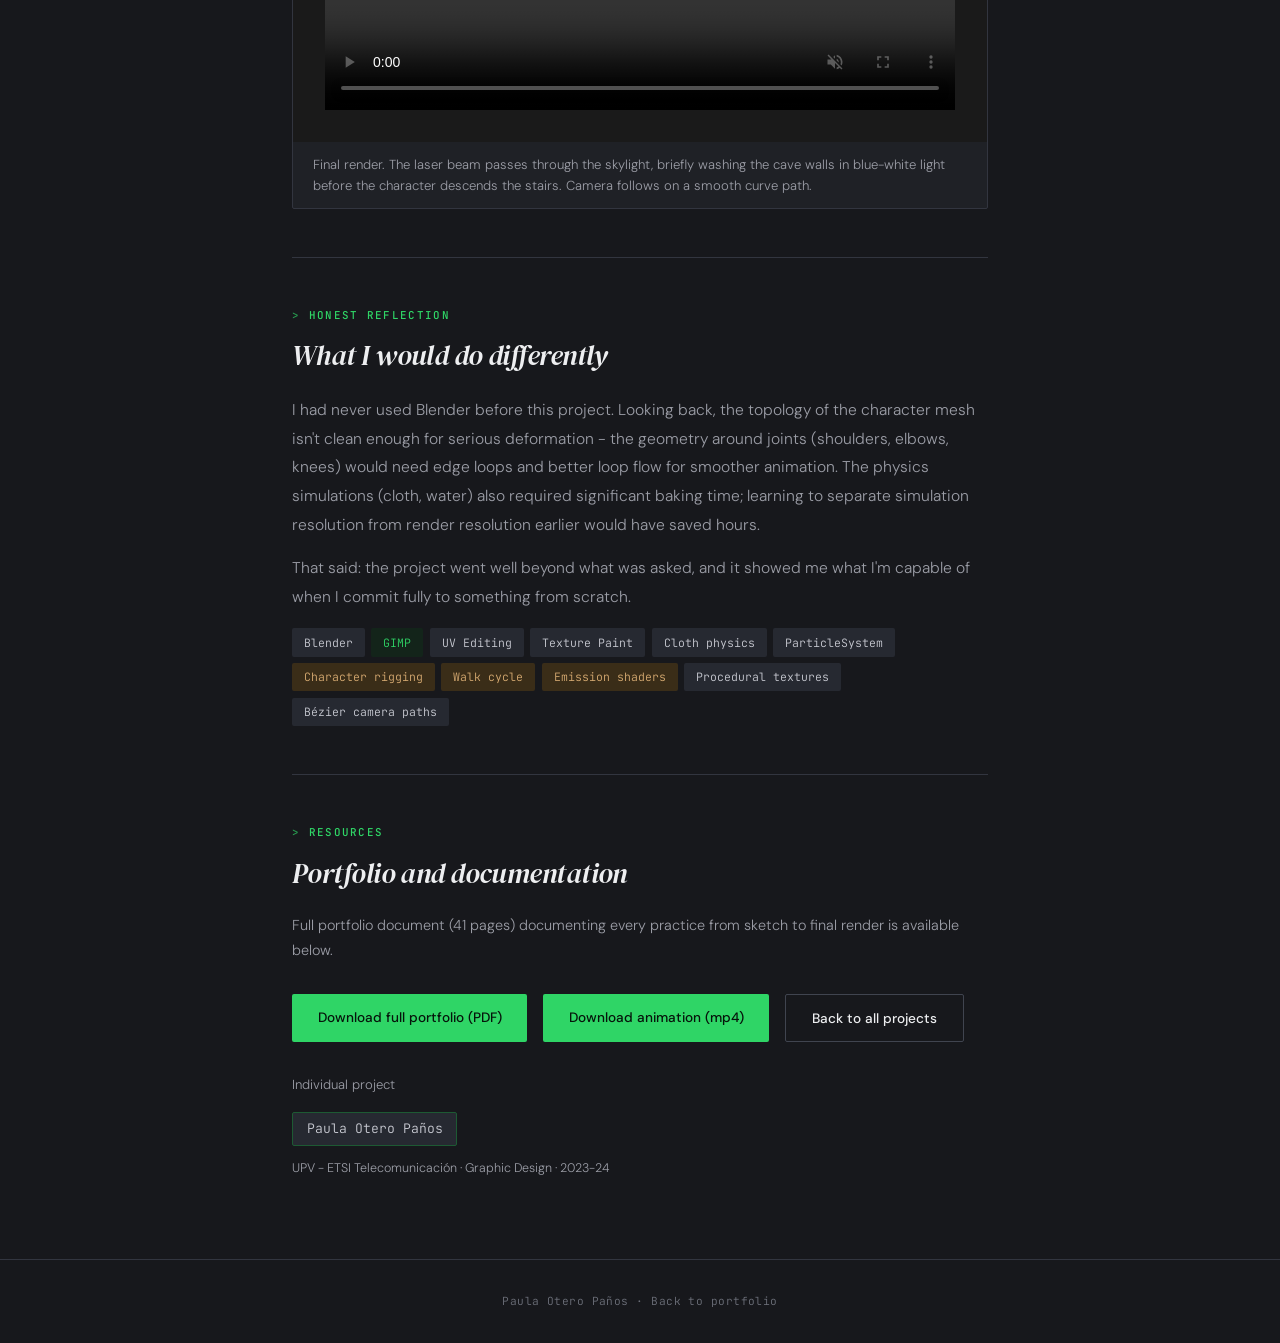
==== commit a7b3fc85: "projects updated with new style and languages" ====
--- a/blender.html
+++ b/blender.html
@@ -12,8 +12,8 @@
     } catch (e) {}
   })();
 </script>
-<title>Blender - Secret Cave - Paula Otero Paños</title>
-<link href="https://fonts.googleapis.com/css2?family=DM+Serif+Display:ital@0;1&family=DM+Sans:opsz,wght@9..40,300;9..40,400;9..40,500&display=swap" rel="stylesheet">
+<title>Blender - Secret Cave</title>
+<link href="https://fonts.googleapis.com/css2?family=DM+Serif+Display:ital@0;1&family=DM+Sans:opsz,wght@9..40,300;9..40,400;9..40,500&family=Caveat:wght@500;600;700&family=JetBrains+Mono:wght@400;500&display=swap" rel="stylesheet">
 <style>
   :root {
     --bg: #F7F6F2;
@@ -160,17 +160,32 @@
     .meta-row { gap: 1rem; }
   }
 </style>
+<link rel="icon" type="image/svg+xml" href="data:image/svg+xml,%3Csvg xmlns=%22http://www.w3.org/2000/svg%22 viewBox=%220 0 100 100%22%3E%3Crect width=%22100%22 height=%22100%22 rx=%2222%22 fill=%22%2317181C%22/%3E%3Cpolyline points=%2213,34 31,50 13,66%22 fill=%22none%22 stroke=%22%236BF08F%22 stroke-width=%229%22 stroke-linecap=%22round%22 stroke-linejoin=%22round%22/%3E%3Cpath d=%22M45 74V27h14a14 14 0 0 1 0 28H45%22 fill=%22none%22 stroke=%22%23fff%22 stroke-width=%229%22 stroke-linecap=%22round%22 stroke-linejoin=%22round%22/%3E%3Cline x1=%2266%22 y1=%2276%22 x2=%2288%22 y2=%2276%22 stroke=%22%236BF08F%22 stroke-width=%229%22 stroke-linecap=%22round%22/%3E%3C/svg%3E">
+<link rel="stylesheet" href="assets/site.css">
+<script src="assets/site.js"></script>
 </head>
-<body>
+<body data-page="blender">
 
 <nav>
-  <a href="index.html" class="nav-logo">Paula Otero</a>
-  <div class="nav-right" style="display:flex; align-items:center; gap:1.25rem;">
-  <a href="index.html#proyectos" class="nav-back">
-    <svg width="14" height="14" viewBox="0 0 20 20" fill="currentColor"><path fill-rule="evenodd" d="M9.707 16.707a1 1 0 01-1.414 0l-6-6a1 1 0 010-1.414l6-6a1 1 0 011.414 1.414L5.414 9H17a1 1 0 110 2H5.414l4.293 4.293a1 1 0 010 1.414z" clip-rule="evenodd"/></svg>
-    Back to portfolio
-  </a>
-    <button class="theme-toggle" id="theme-toggle" aria-label="Toggle light / dark theme" title="Toggle theme">
+  <a href="index.html" class="nav-logo" aria-label="Paula Otero"><span class="nl-text" aria-hidden="true"><span class="nl-u">paula</span><span class="nl-s">@</span>otero<span class="nl-s">:~</span><span class="nl-p">$</span></span></a>
+  <div class="nav-right">
+    <a href="index.html#proyectos" class="nav-back">
+      <svg viewBox="0 0 20 20" fill="currentColor"><path fill-rule="evenodd" d="M9.707 16.707a1 1 0 01-1.414 0l-6-6a1 1 0 010-1.414l6-6a1 1 0 011.414 1.414L5.414 9H17a1 1 0 110 2H5.414l4.293 4.293a1 1 0 010 1.414z" clip-rule="evenodd"/></svg>
+      <span data-i18n="common.back">Back to portfolio</span>
+    </a>
+    <div class="lang-switch" id="lang-switch">
+      <button class="lang-toggle" id="lang-toggle" type="button" aria-haspopup="true" aria-expanded="false" aria-controls="lang-menu" aria-label="Language" title="Language" data-i18n-attr="aria-label:common.lang;title:common.lang">
+        <svg viewBox="0 0 20 20" fill="none" stroke="currentColor" stroke-width="1.5" stroke-linecap="round" aria-hidden="true"><circle cx="10" cy="10" r="7.5"/><path d="M2.5 10h15M10 2.5c2.2 2.1 3.3 4.6 3.3 7.5s-1.1 5.4-3.3 7.5c-2.2-2.1-3.3-4.6-3.3-7.5S7.8 4.6 10 2.5z"/></svg>
+        <span id="lang-current">EN</span>
+      </button>
+      <ul class="lang-menu" id="lang-menu">
+        <li><button type="button" data-lang="en">English <span class="code">EN</span></button></li>
+        <li><button type="button" data-lang="es">Español <span class="code">ES</span></button></li>
+        <li><button type="button" data-lang="fr">Français <span class="code">FR</span></button></li>
+        <li><button type="button" data-lang="de">Deutsch <span class="code">DE</span></button></li>
+      </ul>
+    </div>
+    <button class="theme-toggle" id="theme-toggle" aria-label="Toggle light / dark theme" title="Toggle theme" data-i18n-attr="aria-label:common.themeAria;title:common.themeTitle">
       <svg class="icon-sun" viewBox="0 0 20 20" fill="currentColor"><path d="M10 4a1 1 0 011-1V2a1 1 0 10-2 0v1a1 1 0 011 1zm0 12a1 1 0 011 1v1a1 1 0 11-2 0v-1a1 1 0 011-1zM4 10a1 1 0 01-1 1H2a1 1 0 110-2h1a1 1 0 011 1zm14 0a1 1 0 01-1 1h-1a1 1 0 110-2h1a1 1 0 011 1zM5.64 5.64a1 1 0 010-1.41l-.71-.71a1 1 0 10-1.41 1.41l.7.71a1 1 0 001.42 0zm9.9 9.9a1 1 0 010-1.41l.7-.71a1 1 0 111.42 1.41l-.71.71a1 1 0 01-1.41 0zM5.64 14.36a1 1 0 00-1.41 0l-.71.7a1 1 0 101.41 1.42l.71-.71a1 1 0 000-1.41zm9.9-9.9a1 1 0 00-1.41 0l-.71.7a1 1 0 001.41 1.42l.71-.71a1 1 0 000-1.41zM10 6a4 4 0 100 8 4 4 0 000-8z"/></svg>
       <svg class="icon-moon" viewBox="0 0 20 20" fill="currentColor"><path d="M17.293 13.293A8 8 0 016.707 2.707a8.001 8.001 0 1010.586 10.586z"/></svg>
     </button>
@@ -186,8 +201,8 @@
       <span class="badge badge-amber">Animation</span>
       <span class="badge badge-blue">Graphic Design</span>
     </div>
-    <h1 class="project-title">Secret Cave -<br><em>From sketch to laser beam</em></h1>
-    <p class="project-subtitle">
+    <h1 data-i18n="blender.title" class="project-title">Secret Cave -<br><em>From sketch to laser beam</em></h1>
+    <p data-i18n="blender.subtitle" class="project-subtitle">
       A full pipeline project starting from 2D character concept art (sketching → inking → 
       digital painting → modelsheet) through to a fully animated Blender scene: 
       a superhero's secret cave with walk cycles, cinematic camera paths, water simulation, 
@@ -195,19 +210,19 @@
     </p>
     <div class="meta-row">
       <div class="meta-item">
-        <span class="meta-key">Course</span>
-        <span class="meta-val">Graphic Design - BSc Digital &amp; Multimedia Technology</span>
+        <span data-i18n="common.course" class="meta-key">Course</span>
+        <span class="meta-val">Graphic Design</span>
       </div>
       <div class="meta-item">
-        <span class="meta-key">Tools</span>
+        <span data-i18n="common.tools" class="meta-key">Tools</span>
         <span class="meta-val">Blender · GIMP </span>
       </div>
       <div class="meta-item">
-        <span class="meta-key">Institution</span>
-        <span class="meta-val">UPV - ETSI Telecomunicación</span>
+        <span data-i18n="common.institution" class="meta-key">Institution</span>
+        <span data-i18n="common.upvSchool" class="meta-val">UPV - School of Telecommunications Engineering</span>
       </div>
       <div class="meta-item">
-        <span class="meta-key">Year</span>
+        <span data-i18n="common.year" class="meta-key">Year</span>
         <span class="meta-val">2023-24</span>
       </div>
     </div>
@@ -217,7 +232,7 @@
 
   <!-- PROJECT OVERVIEW -->
   <section>
-    <p class="label">Overview</p>
+    <p data-i18n="common.overview" class="label">Overview</p>
     <h2 style="font-family:'DM Serif Display',serif;font-size:1.75rem;letter-spacing:-0.02em;margin-bottom:1.5rem;">The full pipeline</h2>
 
     <div class="phases">
@@ -286,7 +301,7 @@
     <div class="screenshot-block">
       <div class="screenshot-label">Character design progression - sketch → ink → digital painting → final</div>
       <div class="screenshot-img amber">
-        <img src="images/gimp.png" alt="2D design process"
+        <img loading="lazy" src="images/gimp.png" alt="2D design process"
         style="width:100%; height:100%; object-fit:cover;">
       </div>
       <p class="screenshot-caption">Colour palette: #2C4373 (dark navy) · #5075BF (mid blue) · #6A736A (grey-green) · #F2D22E (yellow accent) · #F2A488 (skin). Suit texture built from a hexagonal grid created from scratch; later used directly as a Blender texture.</p>
@@ -295,7 +310,7 @@
     <div class="screenshot-block">
       <div class="screenshot-label">Modelsheet - front, side, rear + accessory details</div>
       <div class="screenshot-img gray">
-        <img src="images/modelsheet.png" alt="Modelsheet"
+        <img loading="lazy" src="images/modelsheet.png" alt="Modelsheet"
         style="width:100%; height:100%; object-fit:cover;">
       </div>
       <p class="screenshot-caption">The modelsheet served as the direct reference for Blender modelling. Separate close-up views of glasses, belt buckle, holster, and gun were included to ensure accurate 3D geometry for each accessory.</p>
@@ -321,7 +336,7 @@
     <div class="screenshot-block">
       <div class="screenshot-label">Final scene - cave exterior with procedural grass and icospheres</div>
       <div class="screenshot-img dark">
-        <img src="images/cave_blender.png" alt="Cave exterior"
+        <img loading="lazy" src="images/cave_blender.png" alt="Cave exterior"
         style="width:100%; height:100%; object-fit:cover;">
       </div>
       <p class="screenshot-caption">Cave surface covered with Icospheres distributed via particle system. Procedural grass created with ParticleSystem → Hair. The skylight opening allows exterior HDR light to enter naturally, reducing reliance on artificial interior lighting.</p>
@@ -330,9 +345,9 @@
     <div class="screenshot-block">
       <div class="screenshot-label">Interior - platform, desk area, LED cable, tunnel entrance</div>
       <div class="screenshot-img dark">
-         <img src="images/cave_interior.png" alt="Cave interior"
-        style="width:100%; height:100%; object-fit:cover;">
-          <img src="images/cave_interior2.png" alt="Cave interior 2"
+         <img loading="lazy" src="images/cave_interior.png" alt="Cave interior"
+        style="width:100%; height:100%; object-fit:cover;">
+          <img loading="lazy" src="images/cave_interior2.png" alt="Cave interior 2"
         style="width:100%; height:100%; object-fit:cover;">
       </div>
       </div>
@@ -342,9 +357,9 @@
     <div class="screenshot-block">
       <div class="screenshot-label">Tunnel interior - water simulation, reflections, LED light</div>
       <div class="screenshot-img dark">
-          <img src="images/tunnel.png" alt="Tunnel 1"
-        style="width:100%; height:100%; object-fit:cover;">
-          <img src="images/tunnel2.png" alt="Tunnel 2"
+          <img loading="lazy" src="images/tunnel.png" alt="Tunnel 1"
+        style="width:100%; height:100%; object-fit:cover;">
+          <img loading="lazy" src="images/tunnel2.png" alt="Tunnel 2"
         style="width:100%; height:100%; object-fit:cover;">
       </div>
       <p class="screenshot-caption">A Plane manually trimmed to fit the curved tunnel surface, then textured with procedural water material. Combined with Emission LED lighting and Icosphere point lights, this produced realistic blue reflections on the water and tunnel walls.</p>
@@ -392,9 +407,9 @@
     <div class="screenshot-block">
       <div class="screenshot-label">Textured character - final render front &amp; rear</div>
       <div class="screenshot-img blue">
-          <img src="images/character_blender.png" alt="Modelsheet"
+          <img loading="lazy" src="images/character_blender.png" alt="Modelsheet"
           style="width:100%; height:100%; object-fit:cover;">
-          <img src="images/eye.png" alt="Modelsheet"
+          <img loading="lazy" src="images/eye.png" alt="Modelsheet"
           style="width:100%; height:100%; object-fit:cover;">
       </div>
       <p class="screenshot-caption">Character fully textured via UV Editing + Texture Paint. Separate materials per body part: leather boots, metallic belt and wristbands, hex-mesh suit, glass visor with reflective Metallic material. The single cyclops eye painted with Texture Paint, with specular highlight and glossy material for light reflection.</p>
@@ -470,7 +485,7 @@
 
   <!-- REFLECTIONS -->
   <section>
-    <p class="label">Honest reflection</p>
+    <p data-i18n="common.honestReflection" class="label">Honest reflection</p>
     <h2 style="font-family:'DM Serif Display',serif;font-size:1.75rem;letter-spacing:-0.02em;margin-bottom:1rem;">What I would do differently</h2>
     <div class="prose">
       <p>
@@ -505,17 +520,17 @@
 
   <!-- RESOURCES -->
   <section>
-    <p class="label">Resources</p>
+    <p data-i18n="common.resources" class="label">Resources</p>
     <h2 style="font-family:'DM Serif Display',serif;font-size:1.75rem;letter-spacing:-0.02em;margin-bottom:1rem;">Portfolio and documentation</h2>
     <p style="font-size:0.9rem;color:var(--muted);font-weight:300;margin-bottom:1.5rem;">
       Full portfolio document (41 pages) documenting every practice from sketch to final render is available below.
     </p>
     <div class="action-row">
-      <a href="presentations/BLENDER_presentation.pdf" target="_blank" class="btn-primary">Download full portfolio (PDF)</a>
-      <a href="videos/animation_35Mb.mp4" target="_blank" class="btn-primary">Download animation (mp4)</a>
-      <a href="index.html#proyectos" class="btn-secondary">Back to all projects</a>
-    </div>
-    <p style="font-size:0.82rem;color:var(--muted);font-weight:300;margin-top:2rem;margin-bottom:0.5rem;">Individual project</p>
+      <a data-i18n="common.dlPortfolio" href="presentations/BLENDER_presentation.pdf" target="_blank" class="btn-primary">Download full portfolio (PDF)</a>
+      <a data-i18n="common.dlAnimation" href="videos/animation_35Mb.mp4" target="_blank" class="btn-primary">Download animation (mp4)</a>
+      <a data-i18n="common.backAll" href="index.html#proyectos" class="btn-secondary">Back to all projects</a>
+    </div>
+    <p data-i18n="common.individual" style="font-size:0.82rem;color:var(--muted);font-weight:300;margin-top:2rem;margin-bottom:0.5rem;">Individual project</p>
     <div class="team-row">
       <span class="team-chip">Paula Otero Paños</span>
     </div>
@@ -527,24 +542,8 @@
 </main>
 
 <footer>
-  Paula Otero Paños · <a href="index.html" style="color:inherit;text-decoration:none;">Back to portfolio</a>
+  Paula Otero Paños · <a href="index.html" data-i18n="common.back">Back to portfolio</a>
 </footer>
 
-<script>
-(function(){
-  const btn = document.getElementById('theme-toggle');
-  if (!btn) return;
-  btn.addEventListener('click', () => {
-    const isDark = document.documentElement.getAttribute('data-theme') === 'dark';
-    if (isDark) {
-      document.documentElement.removeAttribute('data-theme');
-      try { localStorage.setItem('theme', 'light'); } catch (e) {}
-    } else {
-      document.documentElement.setAttribute('data-theme', 'dark');
-      try { localStorage.setItem('theme', 'dark'); } catch (e) {}
-    }
-  });
-})();
-</script>
 </body>
 </html>
--- a/assets/site.css
+++ b/assets/site.css
@@ -0,0 +1,129 @@
+/* ═══════════════════════════════════════════════════════════
+   Shared styles for project sub-pages.
+   Loaded AFTER each page's inline <style>, so it overrides the
+   old fonts / palette / nav and aligns them with index.html.
+   ═══════════════════════════════════════════════════════════ */
+
+/* ── Palette (same values as index.html) ─────────────────── */
+:root {
+  --mono: 'JetBrains Mono', ui-monospace, 'SF Mono', 'Cascadia Mono', Menlo, Consolas, monospace;
+  --surface-2: #EFEDE7;
+  --muted-dim: #8A8880;
+  --subtle-strong: #D3D1C9;
+  --accent-text: #1B3FAB;
+  --on-accent: #FFFFFF;
+}
+[data-theme="dark"] {
+  --bg: #17181C;
+  --surface: #1F2126;
+  --surface-2: #272A31;
+  --text: #EDEEF0;
+  --muted: #9B9DA6;
+  --muted-dim: #6D707A;
+  --subtle: #32353F;
+  --subtle-strong: #40444F;
+  --accent: #2FD566;
+  --accent-light: #13241A;
+  --accent-mid: #1D5A33;
+  --accent-text: #6BF08F;
+  --on-accent: #06140B;
+  --nav-bg: rgba(23,24,28,0.82);
+}
+
+/* Non-English visitors: hide the page until the translation is applied */
+html.i18n-pending body { visibility: hidden; }
+
+::selection { background: var(--accent-mid); color: var(--text); }
+body { font-weight: 300; }
+
+/* ── Nav: shell-prompt logo, language switcher, theme toggle ── */
+nav {
+  background: var(--nav-bg);
+  border-bottom: 1px solid var(--subtle);
+}
+.nav-logo {
+  font-family: var(--mono); font-size: 0.86rem; font-weight: 500; letter-spacing: -0.02em;
+  display: inline-flex; align-items: center; white-space: nowrap; color: var(--text); text-decoration: none;
+}
+.nav-logo::before {
+  content: ''; flex-shrink: 0; width: 8px; height: 8px; margin-right: 40px; border-radius: 50%;
+  background: var(--subtle-strong); box-shadow: 14px 0 0 var(--subtle-strong), 28px 0 0 var(--subtle-strong);
+}
+.nav-logo .nl-u { color: var(--accent-text); }
+.nav-logo .nl-s { color: var(--muted-dim); }
+.nav-logo .nl-p { color: var(--green); }
+@media (max-width: 900px) { .nav-logo::before { display: none; } }
+
+.nav-right { display: flex; align-items: center; gap: 1.25rem; }
+.nav-back { font-size: 0.82rem; color: var(--muted); text-decoration: none; display: flex; align-items: center; gap: 0.4rem; letter-spacing: 0.03em; transition: color 0.2s; }
+.nav-back:hover { color: var(--accent-text); }
+.nav-back svg { width: 14px; height: 14px; flex-shrink: 0; }
+
+.theme-toggle { border-color: var(--subtle-strong); }
+.theme-toggle:hover { border-color: var(--accent); color: var(--accent-text); }
+
+/* language switcher */
+.lang-switch { position: relative; flex-shrink: 0; }
+.lang-toggle {
+  height: 30px; padding: 0 0.6rem; border-radius: 2px; border: 1px solid var(--subtle-strong);
+  background: transparent; color: var(--muted); cursor: pointer;
+  display: flex; align-items: center; gap: 0.4rem;
+  font-family: 'DM Sans', sans-serif; font-size: 0.7rem; font-weight: 500; letter-spacing: 0.08em;
+  transition: border-color 0.2s, color 0.2s;
+}
+.lang-toggle:hover, .lang-toggle[aria-expanded="true"] { border-color: var(--accent); color: var(--accent-text); }
+.lang-toggle svg { width: 14px; height: 14px; flex-shrink: 0; }
+.lang-menu {
+  position: absolute; top: calc(100% + 10px); right: 0; min-width: 160px; list-style: none;
+  background: var(--surface); border: 1px solid var(--subtle-strong); border-radius: 2px;
+  padding: 0.3rem; display: none; z-index: 120; box-shadow: 0 10px 28px rgba(0,0,0,0.14);
+}
+.lang-switch.open .lang-menu { display: block; }
+.lang-menu button {
+  width: 100%; display: flex; justify-content: space-between; align-items: center; gap: 1rem;
+  background: none; border: none; border-radius: 2px; padding: 0.5rem 0.7rem; cursor: pointer; text-align: left;
+  font-family: 'DM Sans', sans-serif; font-size: 0.82rem; color: var(--muted); transition: background 0.15s, color 0.15s;
+}
+.lang-menu button:hover { background: var(--accent-light); color: var(--accent-text); }
+.lang-menu button[aria-current="true"] { color: var(--accent-text); font-weight: 500; }
+.lang-menu .code { font-size: 0.66rem; letter-spacing: 0.1em; opacity: 0.6; }
+
+@media (max-width: 620px) {
+  nav { padding: 0 1.25rem; }
+  .nav-right { gap: 0.6rem; }
+  .nav-back span { display: none; }
+  .lang-menu { right: -0.25rem; }
+}
+
+/* ── Typography ──────────────────────────────────────────── */
+.page h2 { font-style: italic; font-weight: 400; }
+.project-title em { color: var(--accent-text); }
+
+/* section labels: "> LABEL" in mono (colour variants stay per page) */
+.label { font-family: var(--mono); letter-spacing: 0.12em; }
+.label::before { content: '> '; opacity: 0.7; }
+
+/* monospace for the "data" layer */
+.badge, .tag, .meta-key, .screenshot-label, .diagram-label, .pipeline-step-label,
+.contrib-badge, .team-chip, .role-tag, .stack-key, .problem-col-label, .phase-num,
+.req-label, .algo-block-label, .metric-key, .result-codec, .result-card-label, .result-hero-key {
+  font-family: var(--mono);
+}
+.badge { font-size: 0.68rem; letter-spacing: 0; }
+.badge::before { content: '['; opacity: 0.6; margin-right: 0.15em; }
+.badge::after  { content: ']'; opacity: 0.6; margin-left: 0.15em; }
+.tag { font-size: 0.72rem; letter-spacing: 0; }
+.meta-key { font-size: 0.62rem; letter-spacing: 0.1em; }
+
+/* buttons */
+.btn-primary { background: var(--accent); color: var(--on-accent); }
+.btn-secondary { border-color: var(--subtle-strong); }
+.btn-secondary:hover { border-color: var(--text); }
+
+/* ── Footer (same on every page) ─────────────────────────── */
+footer {
+  border-top: 1px solid var(--subtle); padding: 2rem; text-align: center;
+  font-family: var(--mono); font-size: 0.7rem; color: var(--muted-dim); letter-spacing: 0.04em;
+}
+footer a { color: inherit; text-decoration: none; transition: color 0.2s; }
+footer a:hover { color: var(--accent-text); }
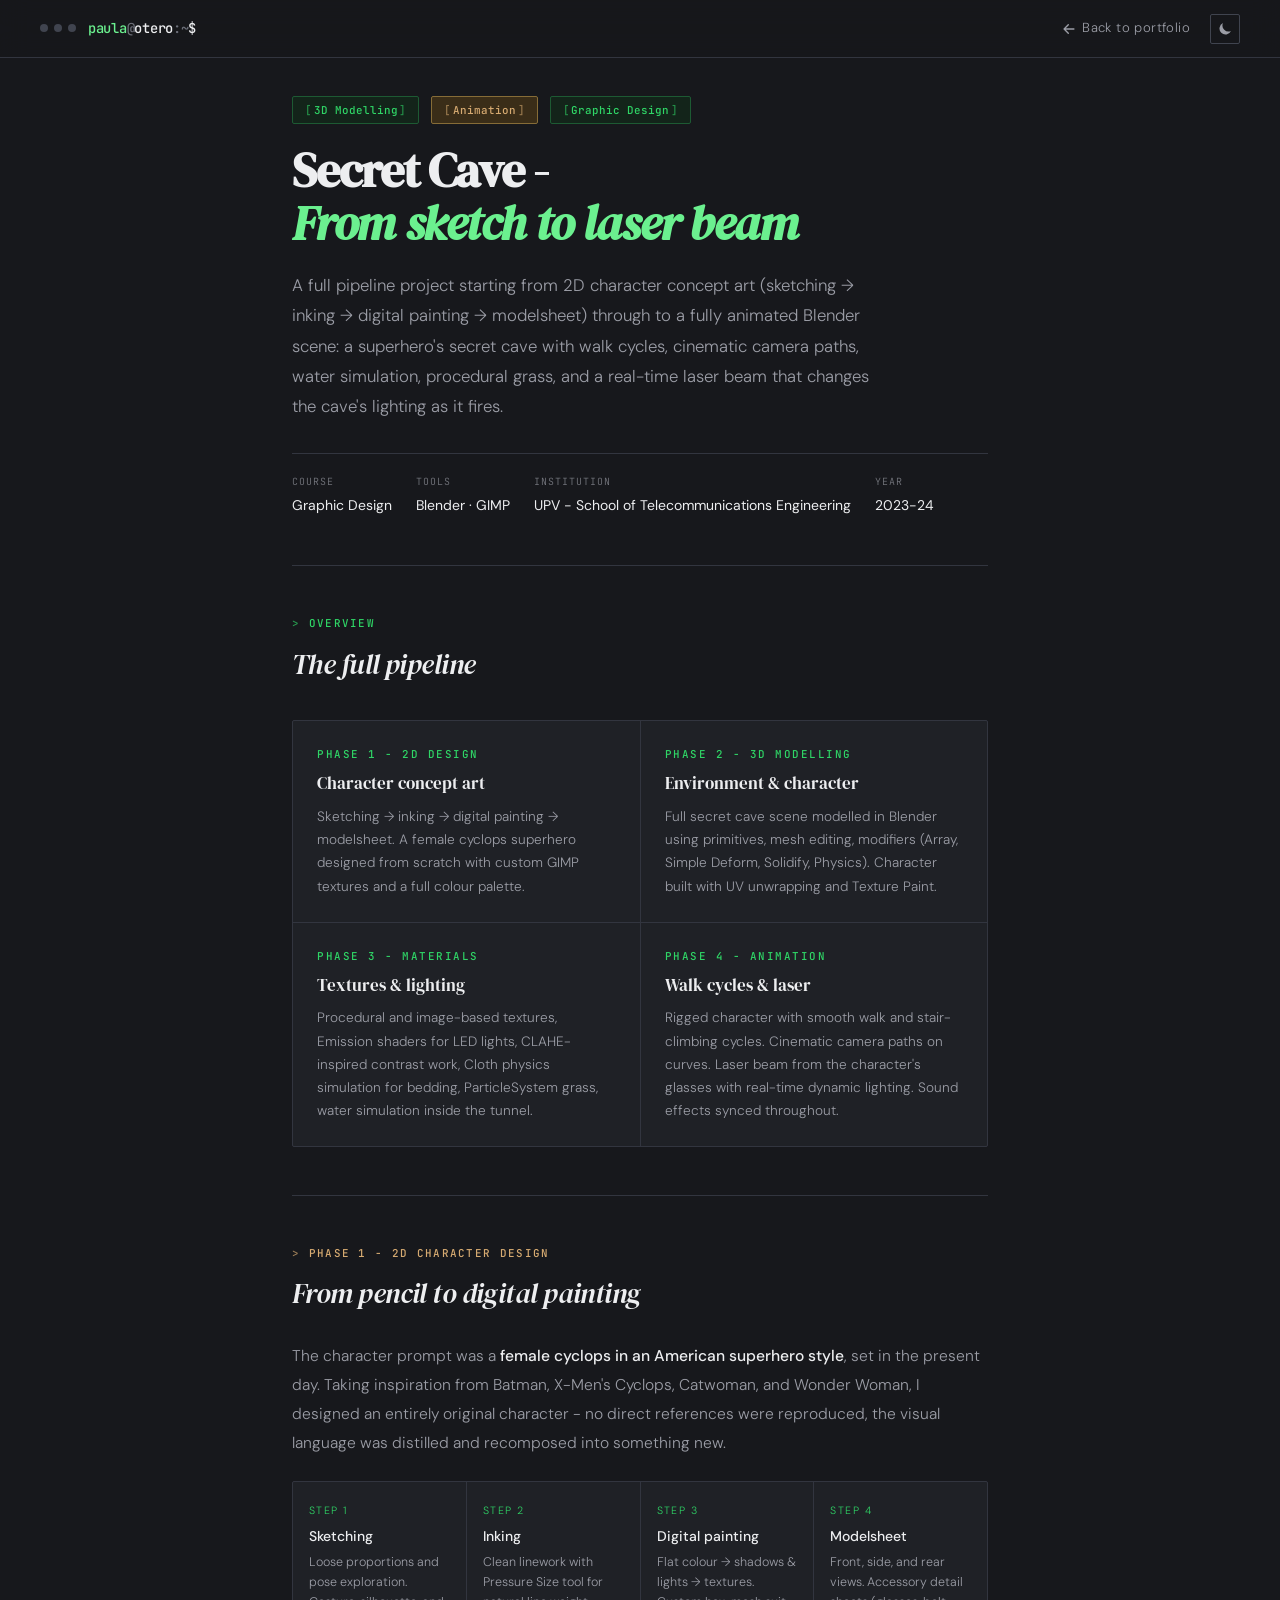
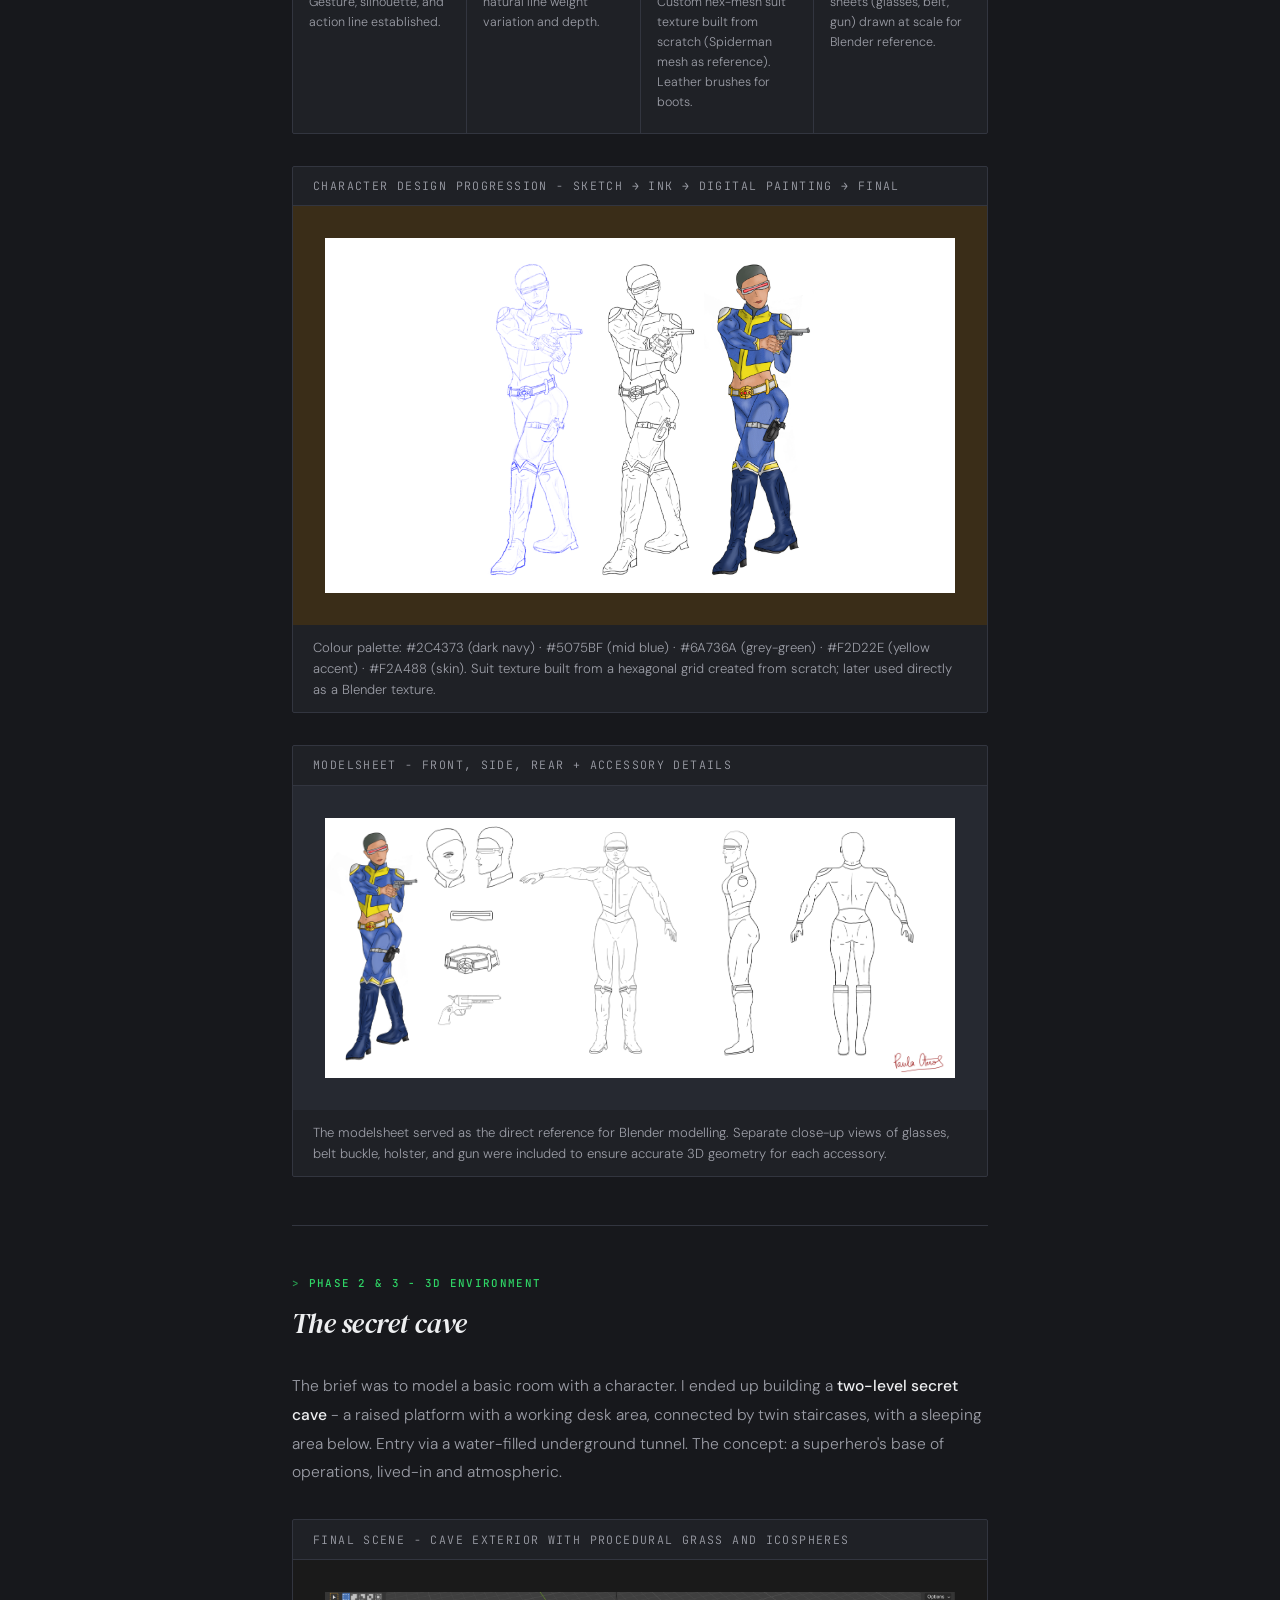
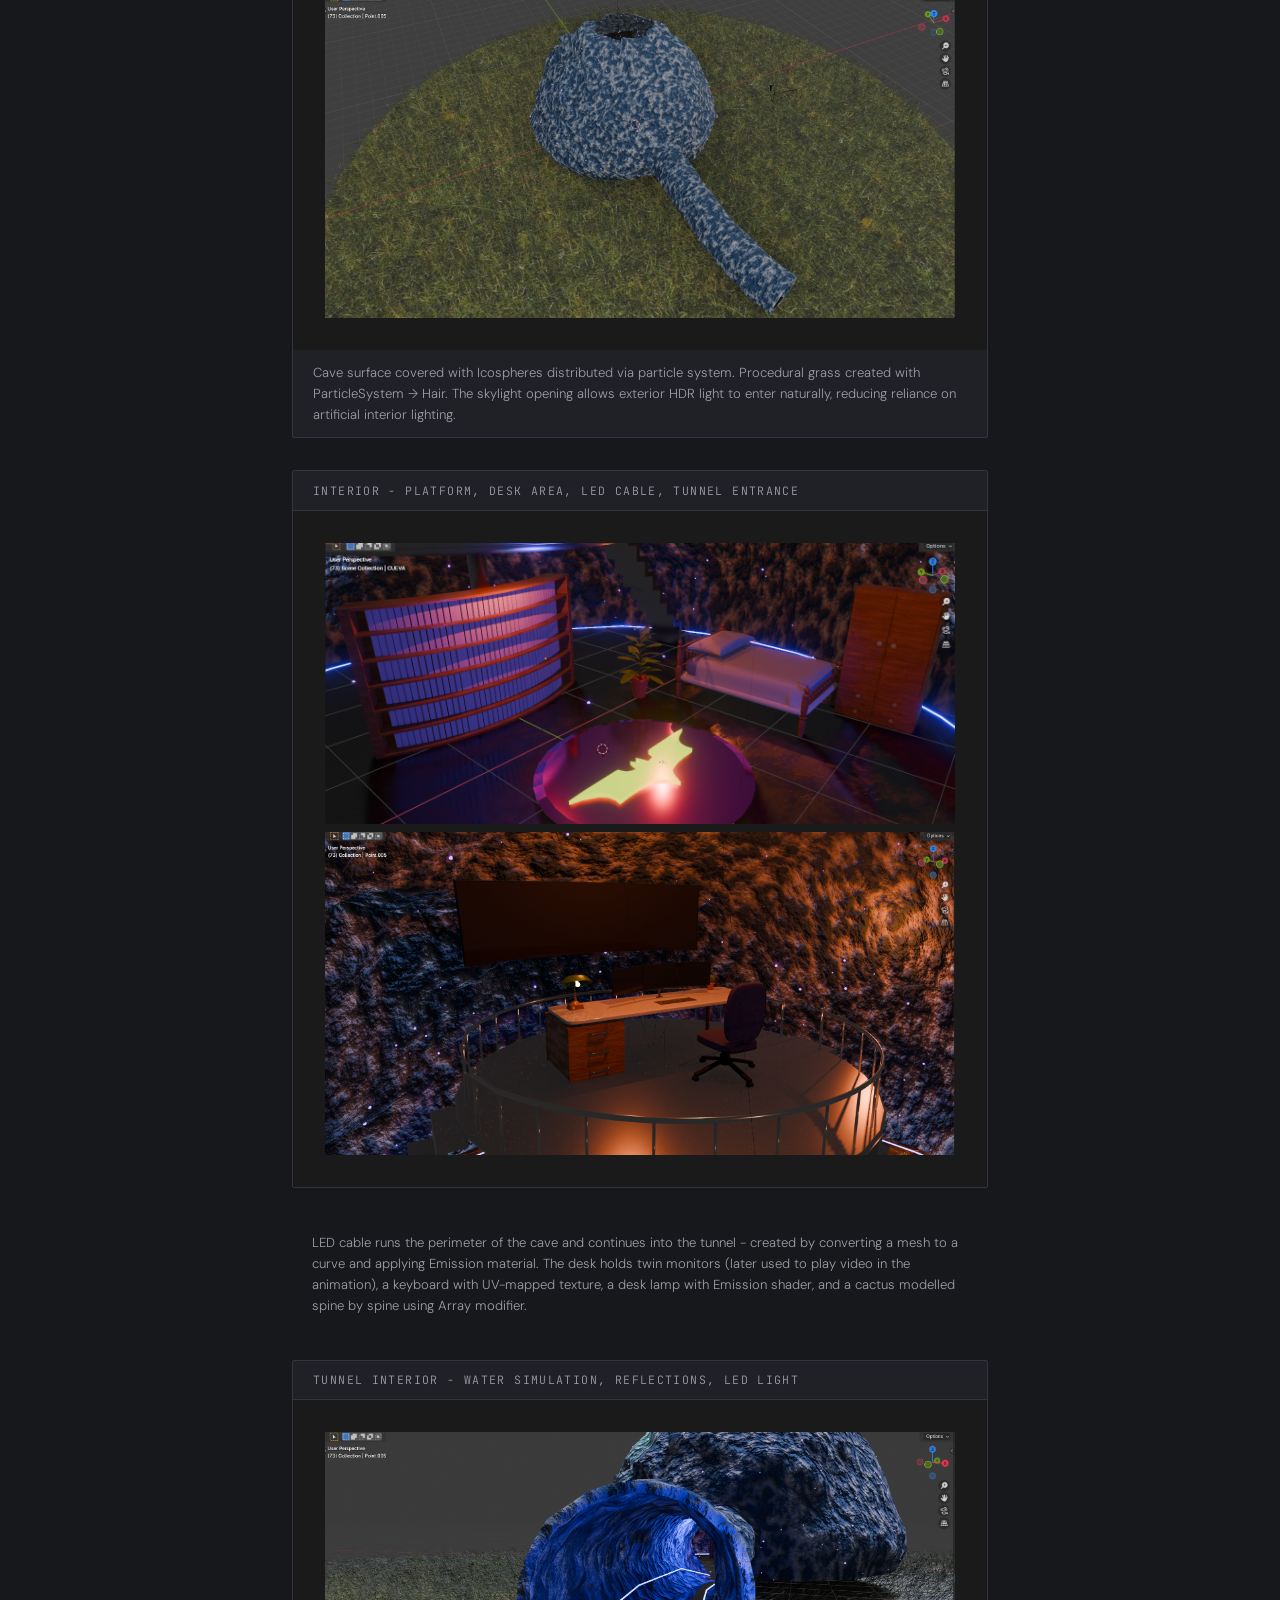
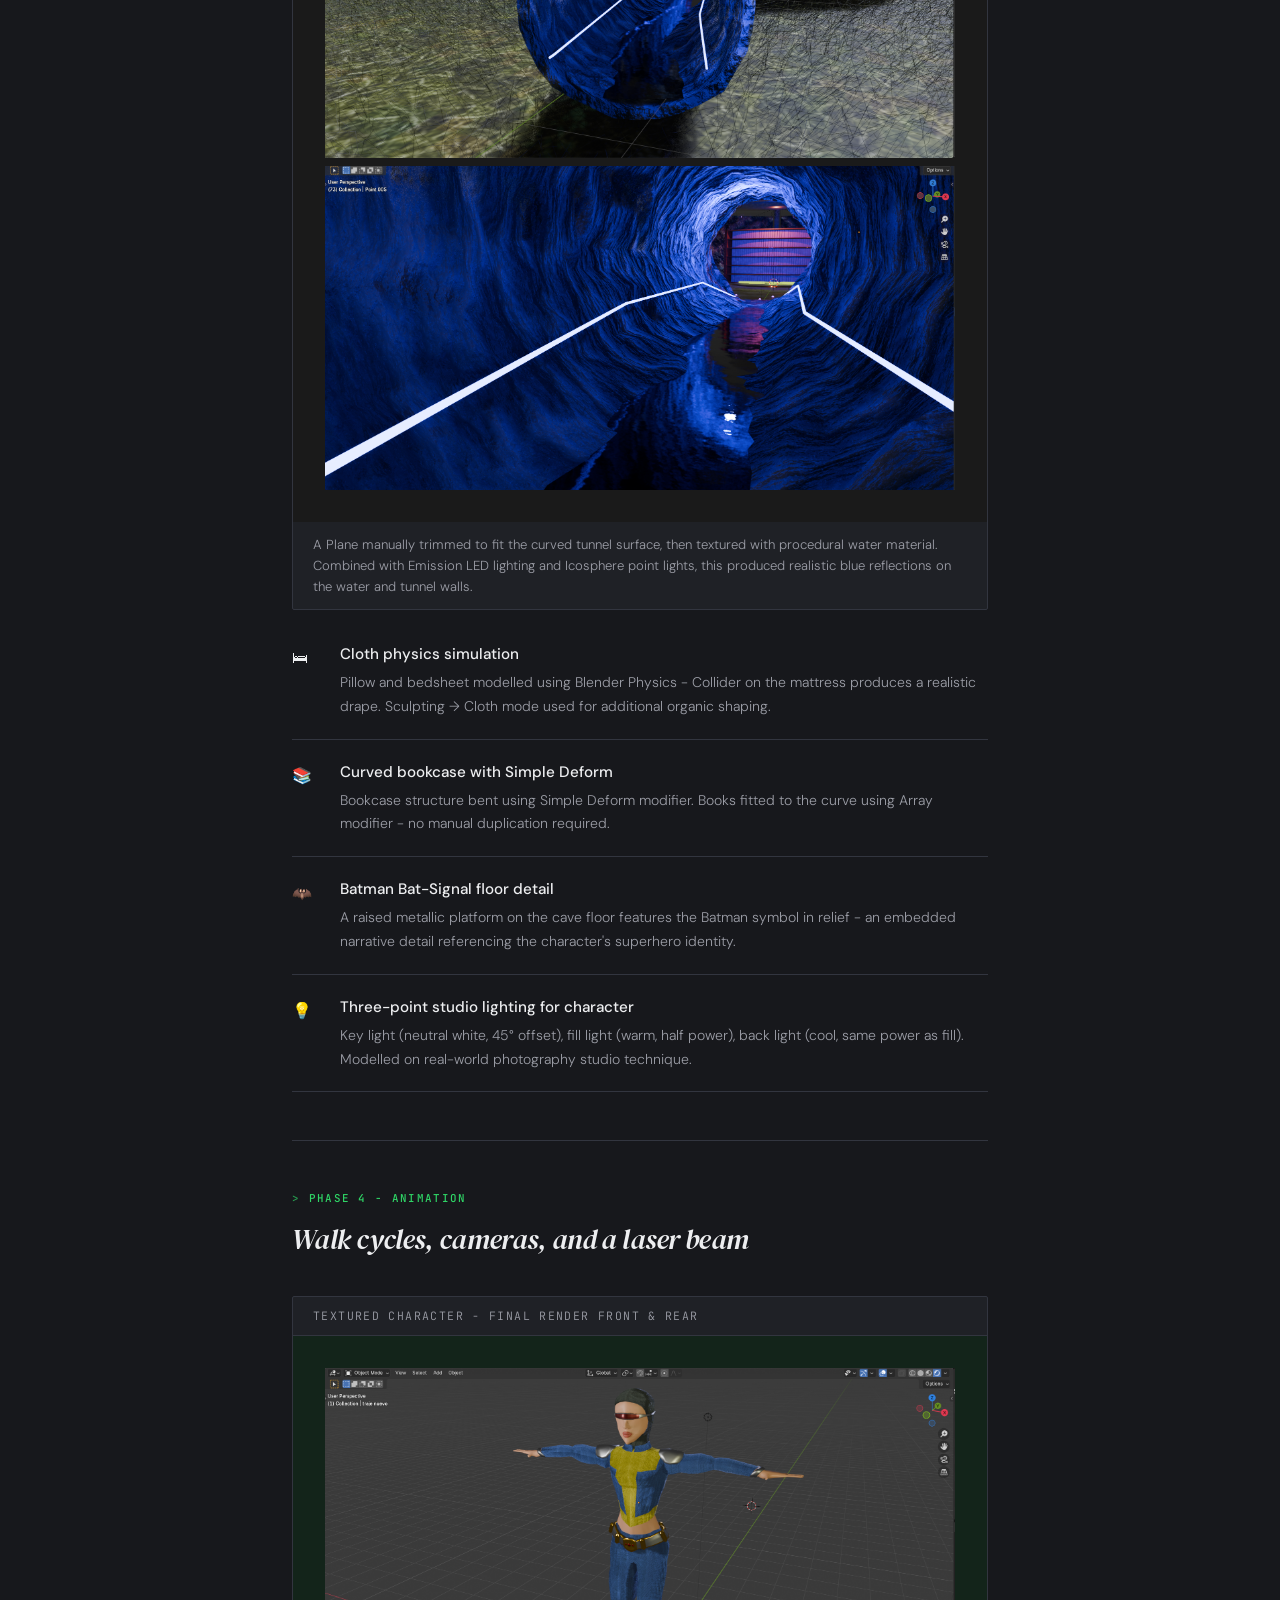
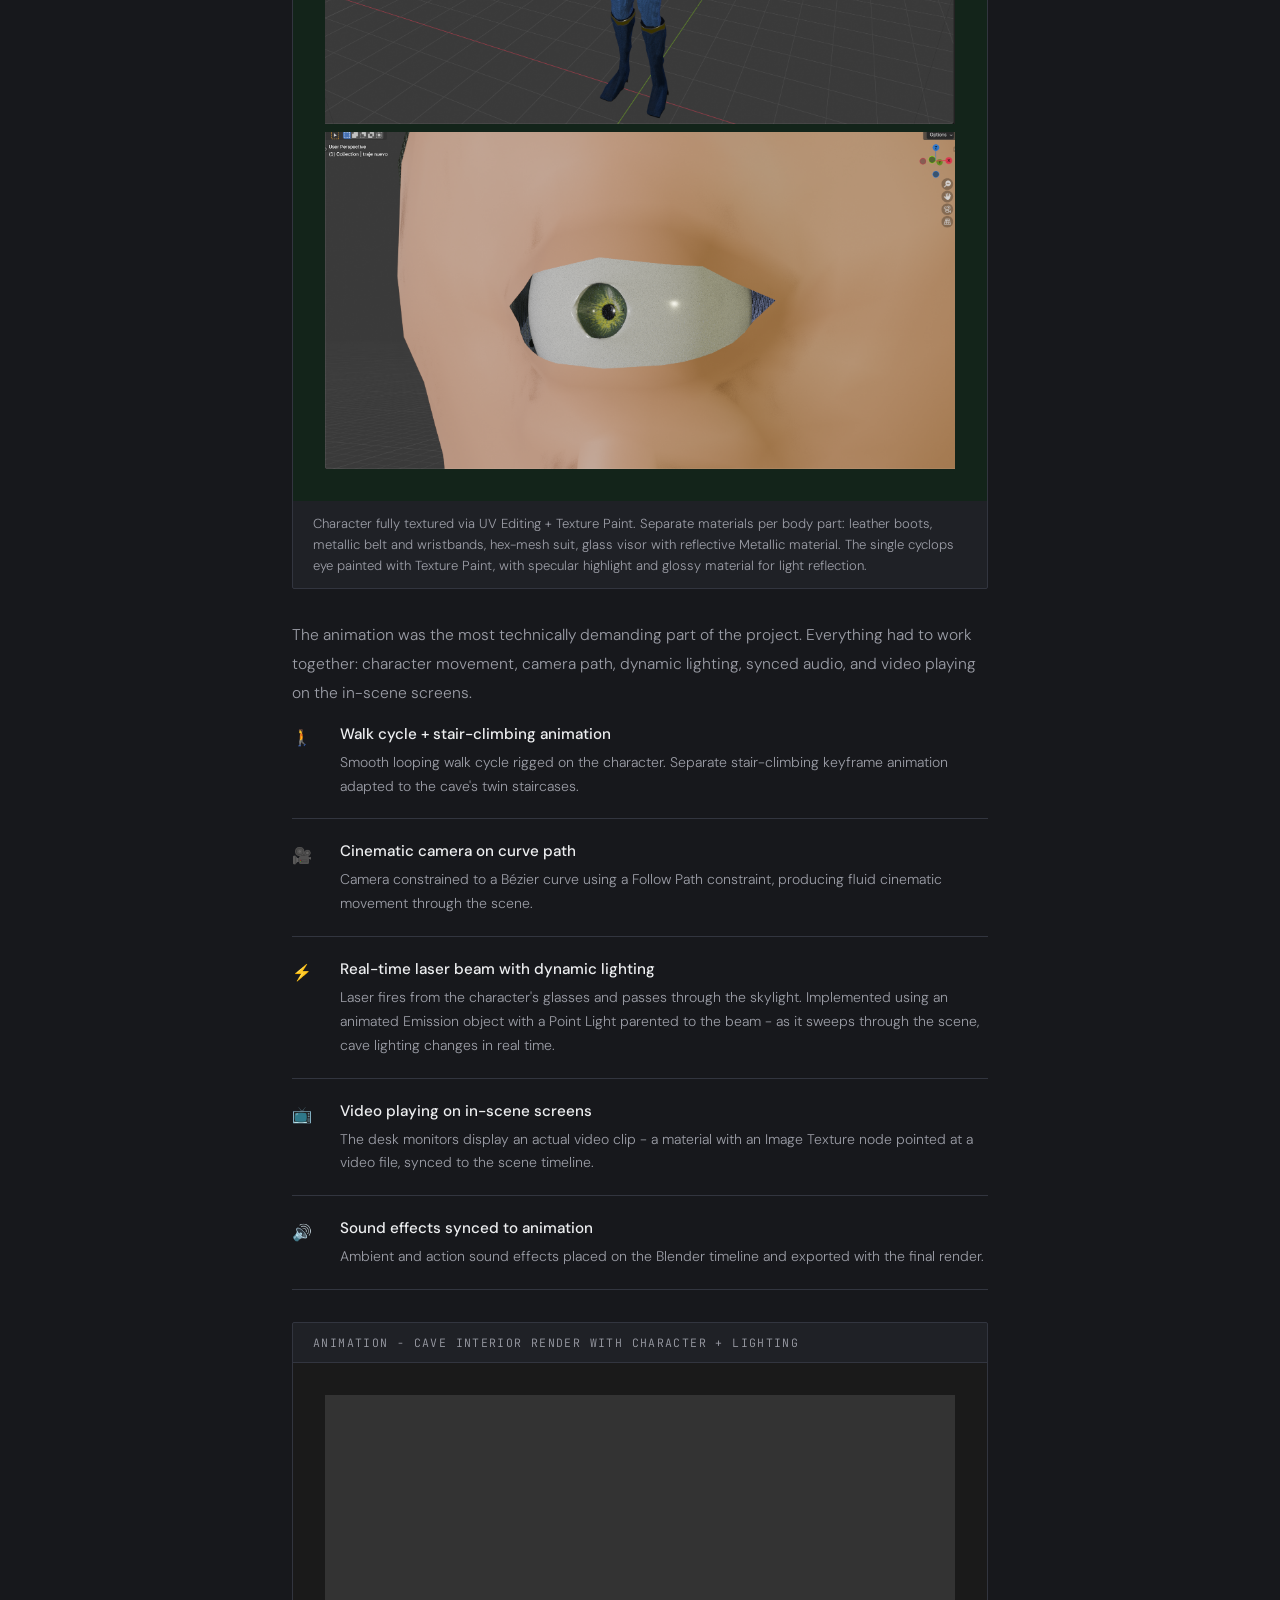
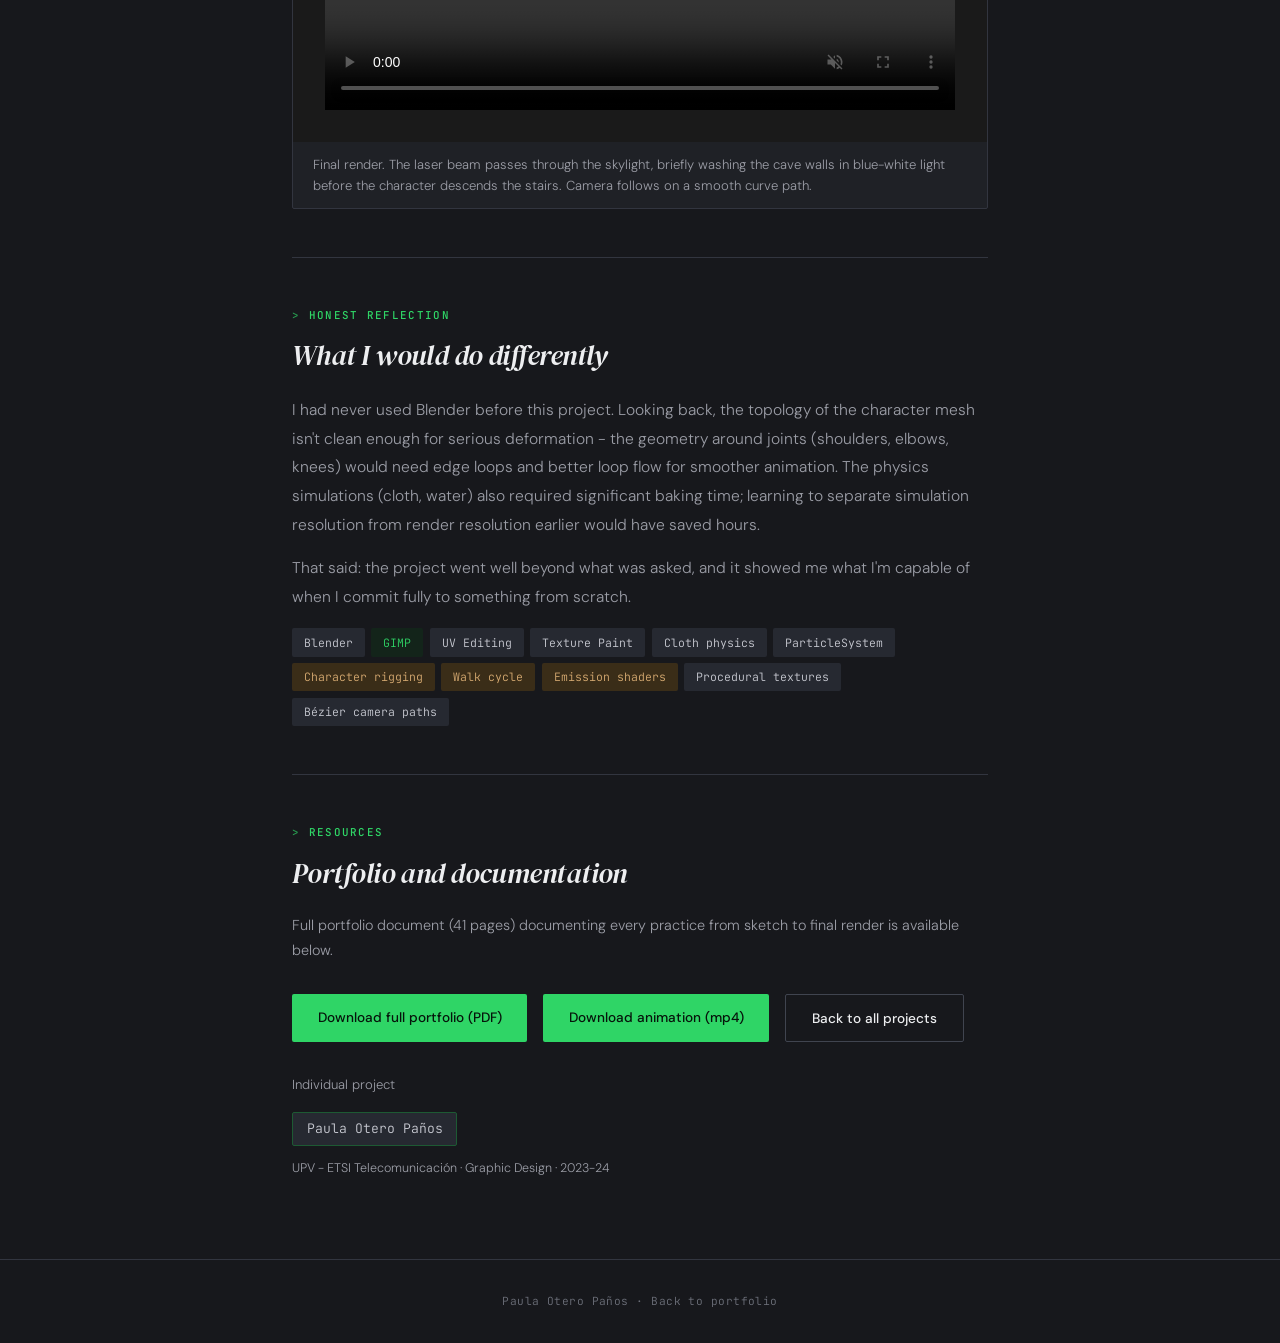
==== commit bd2731b3: "Refactor portfolio: English-only, redesigned hero, faster glitch animation, mobile improvements and " ====
--- a/blender.html
+++ b/blender.html
@@ -171,21 +171,9 @@
   <div class="nav-right">
     <a href="index.html#proyectos" class="nav-back">
       <svg viewBox="0 0 20 20" fill="currentColor"><path fill-rule="evenodd" d="M9.707 16.707a1 1 0 01-1.414 0l-6-6a1 1 0 010-1.414l6-6a1 1 0 011.414 1.414L5.414 9H17a1 1 0 110 2H5.414l4.293 4.293a1 1 0 010 1.414z" clip-rule="evenodd"/></svg>
-      <span data-i18n="common.back">Back to portfolio</span>
+      <span>Back to portfolio</span>
     </a>
-    <div class="lang-switch" id="lang-switch">
-      <button class="lang-toggle" id="lang-toggle" type="button" aria-haspopup="true" aria-expanded="false" aria-controls="lang-menu" aria-label="Language" title="Language" data-i18n-attr="aria-label:common.lang;title:common.lang">
-        <svg viewBox="0 0 20 20" fill="none" stroke="currentColor" stroke-width="1.5" stroke-linecap="round" aria-hidden="true"><circle cx="10" cy="10" r="7.5"/><path d="M2.5 10h15M10 2.5c2.2 2.1 3.3 4.6 3.3 7.5s-1.1 5.4-3.3 7.5c-2.2-2.1-3.3-4.6-3.3-7.5S7.8 4.6 10 2.5z"/></svg>
-        <span id="lang-current">EN</span>
-      </button>
-      <ul class="lang-menu" id="lang-menu">
-        <li><button type="button" data-lang="en">English <span class="code">EN</span></button></li>
-        <li><button type="button" data-lang="es">Español <span class="code">ES</span></button></li>
-        <li><button type="button" data-lang="fr">Français <span class="code">FR</span></button></li>
-        <li><button type="button" data-lang="de">Deutsch <span class="code">DE</span></button></li>
-      </ul>
-    </div>
-    <button class="theme-toggle" id="theme-toggle" aria-label="Toggle light / dark theme" title="Toggle theme" data-i18n-attr="aria-label:common.themeAria;title:common.themeTitle">
+    <button class="theme-toggle" id="theme-toggle" aria-label="Toggle light / dark theme" title="Toggle theme">
       <svg class="icon-sun" viewBox="0 0 20 20" fill="currentColor"><path d="M10 4a1 1 0 011-1V2a1 1 0 10-2 0v1a1 1 0 011 1zm0 12a1 1 0 011 1v1a1 1 0 11-2 0v-1a1 1 0 011-1zM4 10a1 1 0 01-1 1H2a1 1 0 110-2h1a1 1 0 011 1zm14 0a1 1 0 01-1 1h-1a1 1 0 110-2h1a1 1 0 011 1zM5.64 5.64a1 1 0 010-1.41l-.71-.71a1 1 0 10-1.41 1.41l.7.71a1 1 0 001.42 0zm9.9 9.9a1 1 0 010-1.41l.7-.71a1 1 0 111.42 1.41l-.71.71a1 1 0 01-1.41 0zM5.64 14.36a1 1 0 00-1.41 0l-.71.7a1 1 0 101.41 1.42l.71-.71a1 1 0 000-1.41zm9.9-9.9a1 1 0 00-1.41 0l-.71.7a1 1 0 001.41 1.42l.71-.71a1 1 0 000-1.41zM10 6a4 4 0 100 8 4 4 0 000-8z"/></svg>
       <svg class="icon-moon" viewBox="0 0 20 20" fill="currentColor"><path d="M17.293 13.293A8 8 0 016.707 2.707a8.001 8.001 0 1010.586 10.586z"/></svg>
     </button>
@@ -201,8 +189,8 @@
       <span class="badge badge-amber">Animation</span>
       <span class="badge badge-blue">Graphic Design</span>
     </div>
-    <h1 data-i18n="blender.title" class="project-title">Secret Cave -<br><em>From sketch to laser beam</em></h1>
-    <p data-i18n="blender.subtitle" class="project-subtitle">
+    <h1 class="project-title">Secret Cave -<br><em>From sketch to laser beam</em></h1>
+    <p class="project-subtitle">
       A full pipeline project starting from 2D character concept art (sketching → inking → 
       digital painting → modelsheet) through to a fully animated Blender scene: 
       a superhero's secret cave with walk cycles, cinematic camera paths, water simulation, 
@@ -210,19 +198,19 @@
     </p>
     <div class="meta-row">
       <div class="meta-item">
-        <span data-i18n="common.course" class="meta-key">Course</span>
+        <span class="meta-key">Course</span>
         <span class="meta-val">Graphic Design</span>
       </div>
       <div class="meta-item">
-        <span data-i18n="common.tools" class="meta-key">Tools</span>
+        <span class="meta-key">Tools</span>
         <span class="meta-val">Blender · GIMP </span>
       </div>
       <div class="meta-item">
-        <span data-i18n="common.institution" class="meta-key">Institution</span>
-        <span data-i18n="common.upvSchool" class="meta-val">UPV - School of Telecommunications Engineering</span>
+        <span class="meta-key">Institution</span>
+        <span class="meta-val">UPV - School of Telecommunications Engineering</span>
       </div>
       <div class="meta-item">
-        <span data-i18n="common.year" class="meta-key">Year</span>
+        <span class="meta-key">Year</span>
         <span class="meta-val">2023-24</span>
       </div>
     </div>
@@ -232,7 +220,7 @@
 
   <!-- PROJECT OVERVIEW -->
   <section>
-    <p data-i18n="common.overview" class="label">Overview</p>
+    <p class="label">Overview</p>
     <h2 style="font-family:'DM Serif Display',serif;font-size:1.75rem;letter-spacing:-0.02em;margin-bottom:1.5rem;">The full pipeline</h2>
 
     <div class="phases">
@@ -485,7 +473,7 @@
 
   <!-- REFLECTIONS -->
   <section>
-    <p data-i18n="common.honestReflection" class="label">Honest reflection</p>
+    <p class="label">Honest reflection</p>
     <h2 style="font-family:'DM Serif Display',serif;font-size:1.75rem;letter-spacing:-0.02em;margin-bottom:1rem;">What I would do differently</h2>
     <div class="prose">
       <p>
@@ -520,17 +508,17 @@
 
   <!-- RESOURCES -->
   <section>
-    <p data-i18n="common.resources" class="label">Resources</p>
+    <p class="label">Resources</p>
     <h2 style="font-family:'DM Serif Display',serif;font-size:1.75rem;letter-spacing:-0.02em;margin-bottom:1rem;">Portfolio and documentation</h2>
     <p style="font-size:0.9rem;color:var(--muted);font-weight:300;margin-bottom:1.5rem;">
       Full portfolio document (41 pages) documenting every practice from sketch to final render is available below.
     </p>
     <div class="action-row">
-      <a data-i18n="common.dlPortfolio" href="presentations/BLENDER_presentation.pdf" target="_blank" class="btn-primary">Download full portfolio (PDF)</a>
-      <a data-i18n="common.dlAnimation" href="videos/animation_35Mb.mp4" target="_blank" class="btn-primary">Download animation (mp4)</a>
-      <a data-i18n="common.backAll" href="index.html#proyectos" class="btn-secondary">Back to all projects</a>
-    </div>
-    <p data-i18n="common.individual" style="font-size:0.82rem;color:var(--muted);font-weight:300;margin-top:2rem;margin-bottom:0.5rem;">Individual project</p>
+      <a href="presentations/BLENDER_presentation.pdf" target="_blank" class="btn-primary">Download full portfolio (PDF)</a>
+      <a href="videos/animation_35Mb.mp4" target="_blank" class="btn-primary">Download animation (mp4)</a>
+      <a href="index.html#proyectos" class="btn-secondary">Back to all projects</a>
+    </div>
+    <p style="font-size:0.82rem;color:var(--muted);font-weight:300;margin-top:2rem;margin-bottom:0.5rem;">Individual project</p>
     <div class="team-row">
       <span class="team-chip">Paula Otero Paños</span>
     </div>
@@ -542,7 +530,7 @@
 </main>
 
 <footer>
-  Paula Otero Paños · <a href="index.html" data-i18n="common.back">Back to portfolio</a>
+  Paula Otero Paños · <a href="index.html">Back to portfolio</a>
 </footer>
 
 </body>
--- a/assets/site.css
+++ b/assets/site.css
@@ -30,13 +30,10 @@
   --nav-bg: rgba(23,24,28,0.82);
 }
 
-/* Non-English visitors: hide the page until the translation is applied */
-html.i18n-pending body { visibility: hidden; }
-
 ::selection { background: var(--accent-mid); color: var(--text); }
 body { font-weight: 300; }
 
-/* ── Nav: shell-prompt logo, language switcher, theme toggle ── */
+/* ── Nav: shell-prompt logo and theme toggle ── */
 nav {
   background: var(--nav-bg);
   border-bottom: 1px solid var(--subtle);
@@ -62,37 +59,10 @@
 .theme-toggle { border-color: var(--subtle-strong); }
 .theme-toggle:hover { border-color: var(--accent); color: var(--accent-text); }
 
-/* language switcher */
-.lang-switch { position: relative; flex-shrink: 0; }
-.lang-toggle {
-  height: 30px; padding: 0 0.6rem; border-radius: 2px; border: 1px solid var(--subtle-strong);
-  background: transparent; color: var(--muted); cursor: pointer;
-  display: flex; align-items: center; gap: 0.4rem;
-  font-family: 'DM Sans', sans-serif; font-size: 0.7rem; font-weight: 500; letter-spacing: 0.08em;
-  transition: border-color 0.2s, color 0.2s;
-}
-.lang-toggle:hover, .lang-toggle[aria-expanded="true"] { border-color: var(--accent); color: var(--accent-text); }
-.lang-toggle svg { width: 14px; height: 14px; flex-shrink: 0; }
-.lang-menu {
-  position: absolute; top: calc(100% + 10px); right: 0; min-width: 160px; list-style: none;
-  background: var(--surface); border: 1px solid var(--subtle-strong); border-radius: 2px;
-  padding: 0.3rem; display: none; z-index: 120; box-shadow: 0 10px 28px rgba(0,0,0,0.14);
-}
-.lang-switch.open .lang-menu { display: block; }
-.lang-menu button {
-  width: 100%; display: flex; justify-content: space-between; align-items: center; gap: 1rem;
-  background: none; border: none; border-radius: 2px; padding: 0.5rem 0.7rem; cursor: pointer; text-align: left;
-  font-family: 'DM Sans', sans-serif; font-size: 0.82rem; color: var(--muted); transition: background 0.15s, color 0.15s;
-}
-.lang-menu button:hover { background: var(--accent-light); color: var(--accent-text); }
-.lang-menu button[aria-current="true"] { color: var(--accent-text); font-weight: 500; }
-.lang-menu .code { font-size: 0.66rem; letter-spacing: 0.1em; opacity: 0.6; }
-
 @media (max-width: 620px) {
   nav { padding: 0 1.25rem; }
   .nav-right { gap: 0.6rem; }
   .nav-back span { display: none; }
-  .lang-menu { right: -0.25rem; }
 }
 
 /* ── Typography ──────────────────────────────────────────── */
@@ -127,3 +97,22 @@
 }
 footer a { color: inherit; text-decoration: none; transition: color 0.2s; }
 footer a:hover { color: var(--accent-text); }
+
+/* Improved narrow-screen navigation and touch targets. */
+@media (max-width: 620px) {
+  .nav-logo { font-size: 0.78rem; }
+  .nav-back { min-height: 44px; }
+  .theme-toggle { width: 40px; height: 40px; }
+  .nav-right { gap: 0.75rem; }
+  .page { max-width: 100%; min-width: 0; }
+  .page .flow, .page .pipeline { width: 100%; max-width: 100%; }
+  .page code { overflow-wrap: anywhere; word-break: break-word; }
+  .table-scroll { width: 100%; max-width: 100%; overflow-x: auto; overscroll-behavior-x: contain; -webkit-overflow-scrolling: touch; }
+  .table-scroll table { min-width: max-content; width: 100%; }
+  .table-scroll:focus-visible { outline: 2px solid var(--accent-text); outline-offset: 2px; }
+}
+@media (max-width: 360px) {
+  nav { padding-left: 0.8rem; padding-right: 0.8rem; }
+  .nav-logo { font-size: 0.72rem; }
+  .nav-right { gap: 0.4rem; }
+}
